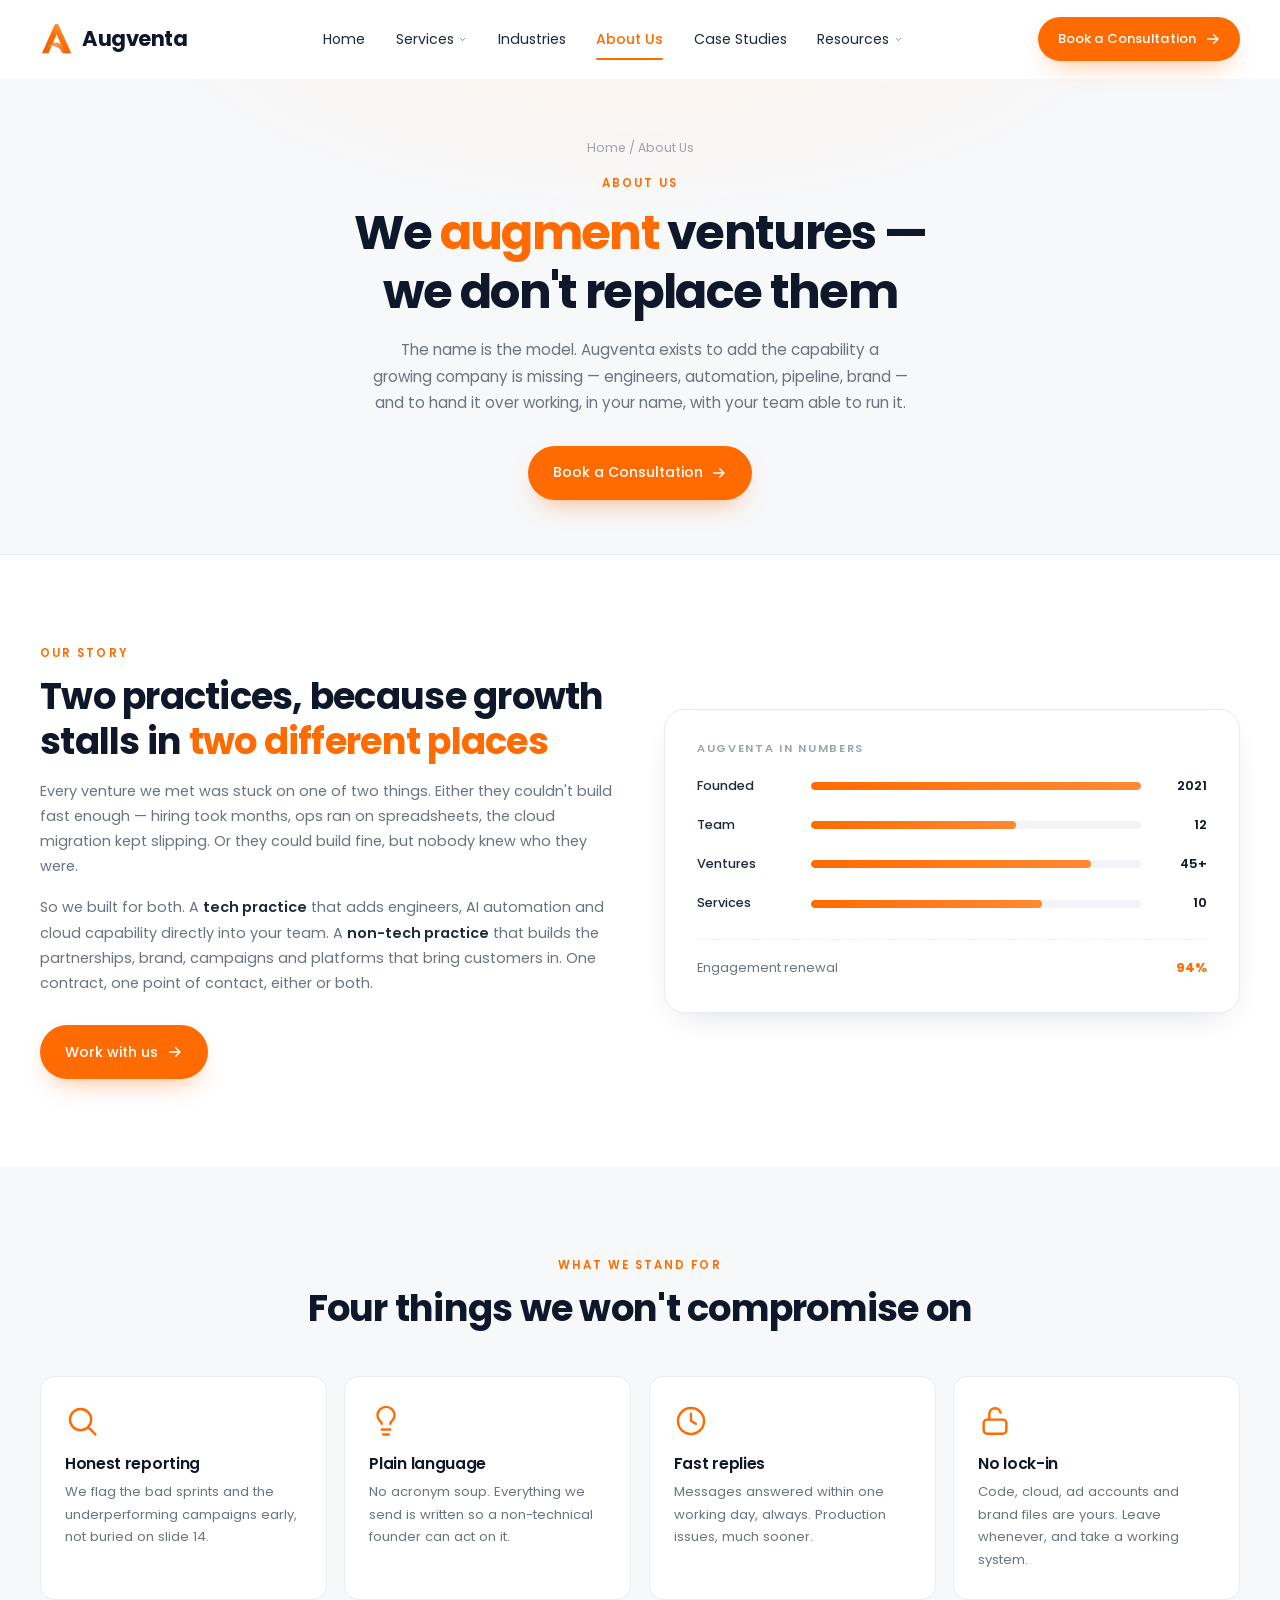
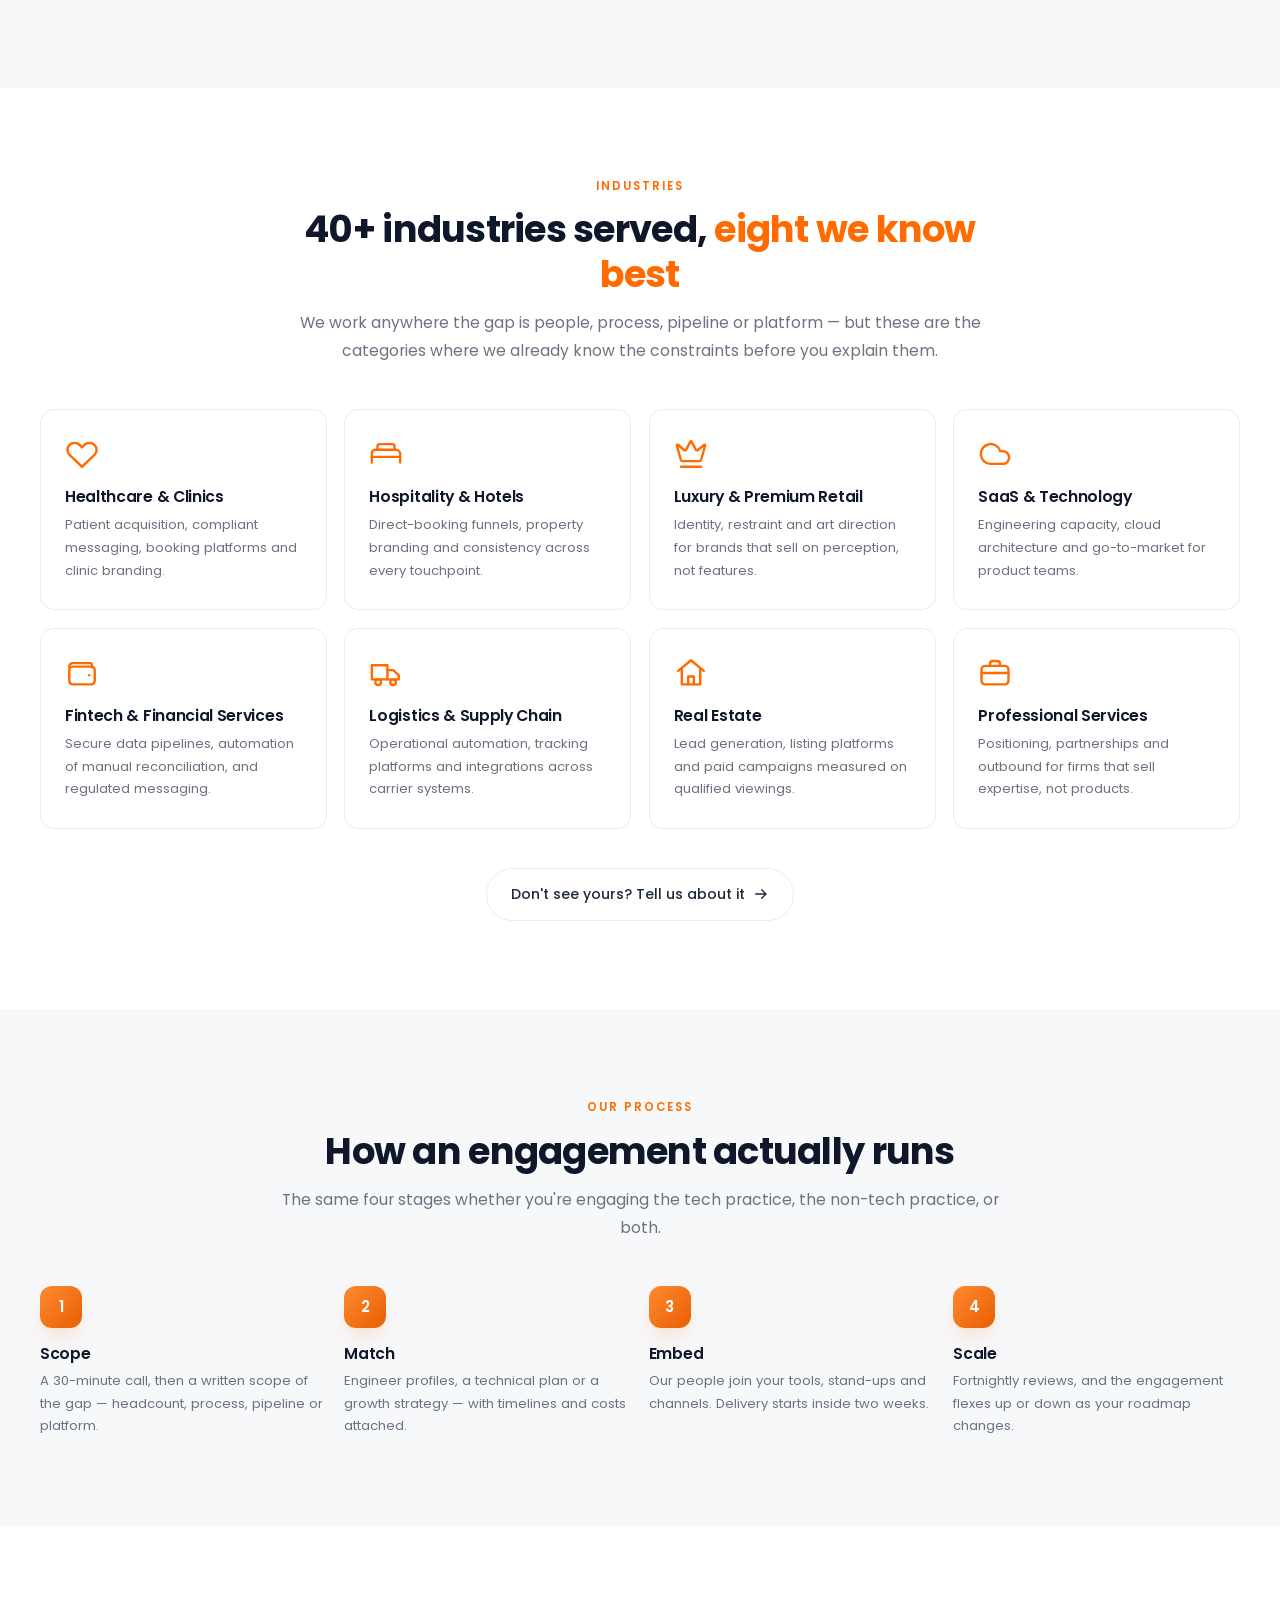
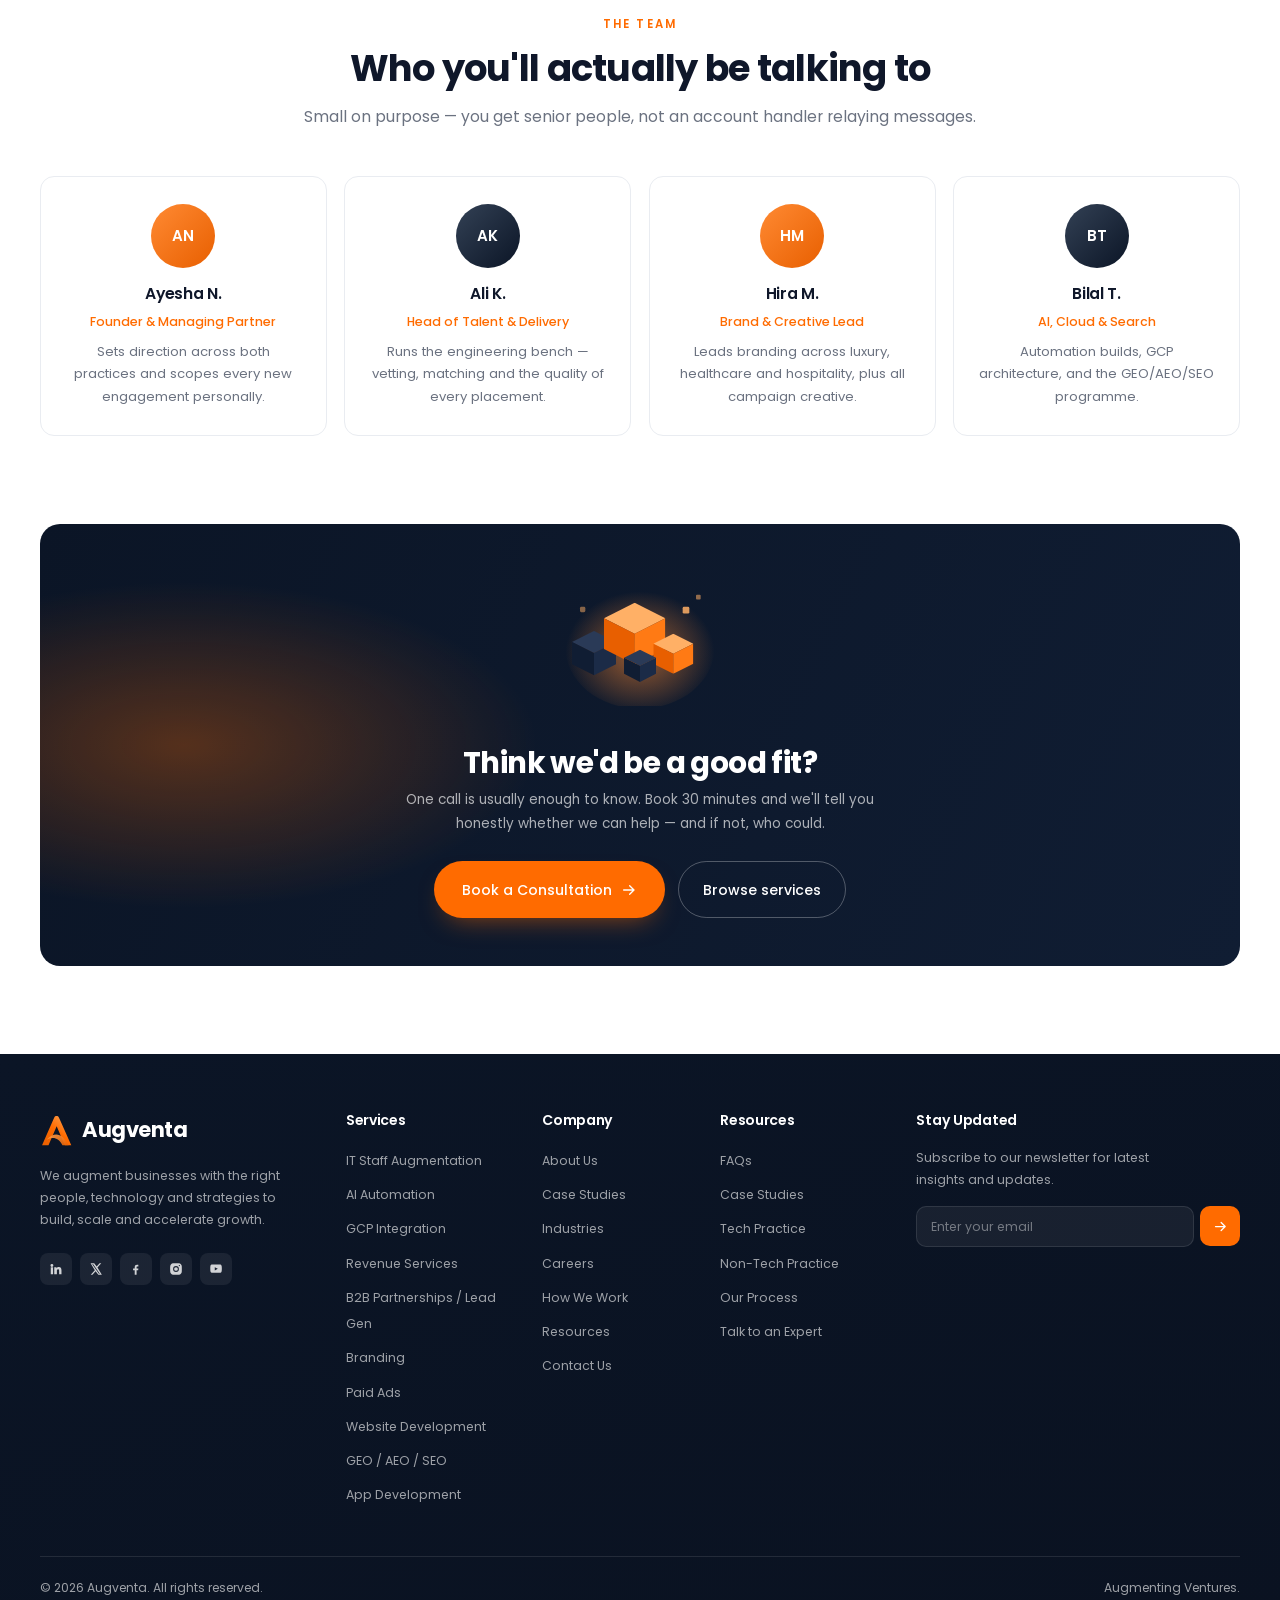
==== about.html @ 27f50be9 "Version the CSS and JS URLs so deploys are not served stale Cloudflare's edge cache kept serving the" ====
<!DOCTYPE html>
<html lang="en">
<head>
<meta charset="UTF-8">
<meta name="viewport" content="width=device-width, initial-scale=1.0">

<title>About Augventa | Augmenting Ventures</title>
<meta name="description" content="Augventa is a technology and growth partner running two practices — talent, AI automation and cloud on one side; brand, pipeline and platforms on the other. Meet the team, the industries we serve and how we work.">
<link rel="canonical" href="https://augventa.com/about.html">
<meta name="robots" content="index, follow, max-image-preview:large">
<meta name="theme-color" content="#ff6b00">

<meta property="og:type" content="website">
<meta property="og:site_name" content="Augventa">
<meta property="og:url" content="https://augventa.com/about.html">
<meta property="og:title" content="About Augventa | Augmenting Ventures">
<meta property="og:description" content="A technology and growth partner running two practices, with one accountable point of contact.">
<meta property="og:image" content="https://augventa.com/assets/og-image.jpg">
<meta name="twitter:card" content="summary_large_image">
<meta name="twitter:title" content="About Augventa | Augmenting Ventures">
<meta name="twitter:description" content="A technology and growth partner running two practices, with one accountable point of contact.">
<meta name="twitter:image" content="https://augventa.com/assets/og-image.jpg">

<link rel="icon" href="assets/favicon.svg" type="image/svg+xml">
<link rel="preconnect" href="https://fonts.googleapis.com">
<link rel="preconnect" href="https://fonts.gstatic.com" crossorigin>
<link href="https://fonts.googleapis.com/css2?family=Poppins:wght@300;400;500;600;700&display=swap" rel="stylesheet">
<link rel="stylesheet" href="assets/style.css?v=20260831">

<script type="application/ld+json">
{
  "@context": "https://schema.org",
  "@graph": [
    {
      "@type": "AboutPage",
      "url": "https://augventa.com/about.html",
      "name": "About Augventa",
      "description": "The story, values, industries, process and team behind Augventa.",
      "mainEntity": { "@id": "https://augventa.com/#organization" }
    },
    {
      "@type": "BreadcrumbList",
      "itemListElement": [
        { "@type": "ListItem", "position": 1, "name": "Home", "item": "https://augventa.com/" },
        { "@type": "ListItem", "position": 2, "name": "About", "item": "https://augventa.com/about.html" }
      ]
    }
  ]
}
</script>
</head>
<body>

<!-- ICON SPRITE — see index.html for notes -->
<svg width="0" height="0" style="position:absolute" aria-hidden="true" focusable="false">
  <defs>
    <g id="i-search" fill="none" stroke="currentColor" stroke-width="1.7" stroke-linecap="round" stroke-linejoin="round">
      <circle cx="11" cy="11" r="7.5"/><path d="m17 17 4.5 4.5"/>
    </g>
    <g id="i-idea" fill="none" stroke="currentColor" stroke-width="1.7" stroke-linecap="round" stroke-linejoin="round">
      <path d="M15 14c.2-1 .7-1.7 1.5-2.5A5.9 5.9 0 0 0 18 8 6 6 0 0 0 6 8c0 1.3.5 2.6 1.5 3.5.8.8 1.3 1.5 1.5 2.5"/>
      <path d="M9 18h6M10 21.5h4"/>
    </g>
    <g id="i-clock" fill="none" stroke="currentColor" stroke-width="1.7" stroke-linecap="round" stroke-linejoin="round">
      <circle cx="12" cy="12" r="9.2"/><path d="M12 6.8V12l3.4 2"/>
    </g>
    <g id="i-unlock" fill="none" stroke="currentColor" stroke-width="1.7" stroke-linecap="round" stroke-linejoin="round">
      <rect x="4" y="11" width="16" height="10" rx="2.5"/><path d="M8 11V7a4 4 0 0 1 7.9-.9"/>
    </g>
    <g id="i-heart" fill="none" stroke="currentColor" stroke-width="1.7" stroke-linecap="round" stroke-linejoin="round">
      <path d="M20.8 5.6a5 5 0 0 0-7.1 0L12 7.3l-1.7-1.7a5 5 0 1 0-7.1 7.1L12 21l8.8-8.3a5 5 0 0 0 0-7.1z"/>
    </g>
    <g id="i-bed" fill="none" stroke="currentColor" stroke-width="1.7" stroke-linecap="round" stroke-linejoin="round">
      <path d="M2 18v-6.5A2.5 2.5 0 0 1 4.5 9H19a3 3 0 0 1 3 3v6"/><path d="M2 14h20M6 9V6.5A1.5 1.5 0 0 1 7.5 5h9A1.5 1.5 0 0 1 18 6.5V9"/>
    </g>
    <g id="i-brand" fill="none" stroke="currentColor" stroke-width="1.7" stroke-linecap="round" stroke-linejoin="round">
      <path d="M11.56 3.27a.5.5 0 0 1 .88 0l2.95 5.6a1 1 0 0 0 1.51.3l4.28-3.67a.5.5 0 0 1 .8.52l-2.84 10.25a1 1 0 0 1-.95.73H5.81a1 1 0 0 1-.96-.73L2.02 6.02a.5.5 0 0 1 .8-.52l4.27 3.66a1 1 0 0 0 1.52-.29z"/>
      <path d="M5 21h14"/>
    </g>
    <g id="i-cloud" fill="none" stroke="currentColor" stroke-width="1.7" stroke-linecap="round" stroke-linejoin="round">
      <path d="M17.5 19H9a7 7 0 1 1 6.71-9h1.79a4.5 4.5 0 1 1 0 9Z"/>
    </g>
    <g id="i-wallet" fill="none" stroke="currentColor" stroke-width="1.7" stroke-linecap="round" stroke-linejoin="round">
      <path d="M3 7.5A2.5 2.5 0 0 1 5.5 5H18a1 1 0 0 1 1 1v2"/><rect x="3" y="7.5" width="18" height="12.5" rx="2.5"/>
      <path d="M17 13.5h.01"/>
    </g>
    <g id="i-truck" fill="none" stroke="currentColor" stroke-width="1.7" stroke-linecap="round" stroke-linejoin="round">
      <path d="M2 6.5h11v10H2z"/><path d="M13 10h4l4 3.5v3h-8"/><circle cx="6.5" cy="18.5" r="2"/><circle cx="17" cy="18.5" r="2"/>
    </g>
    <g id="i-home" fill="none" stroke="currentColor" stroke-width="1.7" stroke-linecap="round" stroke-linejoin="round">
      <path d="M3 10.5 12 3l9 7.5"/><path d="M5.5 9.5V20h13V9.5"/><path d="M10 20v-5.5h4V20"/>
    </g>
    <g id="i-briefcase" fill="none" stroke="currentColor" stroke-width="1.7" stroke-linecap="round" stroke-linejoin="round">
      <rect x="2.5" y="7" width="19" height="13" rx="2.5"/><path d="M8.5 7V5.5A2 2 0 0 1 10.5 3.5h3a2 2 0 0 1 2 2V7"/><path d="M2.5 12h19"/>
    </g>
    <g id="i-tech" fill="none" stroke="currentColor" stroke-width="1.7" stroke-linecap="round" stroke-linejoin="round">
      <rect x="5" y="5" width="14" height="14" rx="3"/><rect x="9" y="9" width="6" height="6" rx="1.5"/>
      <path d="M12 1.5v3M12 19.5v3M1.5 12h3M19.5 12h3M4.2 4.2l2.1 2.1M17.7 17.7l2.1 2.1M19.8 4.2l-2.1 2.1M6.3 17.7l-2.1 2.1"/>
    </g>
    <g id="i-arrow-right" fill="none" stroke="currentColor" stroke-width="2" stroke-linecap="round" stroke-linejoin="round">
      <path d="M4 12h15M13 5.5 19.5 12 13 18.5"/>
    </g>
    <g id="i-chevron-down" fill="none" stroke="currentColor" stroke-width="2.2" stroke-linecap="round" stroke-linejoin="round">
      <path d="m6 9 6 6 6-6"/>
    </g>
    <path id="i-linkedin" fill="currentColor" d="M4.98 3.5a2.5 2.5 0 1 1 0 5 2.5 2.5 0 0 1 0-5zM3 9h4v12H3zM9 9h3.8v1.7h.05c.53-1 1.83-2.05 3.77-2.05 4.03 0 4.78 2.65 4.78 6.1V21h-4v-5.4c0-1.3-.02-2.96-1.8-2.96-1.8 0-2.08 1.4-2.08 2.86V21H9z"/>
    <path id="i-x" fill="currentColor" d="M18.2 2H21l-6.5 7.4L22 22h-6l-4.7-6.1L5.9 22H3l7-8-7.3-12h6.2l4.2 5.6zM17 20h1.6L7.1 4H5.4z"/>
    <path id="i-facebook" fill="currentColor" d="M13 22v-8h2.7l.4-3H13V9.1c0-.9.25-1.5 1.5-1.5H16V4.9c-.3 0-1.2-.1-2.3-.1-2.3 0-3.9 1.4-3.9 4v2.2H7v3h2.8v8z"/>
    <path id="i-instagram" fill="currentColor" d="M12 2c2.7 0 3 0 4.1.06 1.1.05 1.8.22 2.4.47.7.26 1.2.6 1.8 1.15.55.55.9 1.1 1.15 1.8.25.6.42 1.3.47 2.4C22 9 22 9.3 22 12s0 3-.06 4.1c-.05 1.1-.22 1.8-.47 2.4a4.9 4.9 0 0 1-1.15 1.8c-.55.55-1.1.9-1.8 1.15-.6.25-1.3.42-2.4.47-1.1.06-1.4.06-4.1.06s-3 0-4.1-.06c-1.1-.05-1.8-.22-2.4-.47a4.9 4.9 0 0 1-1.8-1.15 4.9 4.9 0 0 1-1.15-1.8c-.25-.6-.42-1.3-.47-2.4C2 15 2 14.7 2 12s0-3 .06-4.1c.05-1.1.22-1.8.47-2.4.26-.7.6-1.2 1.15-1.8A4.9 4.9 0 0 1 5.5 2.53c.6-.25 1.3-.42 2.4-.47C9 2 9.3 2 12 2zm0 5a5 5 0 1 0 0 10 5 5 0 0 0 0-10zm0 8.2a3.2 3.2 0 1 1 0-6.4 3.2 3.2 0 0 1 0 6.4zM17.8 5a1.2 1.2 0 1 0 0 2.4 1.2 1.2 0 0 0 0-2.4z"/>
    <path id="i-youtube" fill="currentColor" d="M21.6 7.2s-.2-1.4-.8-2c-.75-.8-1.6-.8-2-.85C16 4.2 12 4.2 12 4.2s-4 0-6.8.2c-.4.05-1.25.05-2 .85-.6.6-.8 2-.8 2S2.2 8.8 2.2 10.5v1.6c0 1.6.2 3.3.2 3.3s.2 1.4.8 2c.75.8 1.75.77 2.2.86 1.6.15 6.8.2 6.8.2s4 0 6.8-.21c.4-.05 1.25-.05 2-.85.6-.6.8-2 .8-2s.2-1.6.2-3.3v-1.6c0-1.6-.2-3.3-.2-3.3zM9.9 14.6V8.9l5.2 2.86z"/>
  </defs>
</svg>

<!-- ================= HEADER ================= -->
<header class="header" id="siteHeader">
  <div class="wrap nav">
    <a href="index.html" class="logo"><img src="assets/logo.svg" alt="" class="logo-mark" width="34" height="34"> Augventa</a>

    <ul class="nav-links" id="navLinks">
      <li><a href="index.html">Home</a></li>
      <li class="has-drop">
        <a href="tech.html">Services <svg class="caret" viewBox="0 0 24 24"><use href="#i-chevron-down"/></svg></a>
        <div class="drop wide">
          <div>
            <div class="grp">Tech</div>
            <a href="tech.html#staff-augmentation">IT Staff Augmentation</a>
            <a href="tech.html#ai-automation">AI Automation</a>
            <a href="tech.html#gcp">GCP Integration</a>
            <a href="tech.html#revenue">Revenue Services</a>
          </div>
          <div>
            <div class="grp">Non-Tech</div>
            <a href="non-tech.html#partnerships">B2B Partnerships / Lead Gen</a>
            <a href="non-tech.html#branding">Branding</a>
            <a href="non-tech.html#paid-ads">Paid Ads</a>
            <a href="non-tech.html#web">Website Development</a>
            <a href="non-tech.html#geo-seo">GEO / AEO / SEO</a>
            <a href="non-tech.html#app">App Development</a>
          </div>
        </div>
      </li>
      <li><a href="#industries">Industries</a></li>
      <li><a href="about.html" class="on">About Us</a></li>
      <li><a href="index.html#case-studies">Case Studies</a></li>
      <li class="has-drop">
        <a href="index.html#faqs">Resources <svg class="caret" viewBox="0 0 24 24"><use href="#i-chevron-down"/></svg></a>
        <div class="drop">
          <a href="index.html#faqs">FAQs</a>
          <a href="index.html#case-studies">Case Studies</a>
          <a href="#process">How We Work</a>
          <a href="contact.html">Talk to an Expert</a>
        </div>
      </li>
    </ul>

    <div class="nav-right">
      <a href="contact.html" class="btn btn-primary btn-sm">Book a Consultation <svg class="ico" viewBox="0 0 24 24"><use href="#i-arrow-right"/></svg></a>
      <button class="burger" id="burger" aria-label="Toggle menu" aria-expanded="false" aria-controls="navLinks">
        <span></span><span></span><span></span>
      </button>
    </div>
  </div>
</header>

<!-- ================= PAGE HEAD ================= -->
<section class="page-head">
  <div class="wrap">
    <div class="crumb"><a href="index.html">Home</a> / About Us</div>
    <span class="eyebrow">About us</span>
    <h1>We <span class="orange">augment</span> ventures —<br>we don't replace them</h1>
    <p>
      The name is the model. Augventa exists to add the capability a growing company is
      missing — engineers, automation, pipeline, brand — and to hand it over working, in your
      name, with your team able to run it.
    </p>
    <a href="contact.html" class="btn btn-primary">Book a Consultation <svg class="ico" viewBox="0 0 24 24"><use href="#i-arrow-right"/></svg></a>
  </div>
</section>

<!-- ================= STORY ================= -->
<section class="sec">
  <div class="wrap split reveal">
    <div>
      <span class="eyebrow">Our story</span>
      <h2>Two practices, because growth stalls in <span class="orange">two different places</span></h2>
      <p>
        Every venture we met was stuck on one of two things. Either they couldn't build fast
        enough — hiring took months, ops ran on spreadsheets, the cloud migration kept slipping.
        Or they could build fine, but nobody knew who they were.
      </p>
      <p style="margin-top:1rem;">
        So we built for both. A <strong>tech practice</strong> that adds engineers, AI automation
        and cloud capability directly into your team. A <strong>non-tech practice</strong> that
        builds the partnerships, brand, campaigns and platforms that bring customers in. One
        contract, one point of contact, either or both.
      </p>
      <a href="contact.html" class="btn btn-primary">Work with us <svg class="ico" viewBox="0 0 24 24"><use href="#i-arrow-right"/></svg></a>
    </div>
    <div class="split-media">
      <h4 class="media-title">Augventa in numbers</h4>
      <div class="bar-row"><span class="label">Founded</span><div class="bar"><i style="width:100%"></i></div><span class="val">2021</span></div>
      <div class="bar-row"><span class="label">Team</span><div class="bar"><i style="width:62%"></i></div><span class="val">12</span></div>
      <div class="bar-row"><span class="label">Ventures</span><div class="bar"><i style="width:85%"></i></div><span class="val">45+</span></div>
      <div class="bar-row"><span class="label">Services</span><div class="bar"><i style="width:70%"></i></div><span class="val">10</span></div>
      <div class="media-foot"><span>Engagement renewal</span><b>94%</b></div>
    </div>
  </div>
</section>

<!-- ================= VALUES ================= -->
<section class="sec sec-gray">
  <div class="wrap">
    <div class="sec-head reveal">
      <span class="eyebrow">What we stand for</span>
      <h2>Four things we won't compromise on</h2>
    </div>
    <div class="grid-4">
      <div class="card reveal">
        <div class="svc-ico"><svg viewBox="0 0 24 24"><use href="#i-search"/></svg></div>
        <h3>Honest reporting</h3>
        <p>We flag the bad sprints and the underperforming campaigns early, not buried on slide 14.</p>
      </div>
      <div class="card reveal">
        <div class="svc-ico"><svg viewBox="0 0 24 24"><use href="#i-idea"/></svg></div>
        <h3>Plain language</h3>
        <p>No acronym soup. Everything we send is written so a non-technical founder can act on it.</p>
      </div>
      <div class="card reveal">
        <div class="svc-ico"><svg viewBox="0 0 24 24"><use href="#i-clock"/></svg></div>
        <h3>Fast replies</h3>
        <p>Messages answered within one working day, always. Production issues, much sooner.</p>
      </div>
      <div class="card reveal">
        <div class="svc-ico"><svg viewBox="0 0 24 24"><use href="#i-unlock"/></svg></div>
        <h3>No lock-in</h3>
        <p>Code, cloud, ad accounts and brand files are yours. Leave whenever, and take a working system.</p>
      </div>
    </div>
  </div>
</section>

<!-- ================= INDUSTRIES ================= -->
<section class="sec" id="industries">
  <div class="wrap">
    <div class="sec-head reveal">
      <span class="eyebrow">Industries</span>
      <h2>40+ industries served, <span class="orange">eight we know best</span></h2>
      <p>We work anywhere the gap is people, process, pipeline or platform — but these are the categories where we already know the constraints before you explain them.</p>
    </div>

    <div class="grid-4">
      <div class="card reveal">
        <div class="svc-ico"><svg viewBox="0 0 24 24"><use href="#i-heart"/></svg></div>
        <h3>Healthcare &amp; Clinics</h3>
        <p>Patient acquisition, compliant messaging, booking platforms and clinic branding.</p>
      </div>
      <div class="card reveal">
        <div class="svc-ico"><svg viewBox="0 0 24 24"><use href="#i-bed"/></svg></div>
        <h3>Hospitality &amp; Hotels</h3>
        <p>Direct-booking funnels, property branding and consistency across every touchpoint.</p>
      </div>
      <div class="card reveal">
        <div class="svc-ico"><svg viewBox="0 0 24 24"><use href="#i-brand"/></svg></div>
        <h3>Luxury &amp; Premium Retail</h3>
        <p>Identity, restraint and art direction for brands that sell on perception, not features.</p>
      </div>
      <div class="card reveal">
        <div class="svc-ico"><svg viewBox="0 0 24 24"><use href="#i-cloud"/></svg></div>
        <h3>SaaS &amp; Technology</h3>
        <p>Engineering capacity, cloud architecture and go-to-market for product teams.</p>
      </div>
      <div class="card reveal">
        <div class="svc-ico"><svg viewBox="0 0 24 24"><use href="#i-wallet"/></svg></div>
        <h3>Fintech &amp; Financial Services</h3>
        <p>Secure data pipelines, automation of manual reconciliation, and regulated messaging.</p>
      </div>
      <div class="card reveal">
        <div class="svc-ico"><svg viewBox="0 0 24 24"><use href="#i-truck"/></svg></div>
        <h3>Logistics &amp; Supply Chain</h3>
        <p>Operational automation, tracking platforms and integrations across carrier systems.</p>
      </div>
      <div class="card reveal">
        <div class="svc-ico"><svg viewBox="0 0 24 24"><use href="#i-home"/></svg></div>
        <h3>Real Estate</h3>
        <p>Lead generation, listing platforms and paid campaigns measured on qualified viewings.</p>
      </div>
      <div class="card reveal">
        <div class="svc-ico"><svg viewBox="0 0 24 24"><use href="#i-briefcase"/></svg></div>
        <h3>Professional Services</h3>
        <p>Positioning, partnerships and outbound for firms that sell expertise, not products.</p>
      </div>
    </div>

    <div class="svc-more reveal">
      <a href="contact.html" class="btn btn-outline">Don't see yours? Tell us about it <svg class="ico" viewBox="0 0 24 24"><use href="#i-arrow-right"/></svg></a>
    </div>
  </div>
</section>

<!-- ================= PROCESS ================= -->
<section class="sec sec-gray" id="process">
  <div class="wrap">
    <div class="sec-head reveal">
      <span class="eyebrow">Our process</span>
      <h2>How an engagement actually runs</h2>
      <p>The same four stages whether you're engaging the tech practice, the non-tech practice, or both.</p>
    </div>
    <div class="grid-4">
      <div class="step reveal">
        <div class="num">1</div>
        <h3>Scope</h3>
        <p>A 30-minute call, then a written scope of the gap — headcount, process, pipeline or platform.</p>
      </div>
      <div class="step reveal">
        <div class="num">2</div>
        <h3>Match</h3>
        <p>Engineer profiles, a technical plan or a growth strategy — with timelines and costs attached.</p>
      </div>
      <div class="step reveal">
        <div class="num">3</div>
        <h3>Embed</h3>
        <p>Our people join your tools, stand-ups and channels. Delivery starts inside two weeks.</p>
      </div>
      <div class="step reveal">
        <div class="num">4</div>
        <h3>Scale</h3>
        <p>Fortnightly reviews, and the engagement flexes up or down as your roadmap changes.</p>
      </div>
    </div>
  </div>
</section>

<!-- ================= TEAM =================
     ⚠️ Placeholder people — replace with your real team before launch. -->
<section class="sec">
  <div class="wrap">
    <div class="sec-head reveal">
      <span class="eyebrow">The team</span>
      <h2>Who you'll actually be talking to</h2>
      <p>Small on purpose — you get senior people, not an account handler relaying messages.</p>
    </div>
    <div class="grid-4">
      <div class="card center reveal">
        <span class="av" style="width:64px;height:64px;border-radius:50%;display:grid;place-items:center;margin:0 auto 1rem;color:#fff;font-weight:600;background:linear-gradient(135deg,var(--brand-light),var(--brand-dark));">AN</span>
        <h3>Ayesha N.</h3>
        <p style="color:var(--brand);font-weight:500;font-size:.78rem;margin-bottom:.5rem;">Founder &amp; Managing Partner</p>
        <p>Sets direction across both practices and scopes every new engagement personally.</p>
      </div>
      <div class="card center reveal">
        <span class="av" style="width:64px;height:64px;border-radius:50%;display:grid;place-items:center;margin:0 auto 1rem;color:#fff;font-weight:600;background:linear-gradient(135deg,#334155,#0b1526);">AK</span>
        <h3>Ali K.</h3>
        <p style="color:var(--brand);font-weight:500;font-size:.78rem;margin-bottom:.5rem;">Head of Talent &amp; Delivery</p>
        <p>Runs the engineering bench — vetting, matching and the quality of every placement.</p>
      </div>
      <div class="card center reveal">
        <span class="av" style="width:64px;height:64px;border-radius:50%;display:grid;place-items:center;margin:0 auto 1rem;color:#fff;font-weight:600;background:linear-gradient(135deg,var(--brand-light),var(--brand-dark));">HM</span>
        <h3>Hira M.</h3>
        <p style="color:var(--brand);font-weight:500;font-size:.78rem;margin-bottom:.5rem;">Brand &amp; Creative Lead</p>
        <p>Leads branding across luxury, healthcare and hospitality, plus all campaign creative.</p>
      </div>
      <div class="card center reveal">
        <span class="av" style="width:64px;height:64px;border-radius:50%;display:grid;place-items:center;margin:0 auto 1rem;color:#fff;font-weight:600;background:linear-gradient(135deg,#334155,#0b1526);">BT</span>
        <h3>Bilal T.</h3>
        <p style="color:var(--brand);font-weight:500;font-size:.78rem;margin-bottom:.5rem;">AI, Cloud &amp; Search</p>
        <p>Automation builds, GCP architecture, and the GEO/AEO/SEO programme.</p>
      </div>
    </div>
  </div>
</section>

<!-- ================= CTA ================= -->
<section class="sec" style="padding-top:0">
  <div class="wrap">
    <div class="cta-band stack reveal">
      <img src="assets/cta-art.svg" alt="" class="cta-art">
      <div class="cta-copy">
        <h2>Think we'd be a good fit?</h2>
        <p>One call is usually enough to know. Book 30 minutes and we'll tell you honestly whether we can help — and if not, who could.</p>
        <div class="cta-actions">
          <a href="contact.html" class="btn btn-primary">Book a Consultation <svg class="ico" viewBox="0 0 24 24"><use href="#i-arrow-right"/></svg></a>
          <a href="index.html#services" class="btn btn-ghost-dark">Browse services</a>
        </div>
      </div>
    </div>
  </div>
</section>

<!-- ================= FOOTER ================= -->
<footer class="footer">
  <div class="wrap">
    <div class="foot-grid">
      <div>
        <a href="index.html" class="logo"><img src="assets/logo.svg" alt="" class="logo-mark" width="34" height="34"> Augventa</a>
        <p>We augment businesses with the right people, technology and strategies to build, scale and accelerate growth.</p>
        <div class="socials">
          <a href="#" aria-label="LinkedIn"><svg viewBox="0 0 24 24"><use href="#i-linkedin"/></svg></a>
          <a href="#" aria-label="X"><svg viewBox="0 0 24 24"><use href="#i-x"/></svg></a>
          <a href="#" aria-label="Facebook"><svg viewBox="0 0 24 24"><use href="#i-facebook"/></svg></a>
          <a href="#" aria-label="Instagram"><svg viewBox="0 0 24 24"><use href="#i-instagram"/></svg></a>
          <a href="#" aria-label="YouTube"><svg viewBox="0 0 24 24"><use href="#i-youtube"/></svg></a>
        </div>
      </div>

      <div>
        <h4>Services</h4>
        <ul>
          <li><a href="tech.html#staff-augmentation">IT Staff Augmentation</a></li>
          <li><a href="tech.html#ai-automation">AI Automation</a></li>
          <li><a href="tech.html#gcp">GCP Integration</a></li>
          <li><a href="tech.html#revenue">Revenue Services</a></li>
          <li><a href="non-tech.html#partnerships">B2B Partnerships / Lead Gen</a></li>
          <li><a href="non-tech.html#branding">Branding</a></li>
          <li><a href="non-tech.html#paid-ads">Paid Ads</a></li>
          <li><a href="non-tech.html#web">Website Development</a></li>
          <li><a href="non-tech.html#geo-seo">GEO / AEO / SEO</a></li>
          <li><a href="non-tech.html#app">App Development</a></li>
        </ul>
      </div>

      <div>
        <h4>Company</h4>
        <ul>
          <li><a href="about.html">About Us</a></li>
          <li><a href="index.html#case-studies">Case Studies</a></li>
          <li><a href="about.html#industries">Industries</a></li>
          <li><a href="contact.html">Careers</a></li>
          <li><a href="about.html#process">How We Work</a></li>
          <li><a href="index.html#faqs">Resources</a></li>
          <li><a href="contact.html">Contact Us</a></li>
        </ul>
      </div>

      <div>
        <h4>Resources</h4>
        <ul>
          <li><a href="index.html#faqs">FAQs</a></li>
          <li><a href="index.html#case-studies">Case Studies</a></li>
          <li><a href="tech.html">Tech Practice</a></li>
          <li><a href="non-tech.html">Non-Tech Practice</a></li>
          <li><a href="about.html#process">Our Process</a></li>
          <li><a href="contact.html">Talk to an Expert</a></li>
        </ul>
      </div>

      <div class="news">
        <h4>Stay Updated</h4>
        <p>Subscribe to our newsletter for latest insights and updates.</p>
        <form class="news-form" id="newsForm" novalidate>
          <label for="newsEmail" style="position:absolute;width:1px;height:1px;overflow:hidden;clip:rect(0 0 0 0)">Email address</label>
          <input type="email" id="newsEmail" name="email" placeholder="Enter your email" autocomplete="email">
          <button type="submit" aria-label="Subscribe"><svg viewBox="0 0 24 24"><use href="#i-arrow-right"/></svg></button>
        </form>
        <p class="news-msg" id="newsMsg" role="status"></p>
      </div>
    </div>

    <div class="foot-bottom">
      <span>&copy; <span class="year">2026</span> Augventa. All rights reserved.</span>
      <span>Augmenting Ventures.</span>
    </div>
  </div>
</footer>

<script src="assets/script.js?v=20260831"></script>
</body>
</html>
---- assets/style.css ----
/* ============================================================
   AUGVENTA — Global Stylesheet
   "Augmenting Ventures"
   Rebuilt to match the approved 2026 design direction.
   Change the tokens in :root to re-brand the entire site.
   ============================================================ */

/* ------------------------------------------------------------
   1. DESIGN TOKENS
   ------------------------------------------------------------ */
:root {
  /* --- Brand orange (the single accent colour of the whole site) --- */
  --brand:        #ff6b00;
  --brand-dark:   #e85f00;
  --brand-deep:   #c94f00;   /* text-on-white use, passes AA */
  --brand-light:  #ff8a33;
  --brand-tint:   #fff3ea;   /* pale wash behind icons / eyebrows */
  --brand-tint-2: #ffe6d3;

  /* --- Ink & neutrals --- */
  --ink:      #0f172a;   /* headings */
  --ink-2:    #1e293b;   /* nav links, strong body */
  --body:     #6b7280;   /* paragraph text */
  --muted:    #9ca3af;
  --line:     #e9ecf1;
  --line-2:   #f1f3f6;

  /* --- Surfaces --- */
  --bg:       #ffffff;
  --bg-soft:  #f7f8fa;   /* the light grey band */
  --bg-soft-2:#f2f4f7;

  /* --- Dark surfaces (stats bar, CTA band, footer) --- */
  --dark:     #0b1526;
  --dark-2:   #101d33;
  --dark-line:rgba(255,255,255,.10);

  /* --- Shape & depth --- */
  --r-sm:  10px;
  --r:     14px;
  --r-lg:  20px;
  --r-xl:  28px;
  --pill:  100px;
  --sh-sm: 0 4px 16px -6px rgba(15,23,42,.10);
  --sh:    0 12px 34px -18px rgba(15,23,42,.22);
  --sh-lg: 0 30px 70px -32px rgba(15,23,42,.30);
  --sh-brand: 0 12px 26px -12px rgba(255,107,0,.55);

  --wrap: 1200px;
  --font: 'Poppins', 'Segoe UI', system-ui, -apple-system, 'Helvetica Neue', Arial, sans-serif;
}

/* ------------------------------------------------------------
   2. RESET / BASE
   ------------------------------------------------------------ */
*, *::before, *::after { margin: 0; padding: 0; box-sizing: border-box; }
html { scroll-behavior: smooth; scroll-padding-top: 90px; }
body {
  font-family: var(--font);
  font-size: 15px;
  line-height: 1.75;
  color: var(--body);
  background: var(--bg);
  -webkit-font-smoothing: antialiased;
  overflow-x: hidden;
}
img, svg { max-width: 100%; display: block; }
a { color: inherit; text-decoration: none; }
ul { list-style: none; }
button, input, select, textarea { font-family: inherit; font-size: inherit; }

h1, h2, h3, h4, h5 { color: var(--ink); line-height: 1.22; font-weight: 700; letter-spacing: -.02em; }
h1 { font-size: clamp(2.6rem, 5.4vw, 4.1rem); font-weight: 700; letter-spacing: -.035em; }
h2 { font-size: clamp(1.65rem, 3.1vw, 2.3rem); }
h3 { font-size: 1.02rem; }
h4 { font-size: .95rem; }
strong { color: var(--ink-2); font-weight: 600; }

.wrap { width: min(100% - 2.5rem, var(--wrap)); margin-inline: auto; }
.sec { padding: 5.5rem 0; }
.sec-gray { background: var(--bg-soft); }
.center { text-align: center; }
.orange { color: var(--brand); }

/* ------------------------------------------------------------
   3. SHARED PIECES — eyebrow, section head, buttons, dots
   ------------------------------------------------------------ */
.eyebrow {
  display: block;
  font-size: .72rem;
  font-weight: 600;
  letter-spacing: .18em;
  text-transform: uppercase;
  color: var(--brand);
  margin-bottom: .7rem;
}

.sec-head { max-width: 720px; margin: 0 auto 2.8rem; text-align: center; }
.sec-head h2 { margin-bottom: .2rem; }
.sec-head p { margin-top: .8rem; font-size: .98rem; }

/* --- Buttons --- */
.btn {
  display: inline-flex;
  align-items: center;
  justify-content: center;
  gap: .55rem;
  padding: .85rem 1.5rem;
  border-radius: var(--pill);
  font-size: .88rem;
  font-weight: 500;
  border: 1px solid transparent;
  cursor: pointer;
  white-space: nowrap;
  transition: background .2s ease, color .2s ease, border-color .2s ease,
              transform .2s ease, box-shadow .2s ease;
}
.btn .ico { width: 16px; height: 16px; flex-shrink: 0; transition: transform .2s ease; }
.btn:hover .ico { transform: translateX(3px); }

.btn-primary { background: var(--brand); color: #fff; box-shadow: var(--sh-brand); }
.btn-primary:hover { background: var(--brand-dark); transform: translateY(-2px); }

.btn-white { background: #fff; color: var(--ink); border-color: var(--line); box-shadow: var(--sh-sm); }
.btn-white:hover { border-color: var(--brand); color: var(--brand); transform: translateY(-2px); }
.btn-white:hover .ico { transform: translateX(2px); }

.btn-outline { border-color: var(--line); color: var(--ink-2); background: #fff; }
.btn-outline:hover { border-color: var(--brand); color: var(--brand); }

.btn-ghost-dark { border-color: rgba(255,255,255,.28); color: #fff; }
.btn-ghost-dark:hover { background: rgba(255,255,255,.12); }

.btn-sm { padding: .62rem 1.15rem; font-size: .82rem; }

/* --- Round arrow controls (carousels) --- */
.arw {
  width: 42px; height: 42px; flex-shrink: 0;
  border-radius: 50%;
  display: grid; place-items: center;
  border: 1px solid var(--line);
  background: #fff; color: var(--ink-2);
  cursor: pointer;
  box-shadow: var(--sh-sm);
  transition: background .2s, color .2s, border-color .2s, transform .2s;
}
.arw svg { width: 15px; height: 15px; }
.arw:hover { background: var(--brand); border-color: var(--brand); color: #fff; transform: scale(1.06); }
.arw.solid { background: var(--brand); border-color: var(--brand); color: #fff; }
.arw.solid:hover { background: var(--brand-dark); }

/* --- Carousel dots --- */
.dots { display: flex; justify-content: center; gap: .45rem; margin-top: 1.8rem; }
.dot {
  width: 7px; height: 7px; border-radius: 50%;
  background: #d7dbe2; border: 0; cursor: pointer; padding: 0;
  transition: background .2s, width .2s;
}
.dot.on { background: var(--brand); width: 20px; border-radius: var(--pill); }

/* ------------------------------------------------------------
   4. HEADER
   ------------------------------------------------------------ */
.header {
  position: sticky; top: 0; z-index: 100;
  background: rgba(255,255,255,.92);
  backdrop-filter: blur(14px);
  border-bottom: 1px solid transparent;
  transition: border-color .25s, box-shadow .25s;
}
.header.stuck { border-color: var(--line); box-shadow: 0 6px 22px -18px rgba(15,23,42,.5); }

.nav { display: flex; align-items: center; justify-content: space-between; height: 78px; gap: 1.5rem; }

.logo { display: flex; align-items: center; gap: .5rem; font-weight: 700; font-size: 1.32rem; color: var(--ink); letter-spacing: -.02em; }
.logo-mark { width: 34px; height: 34px; flex-shrink: 0; }

.nav-links { display: flex; align-items: center; gap: 1.9rem; }
.nav-links > li { position: relative; }
.nav-links > li > a {
  display: inline-flex; align-items: center; gap: .3rem;
  font-size: .88rem; font-weight: 400; color: var(--ink-2);
  padding: .4rem 0; position: relative;
  transition: color .18s;
}
.nav-links > li > a:hover { color: var(--brand); }
.nav-links > li > a .caret { width: 9px; height: 9px; opacity: .65; transition: transform .2s; }
.nav-links > li > a.on {
  color: var(--brand);
  font-weight: 500;
}
.nav-links > li > a.on::after {
  content: ''; position: absolute; left: 0; right: 0; bottom: -2px;
  height: 2px; background: var(--brand); border-radius: 2px;
}

/* Dropdowns */
.has-drop:hover > a .caret { transform: rotate(180deg); }
.drop {
  position: absolute; top: calc(100% + 14px); left: 50%;
  transform: translateX(-50%) translateY(8px);
  min-width: 240px;
  background: #fff;
  border: 1px solid var(--line);
  border-radius: var(--r);
  box-shadow: var(--sh-lg);
  padding: .55rem;
  opacity: 0; visibility: hidden; pointer-events: none;
  transition: opacity .2s ease, transform .2s ease, visibility .2s;
}
.drop::before { content: ''; position: absolute; top: -14px; left: 0; right: 0; height: 14px; }
.has-drop:hover .drop, .has-drop:focus-within .drop {
  opacity: 1; visibility: visible; pointer-events: auto;
  transform: translateX(-50%) translateY(0);
}
.drop .grp {
  font-size: .66rem; letter-spacing: .16em; text-transform: uppercase;
  color: var(--muted); font-weight: 600; padding: .6rem .8rem .25rem;
}
.drop a {
  display: block; padding: .5rem .8rem; border-radius: var(--r-sm);
  font-size: .85rem; color: var(--ink-2);
  transition: background .16s, color .16s;
}
.drop a:hover { background: var(--brand-tint); color: var(--brand); }
.drop.wide { min-width: 460px; display: grid; grid-template-columns: 1fr 1fr; gap: 0 .4rem; }

.nav-right { display: flex; align-items: center; gap: .8rem; }

.burger { display: none; background: none; border: 0; cursor: pointer; padding: .45rem; }
.burger span { display: block; width: 22px; height: 2px; background: var(--ink); margin: 5px 0; border-radius: 2px; transition: .25s; }
.burger.open span:nth-child(1) { transform: translateY(7px) rotate(45deg); }
.burger.open span:nth-child(2) { opacity: 0; }
.burger.open span:nth-child(3) { transform: translateY(-7px) rotate(-45deg); }

/* ------------------------------------------------------------
   5. HERO
   ------------------------------------------------------------ */
.hero {
  position: relative; overflow: hidden;
  padding: 3.4rem 0 4.5rem;
  background:
    radial-gradient(1000px 520px at 78% 18%, #fff4ec 0%, rgba(255,255,255,0) 62%),
    radial-gradient(700px 420px at 8% 92%, #fdf6f0 0%, rgba(255,255,255,0) 60%),
    #ffffff;
}
.hero-grid { display: grid; grid-template-columns: 1fr 1.12fr; gap: 2rem; align-items: center; }

.hero h1 { margin-bottom: 1.4rem; }
.hero h1 .orange { display: block; }
.hero-sub { font-size: 1.02rem; line-height: 1.85; max-width: 30ch; margin-bottom: 2rem; color: var(--body); }
.hero-actions { display: flex; flex-wrap: wrap; gap: .85rem; }
.hero-actions .btn { padding: .95rem 1.7rem; font-size: .9rem; }

.hero-trust { display: flex; align-items: center; gap: .9rem; margin-top: 2.8rem; }
.avatar-stack { display: flex; }
.avatar-stack span {
  width: 38px; height: 38px; border-radius: 50%;
  border: 2px solid #fff; margin-left: -11px;
  display: grid; place-items: center;
  font-size: .68rem; font-weight: 600; color: #fff;
  box-shadow: var(--sh-sm);
}
.avatar-stack span:first-child { margin-left: 0; }
.avatar-stack span:nth-child(1) { background: linear-gradient(135deg,#334155,#0f172a); }
.avatar-stack span:nth-child(2) { background: linear-gradient(135deg,#ff8a33,#e85f00); }
.avatar-stack span:nth-child(3) { background: linear-gradient(135deg,#475569,#1e293b); }
.avatar-stack span:nth-child(4) { background: linear-gradient(135deg,#fbbf24,#f97316); }
.hero-trust p { font-size: .82rem; line-height: 1.45; color: var(--body); }
.hero-trust p b { display: block; color: var(--ink); font-weight: 600; }

.hero-art { position: relative; }
.hero-art img { width: 100%; }

/* ------------------------------------------------------------
   6. WHAT WE DO — service cards + tech / non-tech toggle
   ------------------------------------------------------------ */
.toggle {
  display: inline-flex; align-items: center; gap: 0;
  background: #fff; border: 1px solid var(--line);
  border-radius: var(--pill); padding: 4px;
  margin: 1.4rem auto 2.6rem;
  box-shadow: var(--sh-sm);
}
.toggle button {
  border: 0; background: transparent; cursor: pointer;
  padding: .5rem 1.9rem; border-radius: var(--pill);
  font-size: .83rem; font-weight: 500; color: var(--body);
  transition: background .22s, color .22s;
}
.toggle button.on { background: var(--brand); color: #fff; box-shadow: var(--sh-brand); }

.svc-grid { display: grid; gap: 1.1rem; }
.svc-grid.g4 { grid-template-columns: repeat(4, 1fr); }
.svc-grid.g6 { grid-template-columns: repeat(6, 1fr); margin-top: 1.1rem; }

.svc-card {
  background: #fff;
  border: 1px solid var(--line);
  border-radius: var(--r);
  padding: 1.5rem 1.35rem 1.6rem;
  display: flex; flex-direction: column;
  transition: transform .22s ease, box-shadow .22s ease, border-color .22s ease;
}
.svc-card:hover { transform: translateY(-6px); box-shadow: var(--sh); border-color: #fff; }
.svc-card .svc-ico { width: 34px; height: 34px; color: var(--brand); margin-bottom: 1.1rem; }
.svc-card .svc-ico svg { width: 100%; height: 100%; }
.svc-card h3 { font-size: .95rem; font-weight: 600; margin-bottom: .5rem; }
.svc-card p { font-size: .8rem; line-height: 1.7; color: var(--body); }
.svc-grid.g6 .svc-card { padding: 1.35rem 1.1rem 1.4rem; }
.svc-grid.g6 .svc-card h3 { font-size: .85rem; }
.svc-grid.g6 .svc-card p { font-size: .74rem; }
.svc-grid.g6 .svc-card .svc-ico { width: 30px; height: 30px; margin-bottom: .9rem; }

.svc-more { display: flex; justify-content: center; margin-top: 2.4rem; }

/* Hidden by the tech / non-tech toggle */
.svc-grid.hide { display: none; }

/* ------------------------------------------------------------
   7. WHY CHOOSE — five column strip with dividers
   ------------------------------------------------------------ */
.why-row {
  display: grid; grid-template-columns: repeat(5, 1fr);
  margin-top: 2.6rem;
}
.why-item { text-align: center; padding: 0 1.4rem; position: relative; }
.why-item + .why-item::before {
  content: ''; position: absolute; left: 0; top: 12%; bottom: 12%;
  width: 1px; background: var(--line);
}
.why-ico {
  width: 62px; height: 62px; margin: 0 auto 1rem;
  border-radius: 50%; background: #fff;
  display: grid; place-items: center;
  color: var(--brand);
  box-shadow: 0 8px 22px -12px rgba(15,23,42,.28);
}
.why-ico svg { width: 27px; height: 27px; }
.why-item h3 { font-size: .93rem; font-weight: 600; margin-bottom: .4rem; }
.why-item p { font-size: .78rem; line-height: 1.65; }

/* ------------------------------------------------------------
   8. STATS BAR (dark, with carousel arrows)
   ------------------------------------------------------------ */
.stats-bar {
  position: relative;
  margin-top: 3.4rem;
  background:
    radial-gradient(600px 220px at 85% 0%, rgba(255,107,0,.18), transparent 70%),
    linear-gradient(120deg, var(--dark) 0%, var(--dark-2) 100%);
  border-radius: var(--r-lg);
  padding: 1.9rem 4.6rem;
  overflow: hidden;
}
.stats-bar::after {
  content: ''; position: absolute; inset: 0;
  background: radial-gradient(420px 160px at 12% 110%, rgba(255,107,0,.14), transparent 70%);
  pointer-events: none;
}
.stats-track {
  display: grid; grid-template-columns: repeat(5, 1fr);
  gap: 1rem; position: relative; z-index: 1;
}
.stat { display: flex; align-items: center; gap: .85rem; justify-content: center; min-width: 0; }
.stat > div { min-width: 0; }
.stat .s-ico { width: 30px; height: 30px; color: var(--brand); flex-shrink: 0; }
.stat .s-ico svg { width: 100%; height: 100%; }
.stat b { display: block; color: #fff; font-size: 1.55rem; font-weight: 600; line-height: 1.1; letter-spacing: -.02em; }
.stat span { font-size: .74rem; color: rgba(255,255,255,.62); }

.stats-bar .arw {
  position: absolute; top: 50%; transform: translateY(-50%);
  background: var(--brand); border-color: var(--brand); color: #fff; z-index: 2;
  width: 38px; height: 38px;
}
.stats-bar .arw:hover { background: var(--brand-dark); transform: translateY(-50%) scale(1.06); }
.stats-bar .arw.prev { left: 1.1rem; }
.stats-bar .arw.next { right: 1.1rem; }

/* ------------------------------------------------------------
   9. SUCCESS STORIES
   ------------------------------------------------------------ */
.cases-panel {
  background: #fff;
  border-radius: var(--r-lg);
  padding: 2.4rem 2.2rem 2.2rem;
  margin-top: 1.6rem;
  box-shadow: 0 20px 50px -35px rgba(15,23,42,.35);
}
.cases-head { display: flex; align-items: flex-end; justify-content: space-between; gap: 1.5rem; margin-bottom: 1.8rem; }
.cases-head h2 { font-size: clamp(1.4rem, 2.4vw, 1.75rem); }
.cases-grid { display: grid; grid-template-columns: repeat(3, 1fr); gap: 1.1rem; }

.case-card {
  position: relative; overflow: hidden;
  border: 1px solid var(--line);
  border-radius: var(--r);
  min-height: 210px;
  padding: 1.4rem 1.3rem;
  display: flex; flex-direction: column; justify-content: space-between;
  background: #fff;
  transition: transform .22s ease, box-shadow .22s ease;
}
.case-card:hover { transform: translateY(-5px); box-shadow: var(--sh); }
/* The photo sits on the right and fades into the card.
   ▶ To use a real photo: set --photo on the card, e.g.
     style="--photo:url('assets/case-healthnova.jpg')"                */
.case-card::before {
  content: ''; position: absolute; inset: 0 0 0 38%;
  background-image: var(--photo, none), var(--wash, linear-gradient(135deg,#e2e8f0,#cbd5e1));
  background-size: cover; background-position: center;
  -webkit-mask-image: linear-gradient(90deg, transparent 0%, #000 42%);
          mask-image: linear-gradient(90deg, transparent 0%, #000 42%);
}
.case-card > * { position: relative; z-index: 1; }
.case-brand { display: flex; align-items: center; gap: .6rem; }
.case-logo {
  width: 30px; height: 30px; border-radius: 8px;
  display: grid; place-items: center; flex-shrink: 0;
  background: #fff; box-shadow: var(--sh-sm); color: var(--brand);
}
.case-logo svg { width: 17px; height: 17px; }
.case-brand b { display: block; color: var(--ink); font-size: .95rem; font-weight: 600; line-height: 1.3; }
.case-brand small { font-size: .7rem; color: var(--body); }
.case-card p.case-txt { font-size: .78rem; line-height: 1.6; max-width: 22ch; margin: .9rem 0 auto; }
.case-metric { margin-top: 1rem; }
.case-metric b {
  display: flex; align-items: center; gap: .3rem;
  color: #16a34a; font-size: 1.35rem; font-weight: 600; letter-spacing: -.02em;
}
.case-metric b svg { width: 14px; height: 14px; }
.case-metric span { font-size: .72rem; color: var(--body); }

/* ------------------------------------------------------------
   10. TESTIMONIALS
   ------------------------------------------------------------ */
.tst { position: relative; overflow: hidden; }
.tst-grid { display: grid; grid-template-columns: .78fr 2.2fr; gap: 1.6rem; align-items: center; }
.tst-left { position: relative; }
.tst-left h2 { font-size: clamp(1.5rem, 2.6vw, 1.95rem); margin-bottom: .9rem; }
.tst-left .rule { width: 54px; height: 3px; background: var(--brand); border-radius: 3px; }
.tst-left .arw { margin-top: 2.4rem; }
.tst-cubes { position: absolute; left: -34px; bottom: -70px; width: 175px; opacity: .95; pointer-events: none; }

.tst-cards { display: grid; grid-template-columns: repeat(3, 1fr); gap: 1rem; align-items: stretch; }
.tst-card {
  background: #fff; border: 1px solid var(--line); border-radius: var(--r);
  padding: 1.5rem 1.35rem; display: flex; flex-direction: column;
  box-shadow: var(--sh-sm);
  transition: transform .22s ease, box-shadow .22s ease;
}
.tst-card:hover { transform: translateY(-5px); box-shadow: var(--sh); }
.tst-card .qmark { font-size: 2.6rem; line-height: .8; color: var(--brand); font-family: Georgia, serif; margin-bottom: .7rem; }
.tst-card p { font-size: .8rem; line-height: 1.75; color: var(--body); margin-bottom: 1.4rem; }
.tst-who { display: flex; align-items: center; gap: .7rem; margin-top: auto; }
.tst-who > div { min-width: 0; }
.tst-who .av {
  width: 38px; height: 38px; border-radius: 50%; flex-shrink: 0;
  display: grid; place-items: center; color: #fff; font-size: .72rem; font-weight: 600;
  background: linear-gradient(135deg, var(--brand-light), var(--brand-dark));
}
.tst-who b { display: block; color: var(--ink); font-size: .82rem; font-weight: 600; line-height: 1.3; }
.tst-who small { font-size: .68rem; color: var(--body); }
.stars { display: flex; gap: 1px; margin-left: auto; }
.stars svg { width: 11px; height: 11px; color: var(--brand); }

.tst-next { position: absolute; right: 0; top: 50%; transform: translateY(-50%); }

/* ------------------------------------------------------------
   11. FAQ
   ------------------------------------------------------------ */
.faq-grid { display: grid; grid-template-columns: .82fr 1.6fr; gap: 3rem; align-items: center; }
.faq-left { position: relative; }
.faq-art { width: 240px; margin: 0 0 1.4rem -34px; pointer-events: none; }
.faq-left h2 { font-size: clamp(1.5rem, 2.6vw, 1.95rem); margin-bottom: .8rem; }
.faq-left p { font-size: .85rem; }

.faq-list {
  background: #fff; border: 1px solid var(--line); border-radius: var(--r);
  padding: .4rem 1.6rem; box-shadow: var(--sh-sm);
}
.faq-list.narrow { max-width: 840px; margin-inline: auto; }
.faq-item + .faq-item { border-top: 1px solid var(--line-2); }
.faq-q {
  width: 100%; text-align: left; background: none; border: 0; cursor: pointer;
  padding: 1.15rem 2.5rem 1.15rem 0;
  font-size: .88rem; font-weight: 500; color: var(--ink-2);
  position: relative; line-height: 1.5;
}
.faq-q::after {
  content: '+'; position: absolute; right: .1rem; top: 50%; transform: translateY(-50%);
  font-size: 1.25rem; font-weight: 300; color: var(--body); transition: color .2s, transform .2s;
}
.faq-item.open .faq-q { color: var(--brand); }
.faq-item.open .faq-q::after { content: '−'; color: var(--brand); }
.faq-a { max-height: 0; overflow: hidden; transition: max-height .3s ease; }
.faq-a p { padding: 0 1.5rem 1.2rem 0; font-size: .82rem; line-height: 1.75; }

/* ------------------------------------------------------------
   12. CTA BAND (dark)
   ------------------------------------------------------------ */
.cta-band {
  position: relative; overflow: hidden;
  background:
    radial-gradient(520px 240px at 12% 50%, rgba(255,107,0,.30), transparent 68%),
    linear-gradient(115deg, var(--dark) 0%, var(--dark-2) 100%);
  border-radius: var(--r-lg);
  padding: 2.4rem 3rem;
  display: flex; align-items: center; gap: 2rem;
}
.cta-art { width: 190px; flex-shrink: 0; margin: -1.6rem 0; }
.cta-copy { flex: 1; }
.cta-band h2 { color: #fff; font-size: clamp(1.35rem, 2.4vw, 1.85rem); line-height: 1.25; }
.cta-band p { color: rgba(255,255,255,.66); font-size: .85rem; margin-top: .45rem; }
.cta-band .btn-primary { flex-shrink: 0; padding: .95rem 1.7rem; }

/* Stacked variant used on the inner pages */
.cta-band.stack { flex-direction: column; text-align: center; padding: 3rem 2.4rem; }
.cta-band.stack .cta-art { width: 160px; margin: 0 0 .4rem; }
.cta-band.stack p { max-width: 56ch; margin-inline: auto; }
.cta-actions { display: flex; gap: .8rem; justify-content: center; flex-wrap: wrap; margin-top: 1.6rem; }

/* ------------------------------------------------------------
   13. FOOTER
   ------------------------------------------------------------ */
.footer {
  background: linear-gradient(160deg, var(--dark) 0%, #0a1221 100%);
  color: rgba(255,255,255,.60);
  padding: 3.6rem 0 0;
}
.footer .logo { color: #fff; margin-bottom: 1rem; }
.foot-grid { display: grid; grid-template-columns: 1.5fr .9fr .8fr .9fr 1.25fr; gap: 2rem; }
.footer h4 { color: #fff; font-size: .88rem; font-weight: 600; margin-bottom: 1.1rem; }
.footer p { font-size: .78rem; line-height: 1.75; max-width: 30ch; }
.footer ul { display: grid; gap: .5rem; }
.footer ul a { font-size: .78rem; transition: color .18s, padding-left .18s; }
.footer ul a:hover { color: var(--brand); padding-left: 3px; }

.socials { display: flex; gap: .5rem; margin-top: 1.4rem; }
.socials a {
  width: 32px; height: 32px; border-radius: 8px; display: grid; place-items: center;
  background: rgba(255,255,255,.07); color: rgba(255,255,255,.8);
  transition: background .2s, color .2s, transform .2s;
}
.socials a svg { width: 14px; height: 14px; }
.socials a:hover { background: var(--brand); color: #fff; transform: translateY(-2px); }

.news p { font-size: .78rem; margin-bottom: 1rem; }
.news-form { display: flex; gap: .4rem; }
.news-form input {
  flex: 1; min-width: 0;
  background: rgba(255,255,255,.06);
  border: 1px solid var(--dark-line);
  border-radius: var(--r-sm);
  padding: .65rem .85rem; color: #fff; font-size: .78rem;
  transition: border-color .18s;
}
.news-form input::placeholder { color: rgba(255,255,255,.4); }
.news-form input:focus { outline: none; border-color: var(--brand); }
.news-form button {
  width: 40px; height: 40px; flex-shrink: 0;
  border: 0; border-radius: var(--r-sm); cursor: pointer;
  background: var(--brand); color: #fff;
  display: grid; place-items: center;
  transition: background .2s, transform .2s;
}
.news-form button svg { width: 15px; height: 15px; }
.news-form button:hover { background: var(--brand-dark); transform: translateY(-2px); }
.news-msg { font-size: .72rem; color: var(--brand-light); margin-top: .6rem; min-height: 1rem; }

.foot-bottom {
  margin-top: 3rem; padding: 1.3rem 0;
  border-top: 1px solid var(--dark-line);
  display: flex; justify-content: space-between; flex-wrap: wrap; gap: .6rem;
  font-size: .76rem;
}
.foot-bottom a:hover { color: var(--brand); }

/* ------------------------------------------------------------
   14. INNER PAGES — page head, feature rows, pricing, contact
   ------------------------------------------------------------ */
.page-head {
  position: relative; overflow: hidden;
  padding: 3.6rem 0 3.4rem;
  text-align: center;
  background:
    radial-gradient(760px 340px at 50% -20%, #fff2e7 0%, rgba(255,255,255,0) 68%),
    var(--bg-soft);
  border-bottom: 1px solid var(--line);
}
.page-head h1 { font-size: clamp(2rem, 4.2vw, 3rem); }
.page-head p { max-width: 60ch; margin: 1rem auto 0; font-size: .95rem; }
.crumb { font-size: .78rem; color: var(--muted); margin-bottom: .9rem; }
.crumb a:hover { color: var(--brand); }
.page-head .btn { margin-top: 1.8rem; }

.grid-2 { display: grid; grid-template-columns: repeat(2, 1fr); gap: 1.1rem; }
.grid-3 { display: grid; grid-template-columns: repeat(3, 1fr); gap: 1.1rem; }
.grid-4 { display: grid; grid-template-columns: repeat(4, 1fr); gap: 1.1rem; }

/* Generic card (re-used everywhere on inner pages) */
.card {
  background: #fff; border: 1px solid var(--line); border-radius: var(--r);
  padding: 1.7rem 1.5rem;
  transition: transform .22s ease, box-shadow .22s ease, border-color .22s ease;
}
.card:hover { transform: translateY(-5px); box-shadow: var(--sh); border-color: #fff; }
.card h3 { font-size: .98rem; font-weight: 600; margin-bottom: .5rem; }
.card p { font-size: .82rem; line-height: 1.72; }
.card .svc-ico { width: 34px; height: 34px; color: var(--brand); margin-bottom: 1rem; }
.sec-gray .card:hover { border-color: var(--line); }

.card ul.ticks { margin-top: 1rem; display: grid; gap: .45rem; }
.card ul.ticks li, ul.ticks li { position: relative; padding-left: 1.5rem; font-size: .8rem; line-height: 1.6; }
ul.ticks li::before {
  content: ''; position: absolute; left: 0; top: .45rem;
  width: 15px; height: 15px; border-radius: 50%;
  background: var(--brand-tint) url("data:image/svg+xml,%3Csvg xmlns='http://www.w3.org/2000/svg' viewBox='0 0 24 24' fill='none' stroke='%23ff6b00' stroke-width='3.5' stroke-linecap='round' stroke-linejoin='round'%3E%3Cpolyline points='20 6 9 17 4 12'/%3E%3C/svg%3E") center / 9px no-repeat;
}

/* Numbered step */
.step { text-align: left; }
.step .num {
  width: 42px; height: 42px; border-radius: 12px;
  display: grid; place-items: center; margin-bottom: 1rem;
  font-weight: 600; color: #fff; font-size: .95rem;
  background: linear-gradient(135deg, var(--brand-light), var(--brand-dark));
  box-shadow: var(--sh-brand);
}
.step h3 { font-size: .98rem; font-weight: 600; margin-bottom: .4rem; }
.step p { font-size: .82rem; }

/* Split feature row */
.split { display: grid; grid-template-columns: 1fr 1fr; gap: 3rem; align-items: center; }
.split + .split { margin-top: 4.5rem; }
.split.reverse .split-media { order: -1; }
.split h2 { margin-bottom: .9rem; }
.split p { font-size: .9rem; }
.split ul.ticks { margin-top: 1.3rem; display: grid; gap: .55rem; }
.split .btn { margin-top: 1.8rem; }
.split-media {
  border-radius: var(--r-lg); padding: 2rem;
  border: 1px solid var(--line); background: #fff; box-shadow: var(--sh);
}

.media-title {
  font-size: .7rem; letter-spacing: .15em; text-transform: uppercase;
  color: var(--muted); font-weight: 600; margin-bottom: 1.2rem;
}

/* Small stat/meter rows used inside split media */
.bar-row { display: flex; align-items: center; gap: .9rem; }
.bar-row + .bar-row { margin-top: 1.05rem; }
.bar-row .label { width: 100px; font-size: .8rem; color: var(--ink-2); font-weight: 500; }
.bar { flex: 1; height: 8px; border-radius: var(--pill); background: var(--bg-soft-2); overflow: hidden; }
.bar i { display: block; height: 100%; border-radius: var(--pill); background: linear-gradient(90deg, var(--brand), var(--brand-light)); }
.bar-row .val { width: 52px; text-align: right; font-size: .8rem; font-weight: 600; color: var(--ink); }
.media-foot {
  margin-top: 1.5rem; padding-top: 1.1rem; border-top: 1px dashed var(--line);
  display: flex; justify-content: space-between; font-size: .8rem;
}
.media-foot b { color: var(--brand); }

/* Chips */
.chip-cloud { display: flex; flex-wrap: wrap; gap: .5rem; }
.chip {
  font-size: .76rem; font-weight: 500; padding: .4rem .85rem; border-radius: var(--pill);
  background: var(--bg-soft); color: var(--ink-2); border: 1px solid var(--line);
}
.chip.on { background: var(--brand); color: #fff; border-color: var(--brand); }

/* Pricing */
.price-card { display: flex; flex-direction: column; position: relative; }
.price-card.popular { border-color: var(--brand); box-shadow: var(--sh); }
.badge-pop {
  position: absolute; top: -11px; left: 50%; transform: translateX(-50%);
  background: var(--brand); color: #fff; font-size: .64rem; font-weight: 600;
  letter-spacing: .1em; text-transform: uppercase; padding: .25rem .8rem; border-radius: var(--pill);
}
.price { font-size: 2rem; font-weight: 700; color: var(--ink); margin: .5rem 0 .1rem; letter-spacing: -.03em; }
.price small { font-size: .8rem; font-weight: 400; color: var(--body); }
.price-card ul { margin: 1.2rem 0 1.6rem; display: grid; gap: .5rem; }
.price-card .btn { margin-top: auto; }

/* Service card with its own CTA (tech / non-tech pages) */
.svc-detail { display: flex; flex-direction: column; }
.svc-detail .svc-foot { margin-top: auto; padding-top: 1.4rem; }
.btn-svc {
  display: inline-flex; align-items: center; gap: .4rem;
  padding: .55rem 1.1rem; border-radius: var(--pill);
  font-size: .8rem; font-weight: 500;
  color: var(--brand); background: transparent;
  border: 1px solid var(--line); cursor: pointer;
  transition: background .18s, color .18s, border-color .18s, transform .18s;
}
.btn-svc::after { content: '→'; transition: transform .18s; }
.btn-svc:hover { background: var(--brand); color: #fff; border-color: var(--brand); transform: translateY(-2px); }
.btn-svc:hover::after { transform: translateX(3px); }
.btn-svc:focus-visible { outline: 2px solid var(--brand); outline-offset: 2px; }

/* ------------------------------------------------------------
   15. FORMS (contact page + modal)
   ------------------------------------------------------------ */
.contact-grid { display: grid; grid-template-columns: 1.08fr .92fr; gap: 2.4rem; align-items: start; }
.form-card { background: #fff; border: 1px solid var(--line); border-radius: var(--r-lg); padding: 2.2rem; box-shadow: var(--sh); }
.field { margin-bottom: 1rem; }
.field label { display: block; font-size: .8rem; font-weight: 500; color: var(--ink-2); margin-bottom: .35rem; }
.field input, .field select, .field textarea {
  width: 100%; padding: .78rem 1rem;
  border: 1px solid var(--line); border-radius: var(--r-sm);
  font-size: .85rem; color: var(--ink); background: #fff;
  transition: border-color .18s, box-shadow .18s;
}
.field input::placeholder, .field textarea::placeholder { color: #b6bdc8; }
.field input:focus, .field select:focus, .field textarea:focus {
  outline: none; border-color: var(--brand); box-shadow: 0 0 0 3px var(--brand-tint);
}
.field textarea { resize: vertical; min-height: 128px; }
.field .err { color: #dc2626; font-size: .74rem; margin-top: .25rem; display: none; }
.field.invalid input, .field.invalid select, .field.invalid textarea { border-color: #dc2626; }
.field.invalid .err { display: block; }
.form-note { font-size: .76rem; margin-top: .9rem; }
.form-ok {
  display: none; background: var(--brand-tint); border: 1px solid var(--brand-tint-2);
  color: var(--brand-deep); padding: .9rem 1.1rem; border-radius: var(--r-sm);
  font-size: .84rem; margin-bottom: 1.2rem;
}
.form-ok.show { display: block; }
.form-ok.error { background: #fef2f2; border-color: #fecaca; color: #991b1b; }

.info-list { display: grid; gap: .8rem; }
.info-item {
  display: flex; gap: .95rem; align-items: flex-start;
  background: #fff; border: 1px solid var(--line); border-radius: var(--r);
  padding: 1.1rem 1.2rem;
  transition: border-color .2s, transform .2s;
}
.info-item:hover { border-color: var(--brand-tint-2); transform: translateY(-2px); }
.info-item .i-ico {
  width: 38px; height: 38px; border-radius: 10px; flex-shrink: 0;
  background: var(--brand-tint); color: var(--brand);
  display: grid; place-items: center;
}
.info-item .i-ico svg { width: 17px; height: 17px; }
.info-item b { color: var(--ink); font-size: .85rem; font-weight: 600; display: block; }
.info-item span, .info-item a { font-size: .82rem; }
.info-item a:hover { color: var(--brand); }

/* ------------------------------------------------------------
   16. ENQUIRY MODAL
   ------------------------------------------------------------ */
.modal { position: fixed; inset: 0; z-index: 300; display: none; }
.modal.open { display: block; }
.modal-backdrop { position: absolute; inset: 0; background: rgba(11,21,38,.6); backdrop-filter: blur(3px); animation: fadeIn .18s ease; }
.modal-box {
  position: relative; z-index: 1;
  width: min(100% - 2rem, 540px);
  margin: 6vh auto; max-height: 88vh; overflow-y: auto;
  background: #fff; border-radius: var(--r-lg); padding: 2rem;
  box-shadow: 0 30px 80px -30px rgba(11,21,38,.6);
  animation: popIn .22s cubic-bezier(.2,.8,.3,1);
}
.modal-close {
  position: absolute; top: .9rem; right: 1rem;
  width: 32px; height: 32px; border-radius: 50%;
  border: 0; background: var(--bg-soft); color: var(--ink);
  font-size: 1.25rem; line-height: 1; cursor: pointer;
  transition: background .18s, color .18s;
}
.modal-close:hover { background: var(--brand); color: #fff; }
.modal-box h2 { font-size: 1.3rem; }
.modal-box .form-note a { color: var(--brand); font-weight: 500; }
body.modal-open { overflow: hidden; }

@keyframes fadeIn { from { opacity: 0 } to { opacity: 1 } }
@keyframes popIn  { from { opacity: 0; transform: translateY(14px) scale(.98) } to { opacity: 1; transform: none } }
@keyframes floaty { 0%,100% { transform: translateY(0) } 50% { transform: translateY(-14px) } }

.float { animation: floaty 6s ease-in-out infinite; }

/* ------------------------------------------------------------
   17. REVEAL ON SCROLL
   ------------------------------------------------------------ */
.reveal { opacity: 0; transform: translateY(20px); transition: opacity .6s ease, transform .6s ease; }
.reveal.visible { opacity: 1; transform: none; }

@media (prefers-reduced-motion: reduce) {
  * { animation: none !important; transition-duration: .01ms !important; }
  .reveal { opacity: 1; transform: none; }
  html { scroll-behavior: auto; }
}

/* ------------------------------------------------------------
   18. RESPONSIVE
   ------------------------------------------------------------ */
@media (max-width: 1100px) {
  .svc-grid.g6 { grid-template-columns: repeat(3, 1fr); }
  .foot-grid { grid-template-columns: 1.4fr 1fr 1fr; row-gap: 2.4rem; }
  .tst-grid { grid-template-columns: 1fr; }
  .tst-left .arw { display: none; }
  .tst-cubes { display: none; }
  .tst-next { display: none; }
}

@media (max-width: 980px) {
  .burger { display: block; }
  .nav-links {
    position: absolute; top: 78px; left: 0; right: 0;
    background: #fff; border-bottom: 1px solid var(--line);
    flex-direction: column; align-items: stretch; gap: 0;
    padding: .5rem 1.25rem 1.4rem;
    max-height: calc(100vh - 78px); overflow-y: auto;
    box-shadow: var(--sh);
    display: none;
  }
  .nav-links.open { display: flex; }
  .nav-links > li > a { padding: .85rem 0; border-bottom: 1px solid var(--line-2); justify-content: space-between; }
  .nav-links > li > a.on::after { display: none; }
  .drop {
    position: static; transform: none; opacity: 1; visibility: visible; pointer-events: auto;
    box-shadow: none; border: 0; border-bottom: 1px solid var(--line-2);
    border-radius: 0; padding: .2rem 0 .8rem .8rem; min-width: 0;
    display: none;
  }
  .drop, .drop.wide { min-width: 0; }
  .drop.wide { grid-template-columns: 1fr; }
  .has-drop.open .drop { display: block; }
  .has-drop.open .drop.wide { display: grid; }
  .nav-right .btn { display: none; }

  .hero { padding: 2.4rem 0 3.5rem; }
  .hero-grid { grid-template-columns: 1fr; gap: 2.4rem; }
  .hero-art { max-width: 520px; margin-inline: auto; }
  .hero-sub { max-width: 46ch; }

  .svc-grid.g4 { grid-template-columns: repeat(2, 1fr); }
  .why-row { grid-template-columns: repeat(3, 1fr); row-gap: 2.4rem; }
  .why-item + .why-item::before { display: none; }
  .stats-bar { padding: 1.8rem 1.4rem; }
  .stats-track { grid-template-columns: repeat(3, 1fr); row-gap: 1.6rem; }
  .stats-bar .arw { display: none; }
  .cases-grid { grid-template-columns: 1fr; }
  .case-card::before { inset: 0 0 0 46%; }
  .tst-cards { grid-template-columns: 1fr; }
  .faq-grid { grid-template-columns: 1fr; gap: 2rem; }
  .faq-art { width: 180px; margin: 0 0 1rem; }
  .cta-band { flex-direction: column; text-align: center; padding: 2.4rem 1.8rem; }
  .cta-art { margin: 0; width: 150px; }

  .split, .contact-grid { grid-template-columns: 1fr; gap: 2.2rem; }
  .split.reverse .split-media { order: 0; }
  .grid-4 { grid-template-columns: repeat(2, 1fr); }
}

@media (max-width: 640px) {
  .sec { padding: 3.6rem 0; }
  h1 { font-size: clamp(2.1rem, 9vw, 2.7rem); }
  .hero-actions { flex-direction: column; align-items: stretch; }
  .hero-actions .btn { width: 100%; }
  .cta-actions { flex-direction: column; align-items: stretch; }
  .svc-grid.g4, .svc-grid.g6 { grid-template-columns: 1fr; }
  .why-row { grid-template-columns: repeat(2, 1fr); }
  .stats-track { grid-template-columns: repeat(2, 1fr); }
  .stat { justify-content: flex-start; }
  .cases-panel { padding: 1.6rem 1.2rem; }
  .cases-head { flex-direction: column; align-items: flex-start; }
  .grid-2, .grid-3, .grid-4 { grid-template-columns: 1fr; }
  .foot-grid { grid-template-columns: 1fr; }
  .footer p { max-width: none; }
  .foot-bottom { flex-direction: column; text-align: center; }
  .form-card { padding: 1.5rem; }
  .case-card::before { inset: 0 0 0 55%; }
}
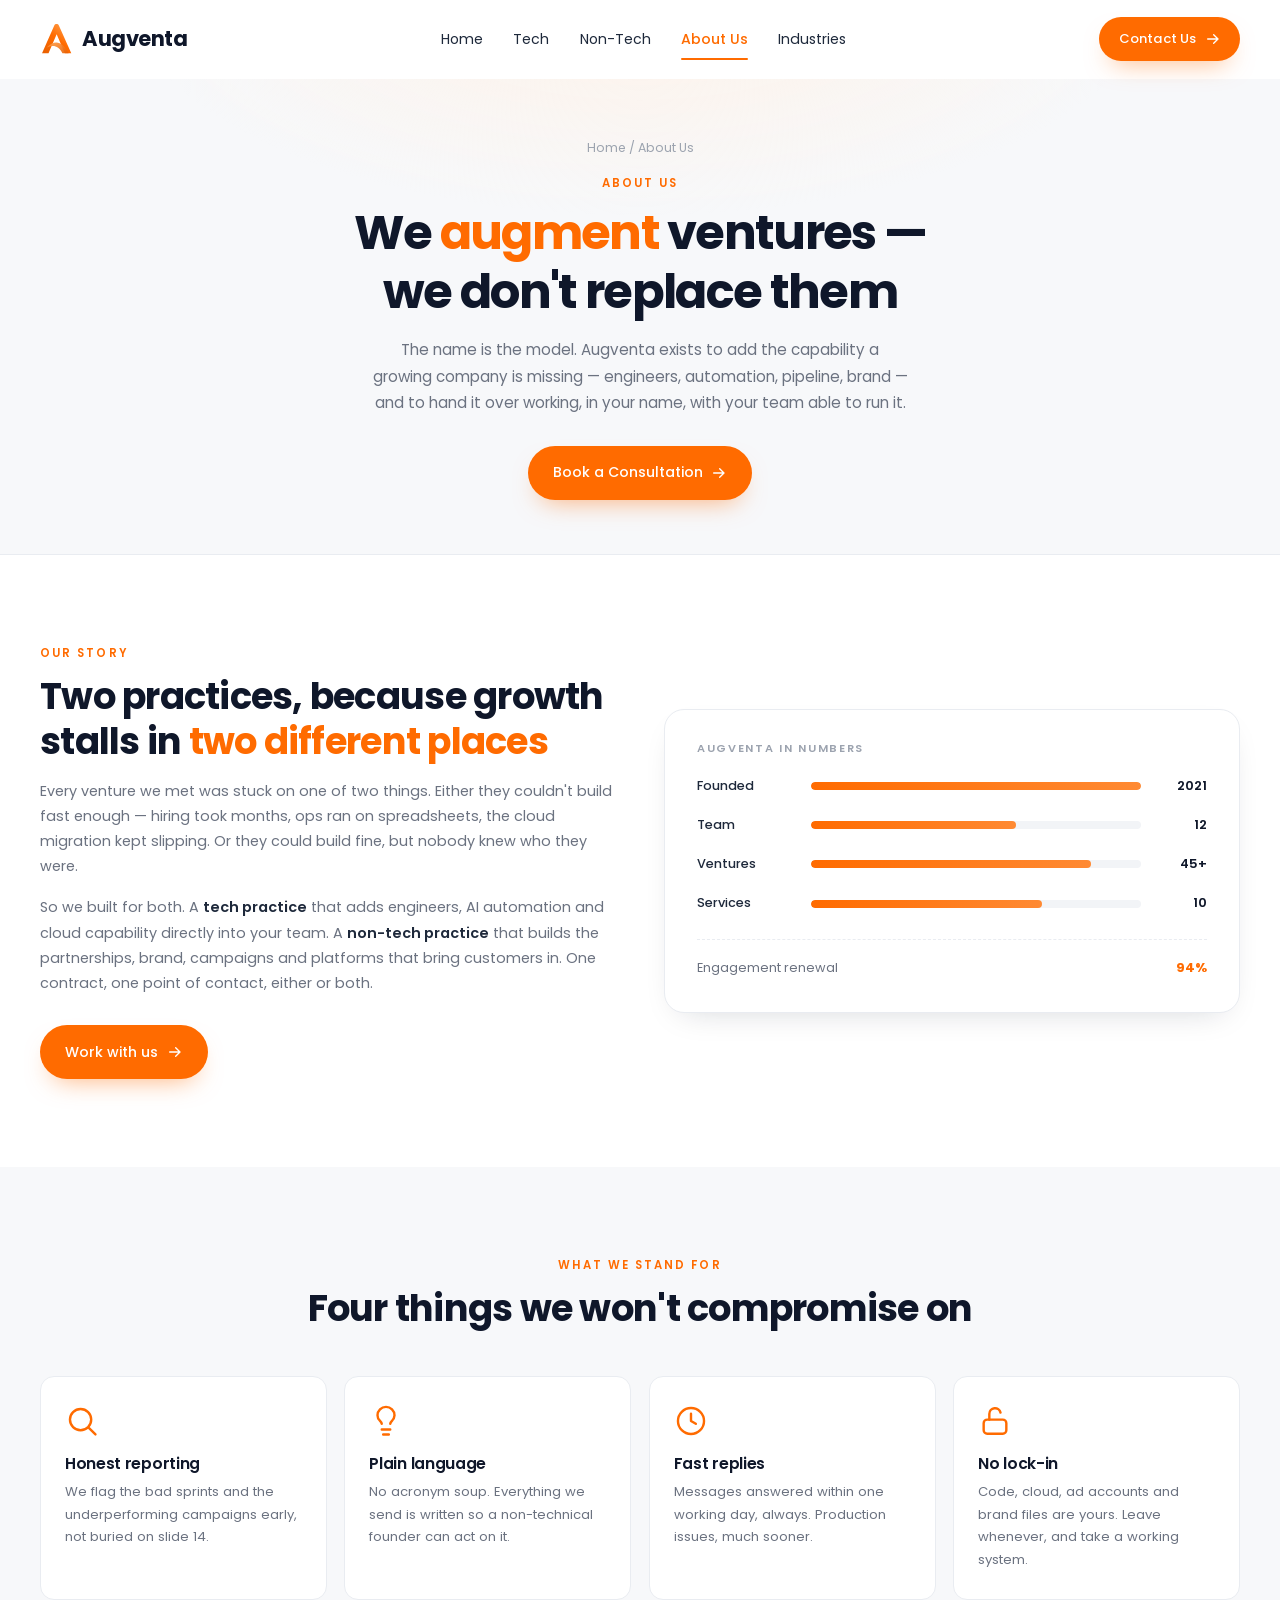
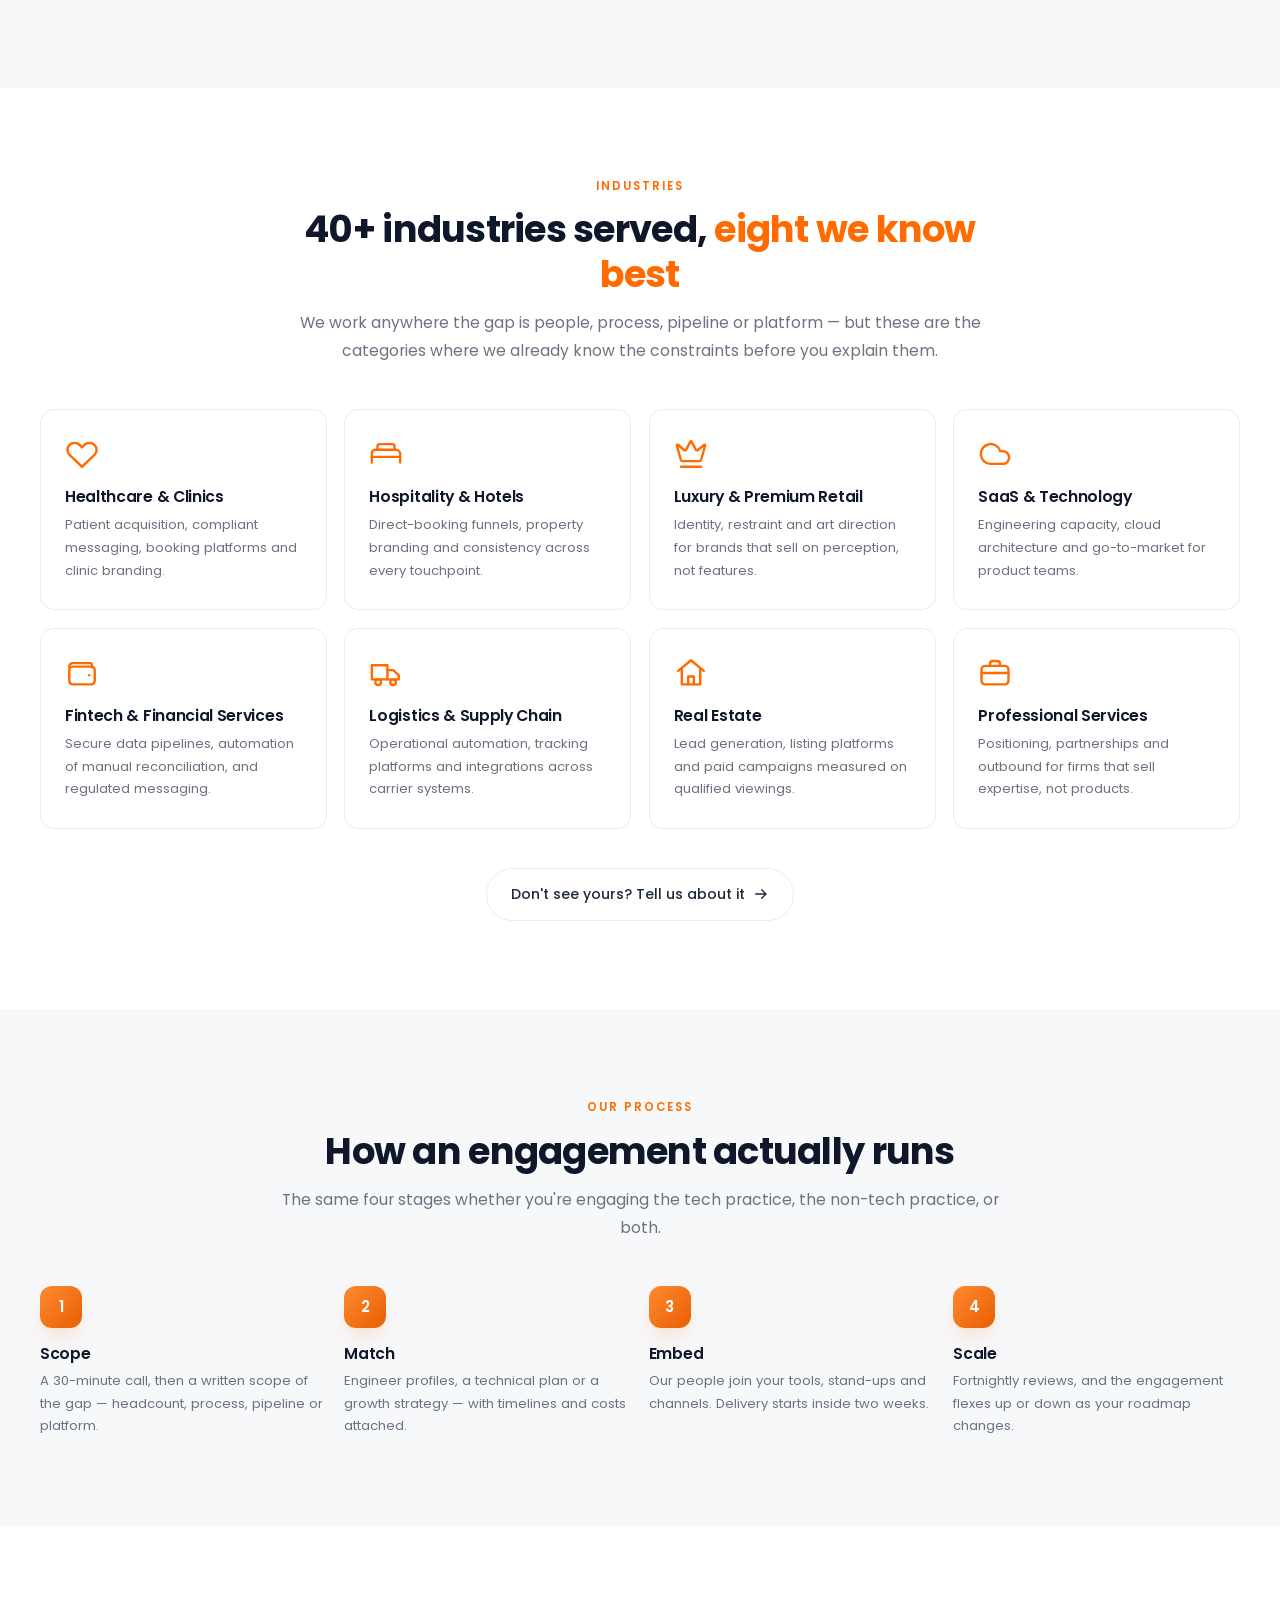
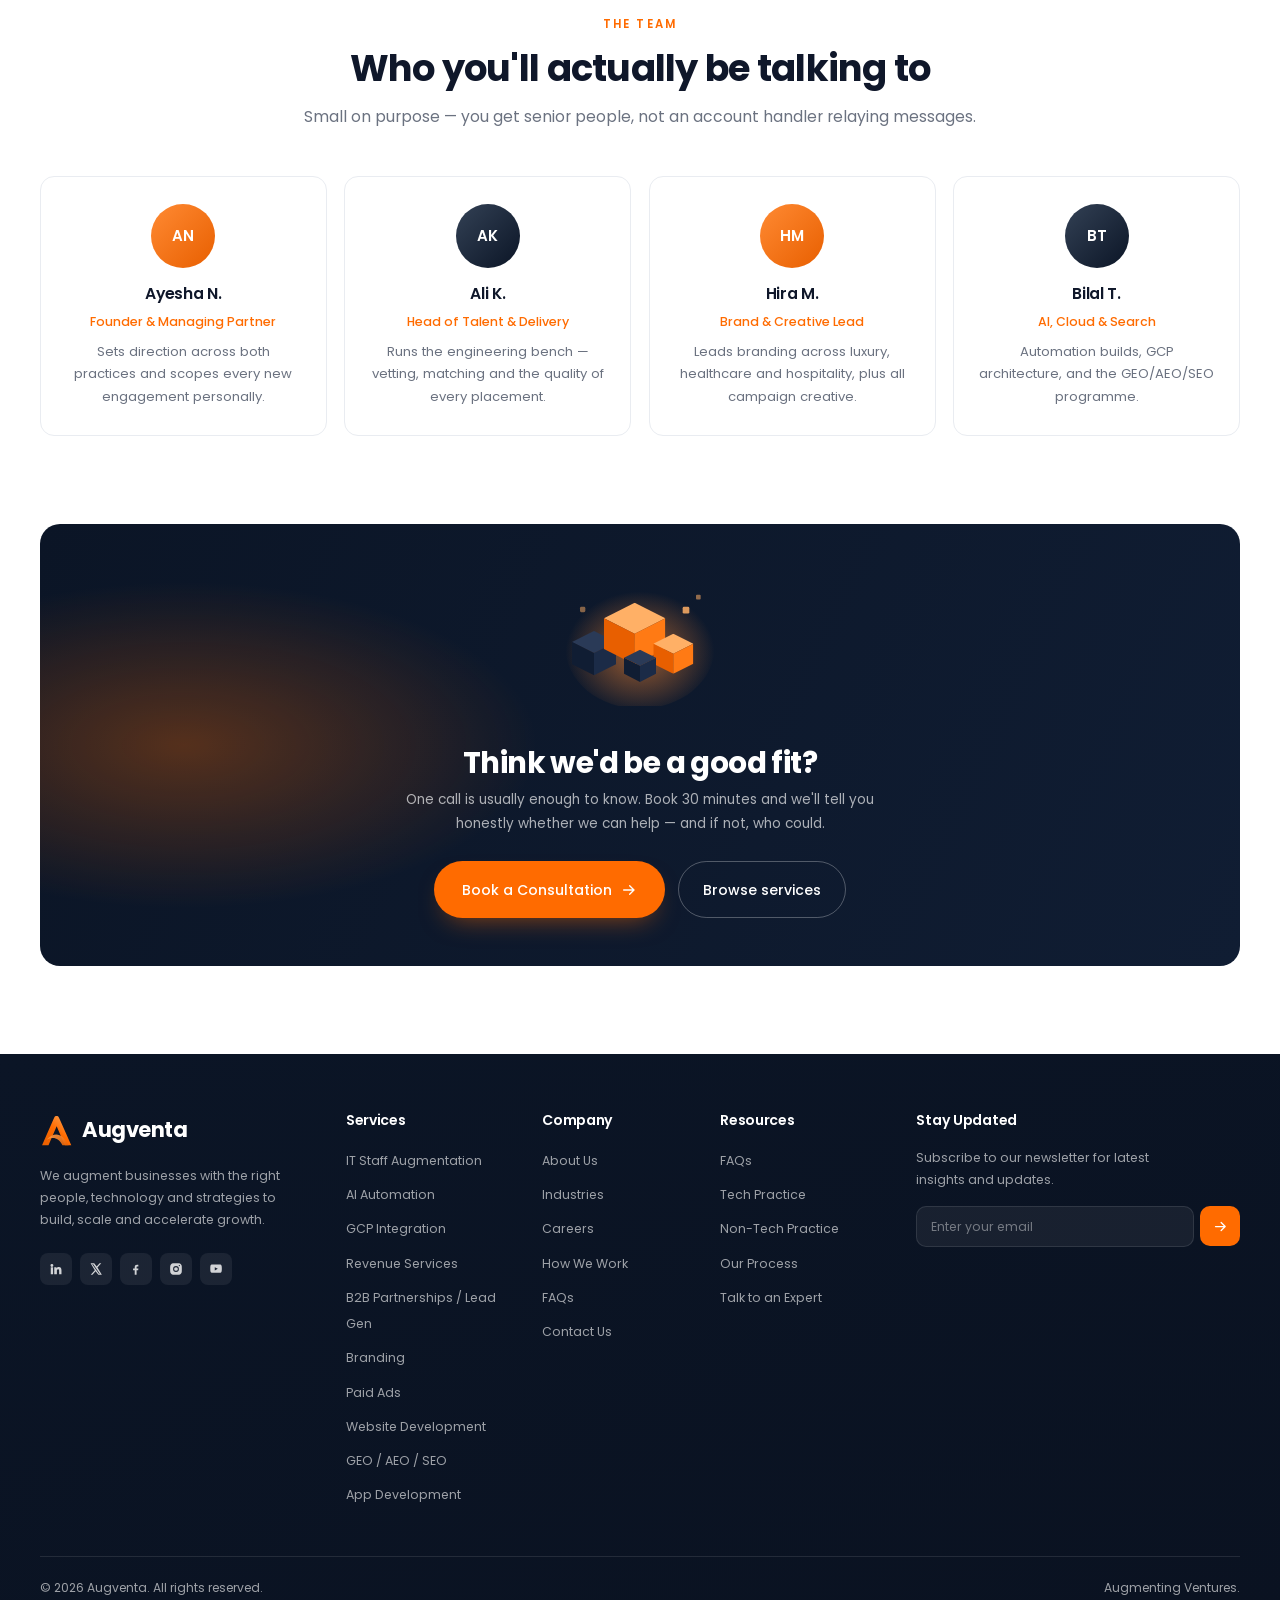
==== commit bbd8acdc: "Simplify the header nav and drop the Case Studies links The menu is now Home / Tech / Non-Tech / Abo" ====
--- a/about.html
+++ b/about.html
@@ -21,11 +21,11 @@
 <meta name="twitter:description" content="A technology and growth partner running two practices, with one accountable point of contact.">
 <meta name="twitter:image" content="https://augventa.com/assets/og-image.jpg">
 
-<link rel="icon" href="assets/favicon.svg" type="image/svg+xml">
+<link rel="icon" href="assets/favicon.svg?v=20260831b" type="image/svg+xml">
 <link rel="preconnect" href="https://fonts.googleapis.com">
 <link rel="preconnect" href="https://fonts.gstatic.com" crossorigin>
 <link href="https://fonts.googleapis.com/css2?family=Poppins:wght@300;400;500;600;700&display=swap" rel="stylesheet">
-<link rel="stylesheet" href="assets/style.css?v=20260831">
+<link rel="stylesheet" href="assets/style.css?v=20260831b">
 
 <script type="application/ld+json">
 {
@@ -100,9 +100,6 @@
     <g id="i-arrow-right" fill="none" stroke="currentColor" stroke-width="2" stroke-linecap="round" stroke-linejoin="round">
       <path d="M4 12h15M13 5.5 19.5 12 13 18.5"/>
     </g>
-    <g id="i-chevron-down" fill="none" stroke="currentColor" stroke-width="2.2" stroke-linecap="round" stroke-linejoin="round">
-      <path d="m6 9 6 6 6-6"/>
-    </g>
     <path id="i-linkedin" fill="currentColor" d="M4.98 3.5a2.5 2.5 0 1 1 0 5 2.5 2.5 0 0 1 0-5zM3 9h4v12H3zM9 9h3.8v1.7h.05c.53-1 1.83-2.05 3.77-2.05 4.03 0 4.78 2.65 4.78 6.1V21h-4v-5.4c0-1.3-.02-2.96-1.8-2.96-1.8 0-2.08 1.4-2.08 2.86V21H9z"/>
     <path id="i-x" fill="currentColor" d="M18.2 2H21l-6.5 7.4L22 22h-6l-4.7-6.1L5.9 22H3l7-8-7.3-12h6.2l4.2 5.6zM17 20h1.6L7.1 4H5.4z"/>
     <path id="i-facebook" fill="currentColor" d="M13 22v-8h2.7l.4-3H13V9.1c0-.9.25-1.5 1.5-1.5H16V4.9c-.3 0-1.2-.1-2.3-.1-2.3 0-3.9 1.4-3.9 4v2.2H7v3h2.8v8z"/>
@@ -114,47 +111,18 @@
 <!-- ================= HEADER ================= -->
 <header class="header" id="siteHeader">
   <div class="wrap nav">
-    <a href="index.html" class="logo"><img src="assets/logo.svg" alt="" class="logo-mark" width="34" height="34"> Augventa</a>
+    <a href="index.html" class="logo"><img src="assets/logo.svg?v=20260831b" alt="" class="logo-mark" width="34" height="34"> Augventa</a>
 
     <ul class="nav-links" id="navLinks">
       <li><a href="index.html">Home</a></li>
-      <li class="has-drop">
-        <a href="tech.html">Services <svg class="caret" viewBox="0 0 24 24"><use href="#i-chevron-down"/></svg></a>
-        <div class="drop wide">
-          <div>
-            <div class="grp">Tech</div>
-            <a href="tech.html#staff-augmentation">IT Staff Augmentation</a>
-            <a href="tech.html#ai-automation">AI Automation</a>
-            <a href="tech.html#gcp">GCP Integration</a>
-            <a href="tech.html#revenue">Revenue Services</a>
-          </div>
-          <div>
-            <div class="grp">Non-Tech</div>
-            <a href="non-tech.html#partnerships">B2B Partnerships / Lead Gen</a>
-            <a href="non-tech.html#branding">Branding</a>
-            <a href="non-tech.html#paid-ads">Paid Ads</a>
-            <a href="non-tech.html#web">Website Development</a>
-            <a href="non-tech.html#geo-seo">GEO / AEO / SEO</a>
-            <a href="non-tech.html#app">App Development</a>
-          </div>
-        </div>
-      </li>
+      <li><a href="tech.html">Tech</a></li>
+      <li><a href="non-tech.html">Non-Tech</a></li>
+      <li><a href="about.html" class="on">About Us</a></li>
       <li><a href="#industries">Industries</a></li>
-      <li><a href="about.html" class="on">About Us</a></li>
-      <li><a href="index.html#case-studies">Case Studies</a></li>
-      <li class="has-drop">
-        <a href="index.html#faqs">Resources <svg class="caret" viewBox="0 0 24 24"><use href="#i-chevron-down"/></svg></a>
-        <div class="drop">
-          <a href="index.html#faqs">FAQs</a>
-          <a href="index.html#case-studies">Case Studies</a>
-          <a href="#process">How We Work</a>
-          <a href="contact.html">Talk to an Expert</a>
-        </div>
-      </li>
     </ul>
 
     <div class="nav-right">
-      <a href="contact.html" class="btn btn-primary btn-sm">Book a Consultation <svg class="ico" viewBox="0 0 24 24"><use href="#i-arrow-right"/></svg></a>
+      <a href="contact.html" class="btn btn-primary btn-sm">Contact Us <svg class="ico" viewBox="0 0 24 24"><use href="#i-arrow-right"/></svg></a>
       <button class="burger" id="burger" aria-label="Toggle menu" aria-expanded="false" aria-controls="navLinks">
         <span></span><span></span><span></span>
       </button>
@@ -372,7 +340,7 @@
 <section class="sec" style="padding-top:0">
   <div class="wrap">
     <div class="cta-band stack reveal">
-      <img src="assets/cta-art.svg" alt="" class="cta-art">
+      <img src="assets/cta-art.svg?v=20260831b" alt="" class="cta-art">
       <div class="cta-copy">
         <h2>Think we'd be a good fit?</h2>
         <p>One call is usually enough to know. Book 30 minutes and we'll tell you honestly whether we can help — and if not, who could.</p>
@@ -390,7 +358,7 @@
   <div class="wrap">
     <div class="foot-grid">
       <div>
-        <a href="index.html" class="logo"><img src="assets/logo.svg" alt="" class="logo-mark" width="34" height="34"> Augventa</a>
+        <a href="index.html" class="logo"><img src="assets/logo.svg?v=20260831b" alt="" class="logo-mark" width="34" height="34"> Augventa</a>
         <p>We augment businesses with the right people, technology and strategies to build, scale and accelerate growth.</p>
         <div class="socials">
           <a href="#" aria-label="LinkedIn"><svg viewBox="0 0 24 24"><use href="#i-linkedin"/></svg></a>
@@ -421,11 +389,10 @@
         <h4>Company</h4>
         <ul>
           <li><a href="about.html">About Us</a></li>
-          <li><a href="index.html#case-studies">Case Studies</a></li>
           <li><a href="about.html#industries">Industries</a></li>
           <li><a href="contact.html">Careers</a></li>
           <li><a href="about.html#process">How We Work</a></li>
-          <li><a href="index.html#faqs">Resources</a></li>
+          <li><a href="index.html#faqs">FAQs</a></li>
           <li><a href="contact.html">Contact Us</a></li>
         </ul>
       </div>
@@ -434,7 +401,6 @@
         <h4>Resources</h4>
         <ul>
           <li><a href="index.html#faqs">FAQs</a></li>
-          <li><a href="index.html#case-studies">Case Studies</a></li>
           <li><a href="tech.html">Tech Practice</a></li>
           <li><a href="non-tech.html">Non-Tech Practice</a></li>
           <li><a href="about.html#process">Our Process</a></li>
@@ -461,6 +427,6 @@
   </div>
 </footer>
 
-<script src="assets/script.js?v=20260831"></script>
+<script src="assets/script.js?v=20260831b"></script>
 </body>
 </html>
--- a/assets/style.css
+++ b/assets/style.css
@@ -184,7 +184,6 @@
   transition: color .18s;
 }
 .nav-links > li > a:hover { color: var(--brand); }
-.nav-links > li > a .caret { width: 9px; height: 9px; opacity: .65; transition: transform .2s; }
 .nav-links > li > a.on {
   color: var(--brand);
   font-weight: 500;
@@ -193,37 +192,6 @@
   content: ''; position: absolute; left: 0; right: 0; bottom: -2px;
   height: 2px; background: var(--brand); border-radius: 2px;
 }
-
-/* Dropdowns */
-.has-drop:hover > a .caret { transform: rotate(180deg); }
-.drop {
-  position: absolute; top: calc(100% + 14px); left: 50%;
-  transform: translateX(-50%) translateY(8px);
-  min-width: 240px;
-  background: #fff;
-  border: 1px solid var(--line);
-  border-radius: var(--r);
-  box-shadow: var(--sh-lg);
-  padding: .55rem;
-  opacity: 0; visibility: hidden; pointer-events: none;
-  transition: opacity .2s ease, transform .2s ease, visibility .2s;
-}
-.drop::before { content: ''; position: absolute; top: -14px; left: 0; right: 0; height: 14px; }
-.has-drop:hover .drop, .has-drop:focus-within .drop {
-  opacity: 1; visibility: visible; pointer-events: auto;
-  transform: translateX(-50%) translateY(0);
-}
-.drop .grp {
-  font-size: .66rem; letter-spacing: .16em; text-transform: uppercase;
-  color: var(--muted); font-weight: 600; padding: .6rem .8rem .25rem;
-}
-.drop a {
-  display: block; padding: .5rem .8rem; border-radius: var(--r-sm);
-  font-size: .85rem; color: var(--ink-2);
-  transition: background .16s, color .16s;
-}
-.drop a:hover { background: var(--brand-tint); color: var(--brand); }
-.drop.wide { min-width: 460px; display: grid; grid-template-columns: 1fr 1fr; gap: 0 .4rem; }
 
 .nav-right { display: flex; align-items: center; gap: .8rem; }
 
@@ -817,16 +785,6 @@
   .nav-links.open { display: flex; }
   .nav-links > li > a { padding: .85rem 0; border-bottom: 1px solid var(--line-2); justify-content: space-between; }
   .nav-links > li > a.on::after { display: none; }
-  .drop {
-    position: static; transform: none; opacity: 1; visibility: visible; pointer-events: auto;
-    box-shadow: none; border: 0; border-bottom: 1px solid var(--line-2);
-    border-radius: 0; padding: .2rem 0 .8rem .8rem; min-width: 0;
-    display: none;
-  }
-  .drop, .drop.wide { min-width: 0; }
-  .drop.wide { grid-template-columns: 1fr; }
-  .has-drop.open .drop { display: block; }
-  .has-drop.open .drop.wide { display: grid; }
   .nav-right .btn { display: none; }
 
   .hero { padding: 2.4rem 0 3.5rem; }
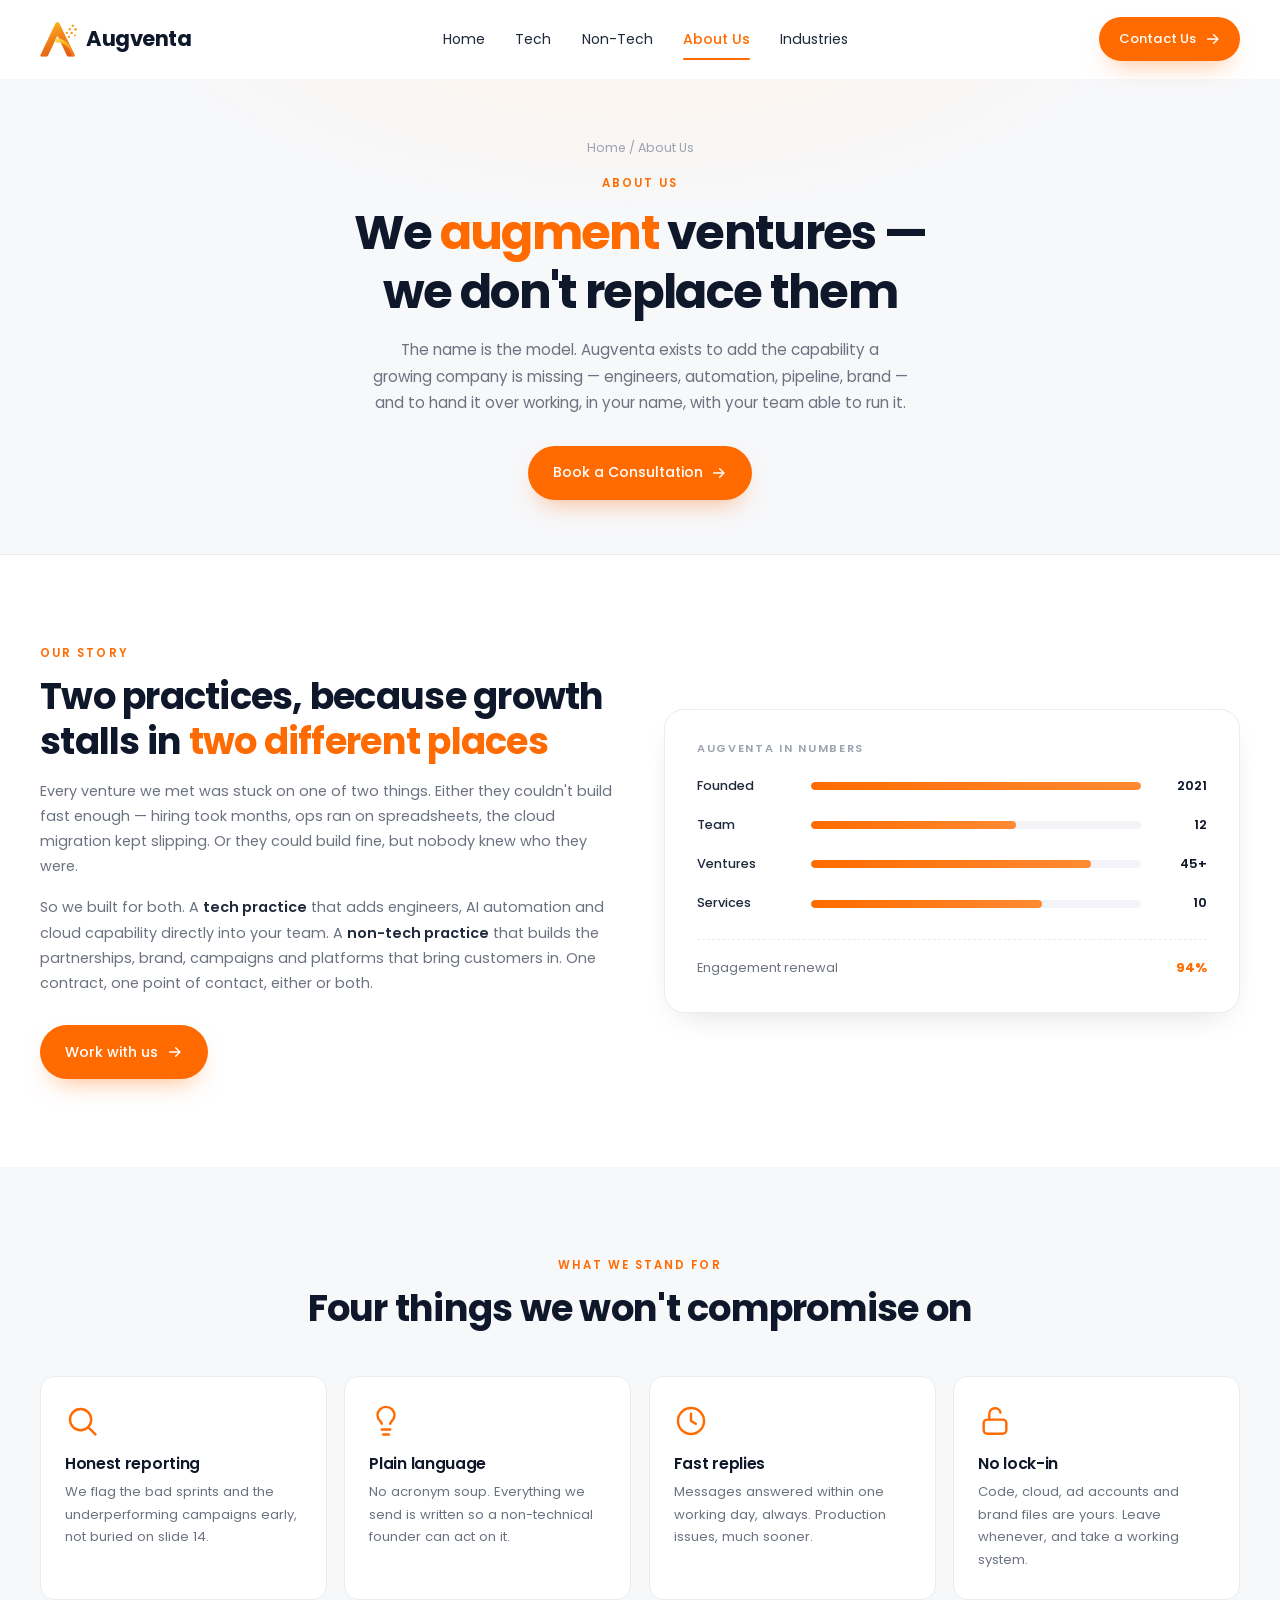
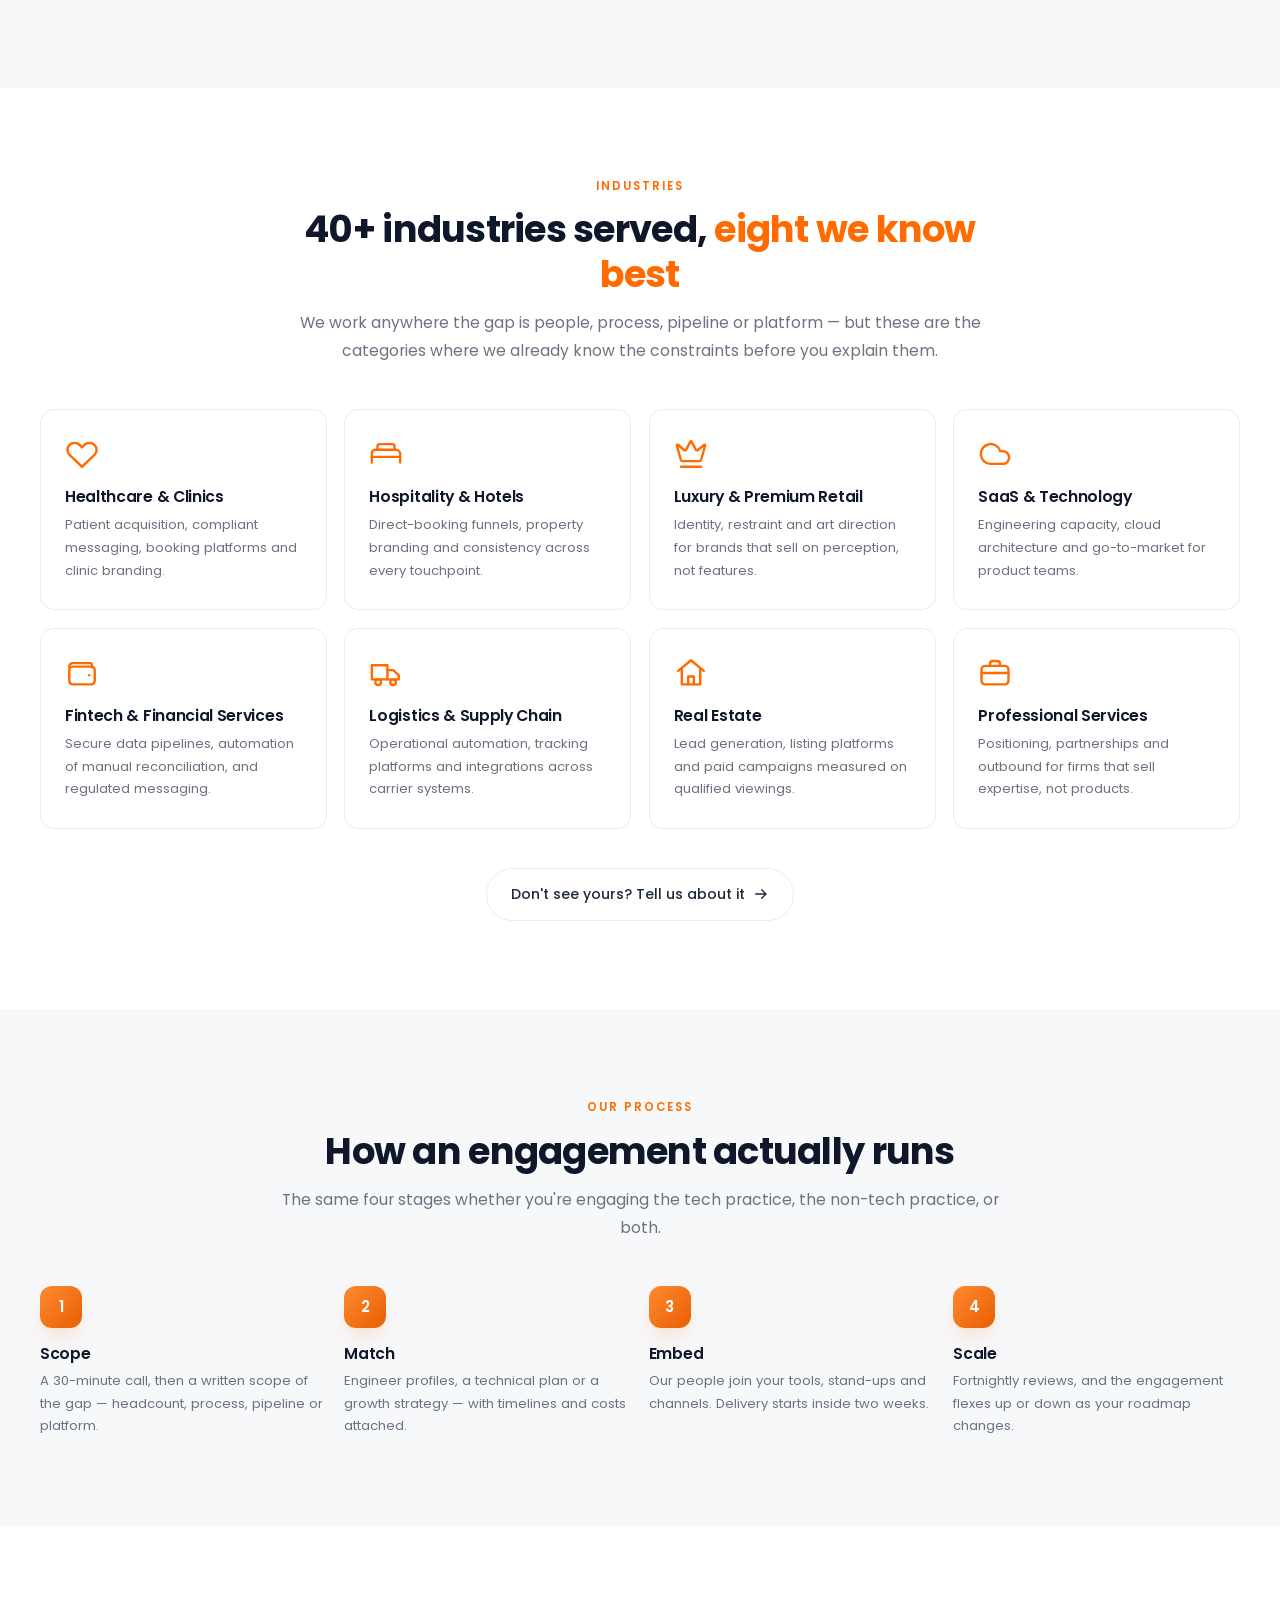
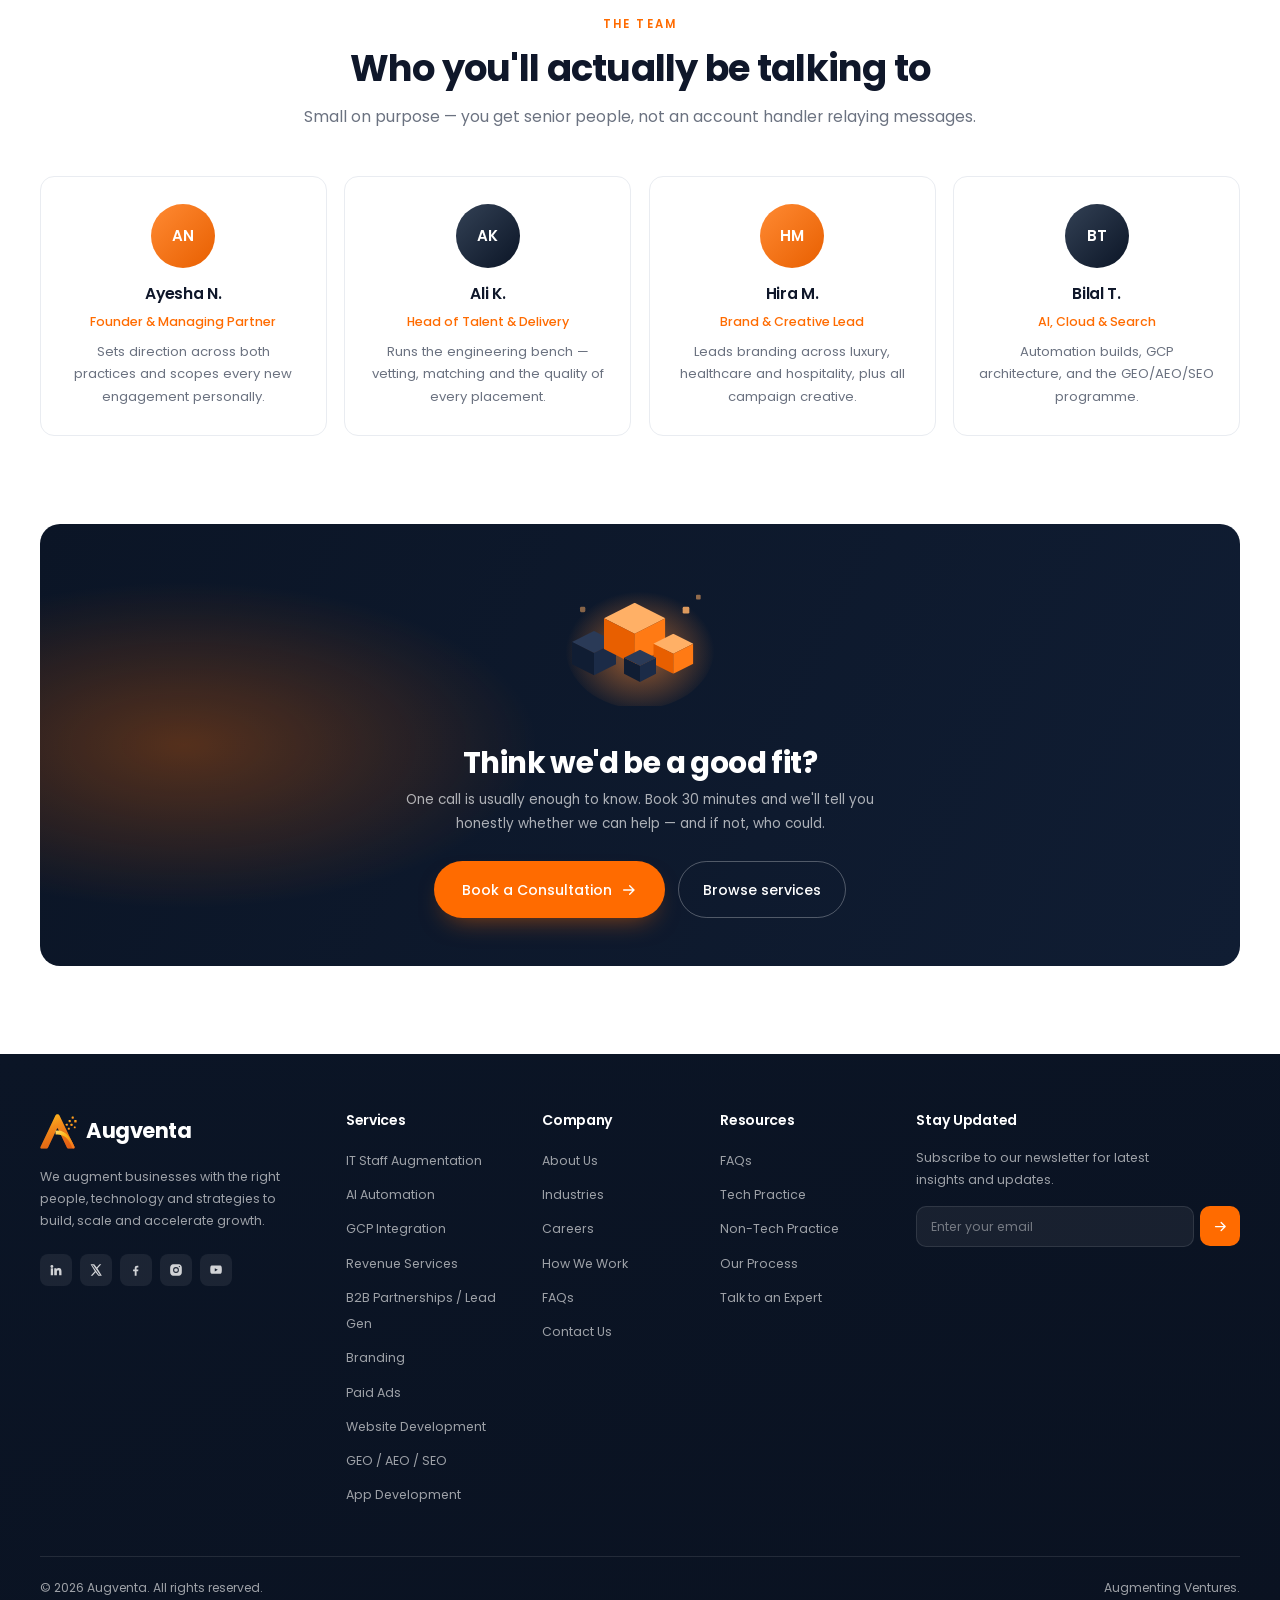
==== commit d4e4d3f6: "Redraw the logo mark to match the supplied brand artwork The mark is now the real Augventa "A" — the" ====
--- a/about.html
+++ b/about.html
@@ -21,11 +21,11 @@
 <meta name="twitter:description" content="A technology and growth partner running two practices, with one accountable point of contact.">
 <meta name="twitter:image" content="https://augventa.com/assets/og-image.jpg">
 
-<link rel="icon" href="assets/favicon.svg?v=20260831b" type="image/svg+xml">
+<link rel="icon" href="assets/favicon.svg?v=20260831c" type="image/svg+xml">
 <link rel="preconnect" href="https://fonts.googleapis.com">
 <link rel="preconnect" href="https://fonts.gstatic.com" crossorigin>
 <link href="https://fonts.googleapis.com/css2?family=Poppins:wght@300;400;500;600;700&display=swap" rel="stylesheet">
-<link rel="stylesheet" href="assets/style.css?v=20260831b">
+<link rel="stylesheet" href="assets/style.css?v=20260831c">
 
 <script type="application/ld+json">
 {
@@ -111,7 +111,7 @@
 <!-- ================= HEADER ================= -->
 <header class="header" id="siteHeader">
   <div class="wrap nav">
-    <a href="index.html" class="logo"><img src="assets/logo.svg?v=20260831b" alt="" class="logo-mark" width="34" height="34"> Augventa</a>
+    <a href="index.html" class="logo"><img src="assets/logo.svg?v=20260831c" alt="" class="logo-mark" width="38" height="38"> Augventa</a>
 
     <ul class="nav-links" id="navLinks">
       <li><a href="index.html">Home</a></li>
@@ -340,7 +340,7 @@
 <section class="sec" style="padding-top:0">
   <div class="wrap">
     <div class="cta-band stack reveal">
-      <img src="assets/cta-art.svg?v=20260831b" alt="" class="cta-art">
+      <img src="assets/cta-art.svg?v=20260831c" alt="" class="cta-art">
       <div class="cta-copy">
         <h2>Think we'd be a good fit?</h2>
         <p>One call is usually enough to know. Book 30 minutes and we'll tell you honestly whether we can help — and if not, who could.</p>
@@ -358,7 +358,7 @@
   <div class="wrap">
     <div class="foot-grid">
       <div>
-        <a href="index.html" class="logo"><img src="assets/logo.svg?v=20260831b" alt="" class="logo-mark" width="34" height="34"> Augventa</a>
+        <a href="index.html" class="logo"><img src="assets/logo.svg?v=20260831c" alt="" class="logo-mark" width="38" height="38"> Augventa</a>
         <p>We augment businesses with the right people, technology and strategies to build, scale and accelerate growth.</p>
         <div class="socials">
           <a href="#" aria-label="LinkedIn"><svg viewBox="0 0 24 24"><use href="#i-linkedin"/></svg></a>
@@ -427,6 +427,6 @@
   </div>
 </footer>
 
-<script src="assets/script.js?v=20260831b"></script>
+<script src="assets/script.js?v=20260831c"></script>
 </body>
 </html>
--- a/assets/style.css
+++ b/assets/style.css
@@ -173,7 +173,7 @@
 .nav { display: flex; align-items: center; justify-content: space-between; height: 78px; gap: 1.5rem; }
 
 .logo { display: flex; align-items: center; gap: .5rem; font-weight: 700; font-size: 1.32rem; color: var(--ink); letter-spacing: -.02em; }
-.logo-mark { width: 34px; height: 34px; flex-shrink: 0; }
+.logo-mark { width: 38px; height: 38px; flex-shrink: 0; }
 
 .nav-links { display: flex; align-items: center; gap: 1.9rem; }
 .nav-links > li { position: relative; }
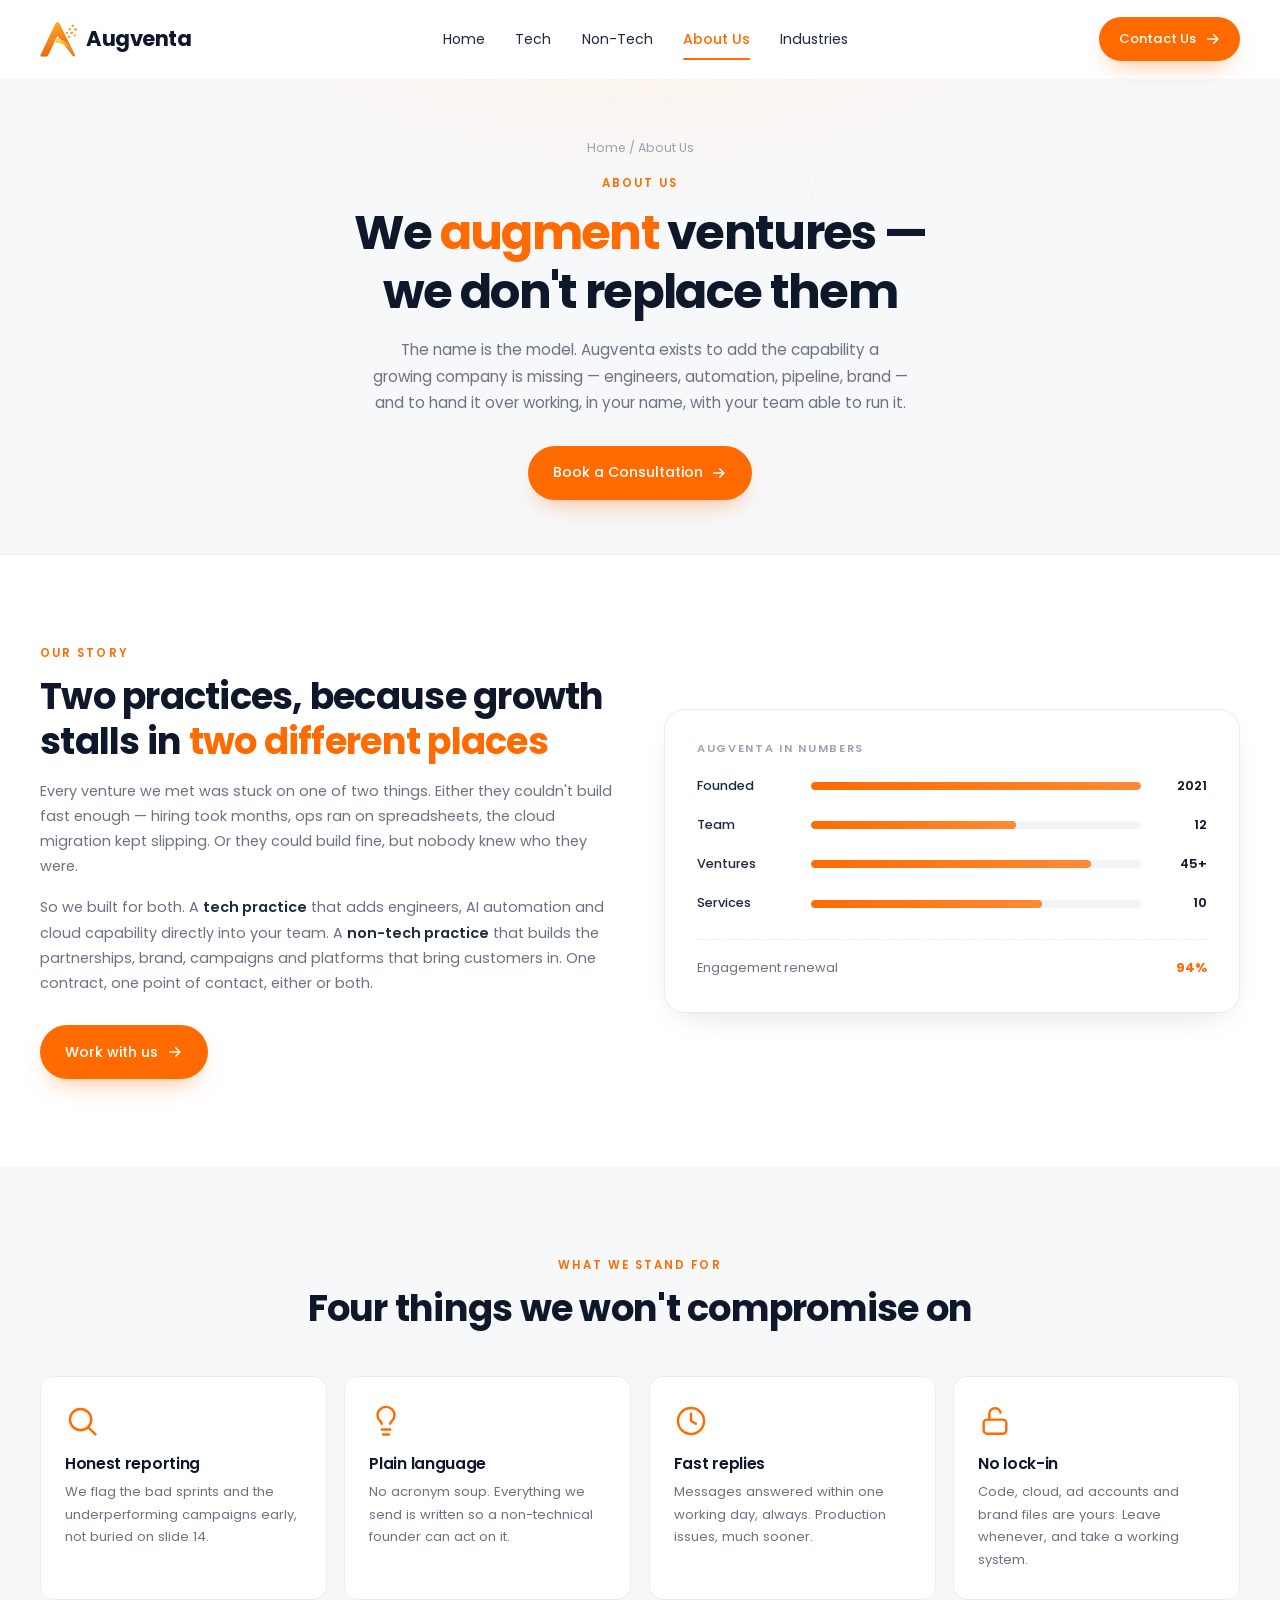
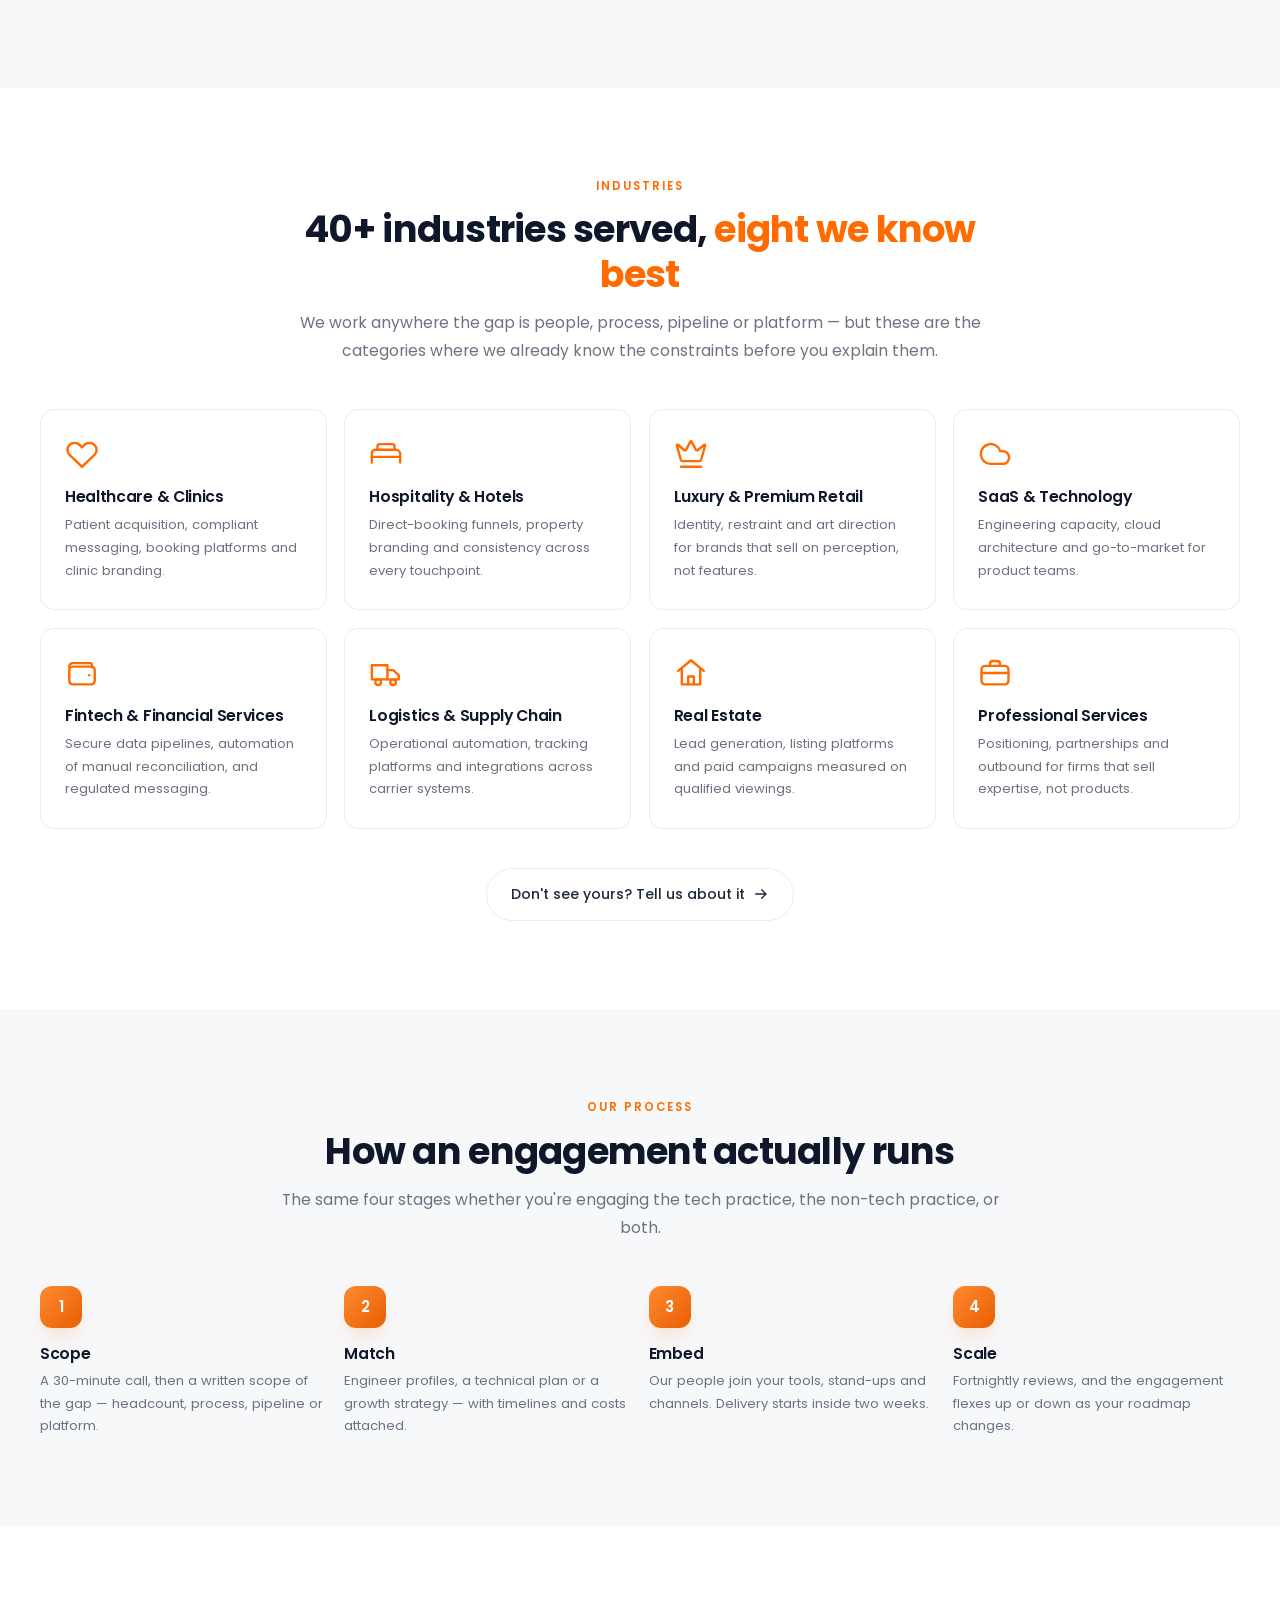
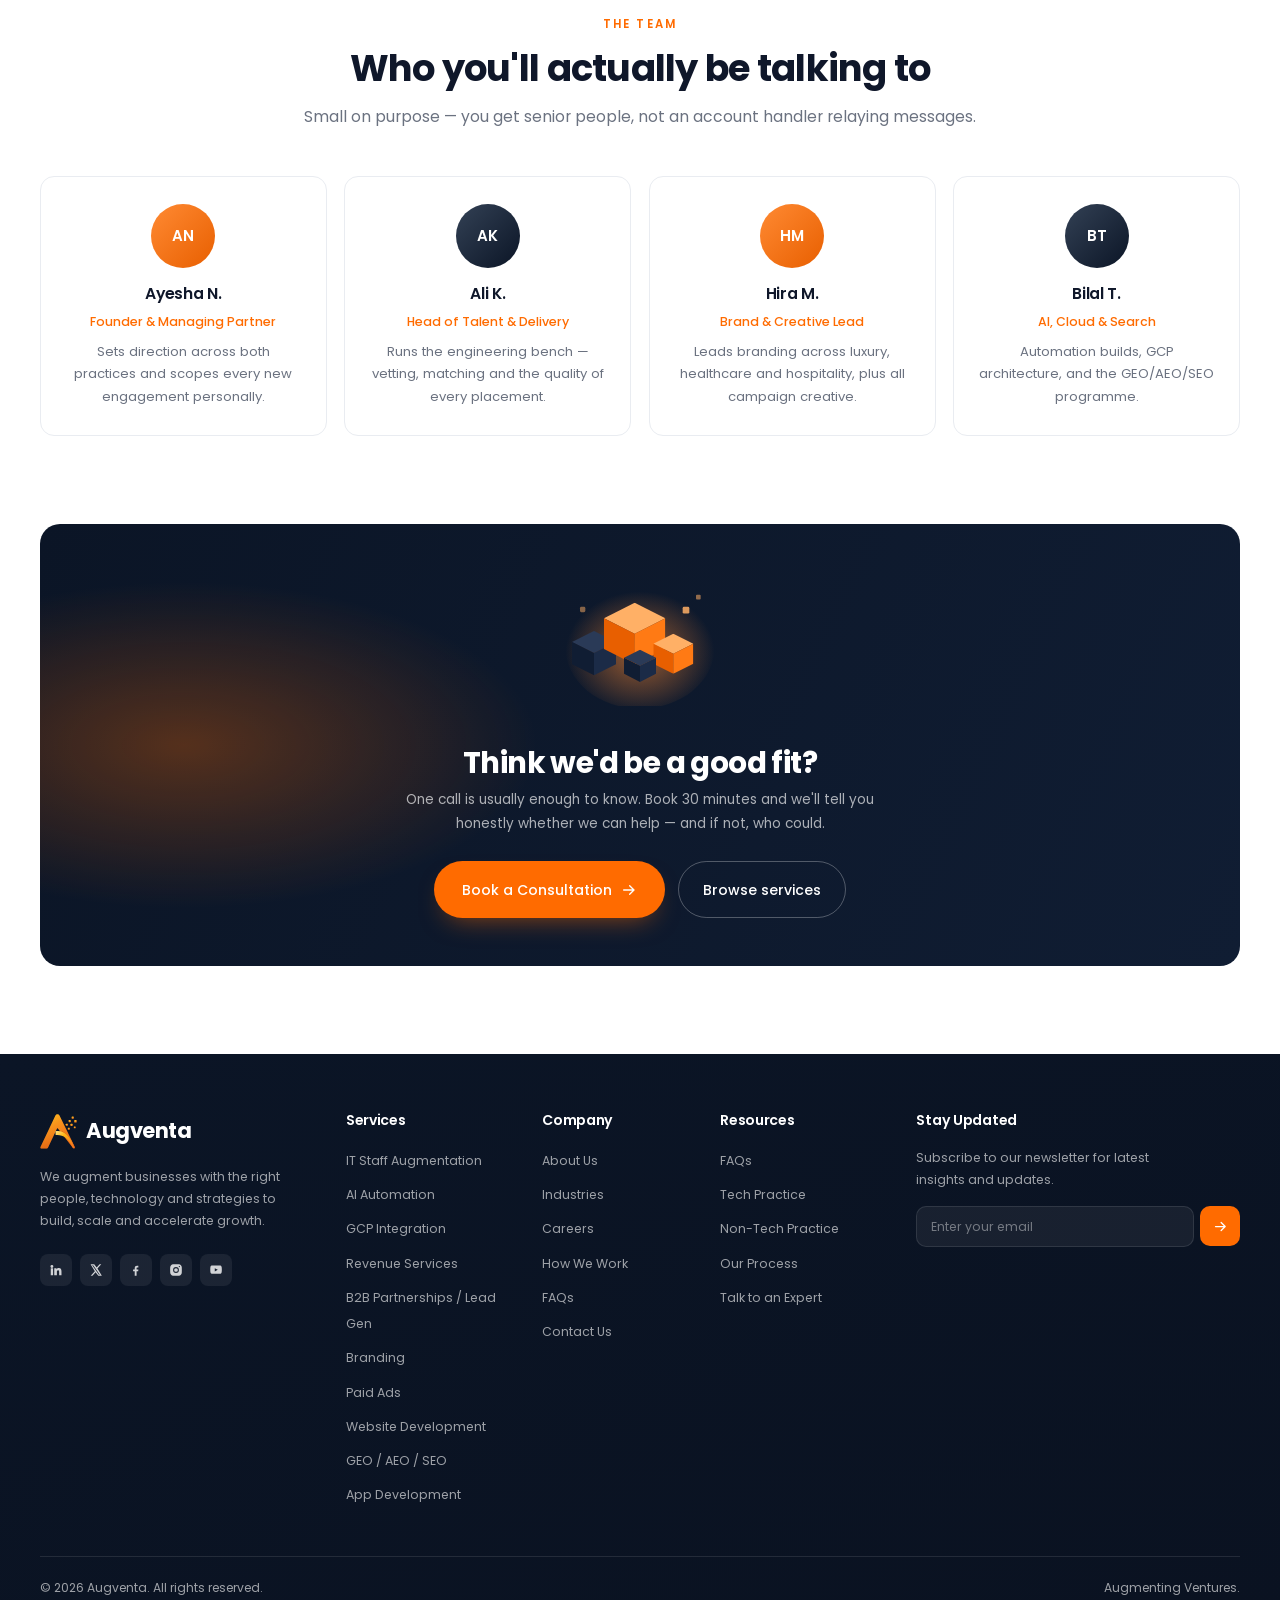
==== commit 06685c6f: "Refine the logo mark against the supplied artwork Taper the right leg to a point instead of ending i" ====
--- a/about.html
+++ b/about.html
@@ -21,11 +21,11 @@
 <meta name="twitter:description" content="A technology and growth partner running two practices, with one accountable point of contact.">
 <meta name="twitter:image" content="https://augventa.com/assets/og-image.jpg">
 
-<link rel="icon" href="assets/favicon.svg?v=20260831c" type="image/svg+xml">
+<link rel="icon" href="assets/favicon.svg?v=20260831d" type="image/svg+xml">
 <link rel="preconnect" href="https://fonts.googleapis.com">
 <link rel="preconnect" href="https://fonts.gstatic.com" crossorigin>
 <link href="https://fonts.googleapis.com/css2?family=Poppins:wght@300;400;500;600;700&display=swap" rel="stylesheet">
-<link rel="stylesheet" href="assets/style.css?v=20260831c">
+<link rel="stylesheet" href="assets/style.css?v=20260831d">
 
 <script type="application/ld+json">
 {
@@ -111,7 +111,7 @@
 <!-- ================= HEADER ================= -->
 <header class="header" id="siteHeader">
   <div class="wrap nav">
-    <a href="index.html" class="logo"><img src="assets/logo.svg?v=20260831c" alt="" class="logo-mark" width="38" height="38"> Augventa</a>
+    <a href="index.html" class="logo"><img src="assets/logo.svg?v=20260831d" alt="" class="logo-mark" width="38" height="38"> Augventa</a>
 
     <ul class="nav-links" id="navLinks">
       <li><a href="index.html">Home</a></li>
@@ -340,7 +340,7 @@
 <section class="sec" style="padding-top:0">
   <div class="wrap">
     <div class="cta-band stack reveal">
-      <img src="assets/cta-art.svg?v=20260831c" alt="" class="cta-art">
+      <img src="assets/cta-art.svg?v=20260831d" alt="" class="cta-art">
       <div class="cta-copy">
         <h2>Think we'd be a good fit?</h2>
         <p>One call is usually enough to know. Book 30 minutes and we'll tell you honestly whether we can help — and if not, who could.</p>
@@ -358,7 +358,7 @@
   <div class="wrap">
     <div class="foot-grid">
       <div>
-        <a href="index.html" class="logo"><img src="assets/logo.svg?v=20260831c" alt="" class="logo-mark" width="38" height="38"> Augventa</a>
+        <a href="index.html" class="logo"><img src="assets/logo.svg?v=20260831d" alt="" class="logo-mark" width="38" height="38"> Augventa</a>
         <p>We augment businesses with the right people, technology and strategies to build, scale and accelerate growth.</p>
         <div class="socials">
           <a href="#" aria-label="LinkedIn"><svg viewBox="0 0 24 24"><use href="#i-linkedin"/></svg></a>
@@ -427,6 +427,6 @@
   </div>
 </footer>
 
-<script src="assets/script.js?v=20260831c"></script>
+<script src="assets/script.js?v=20260831d"></script>
 </body>
 </html>
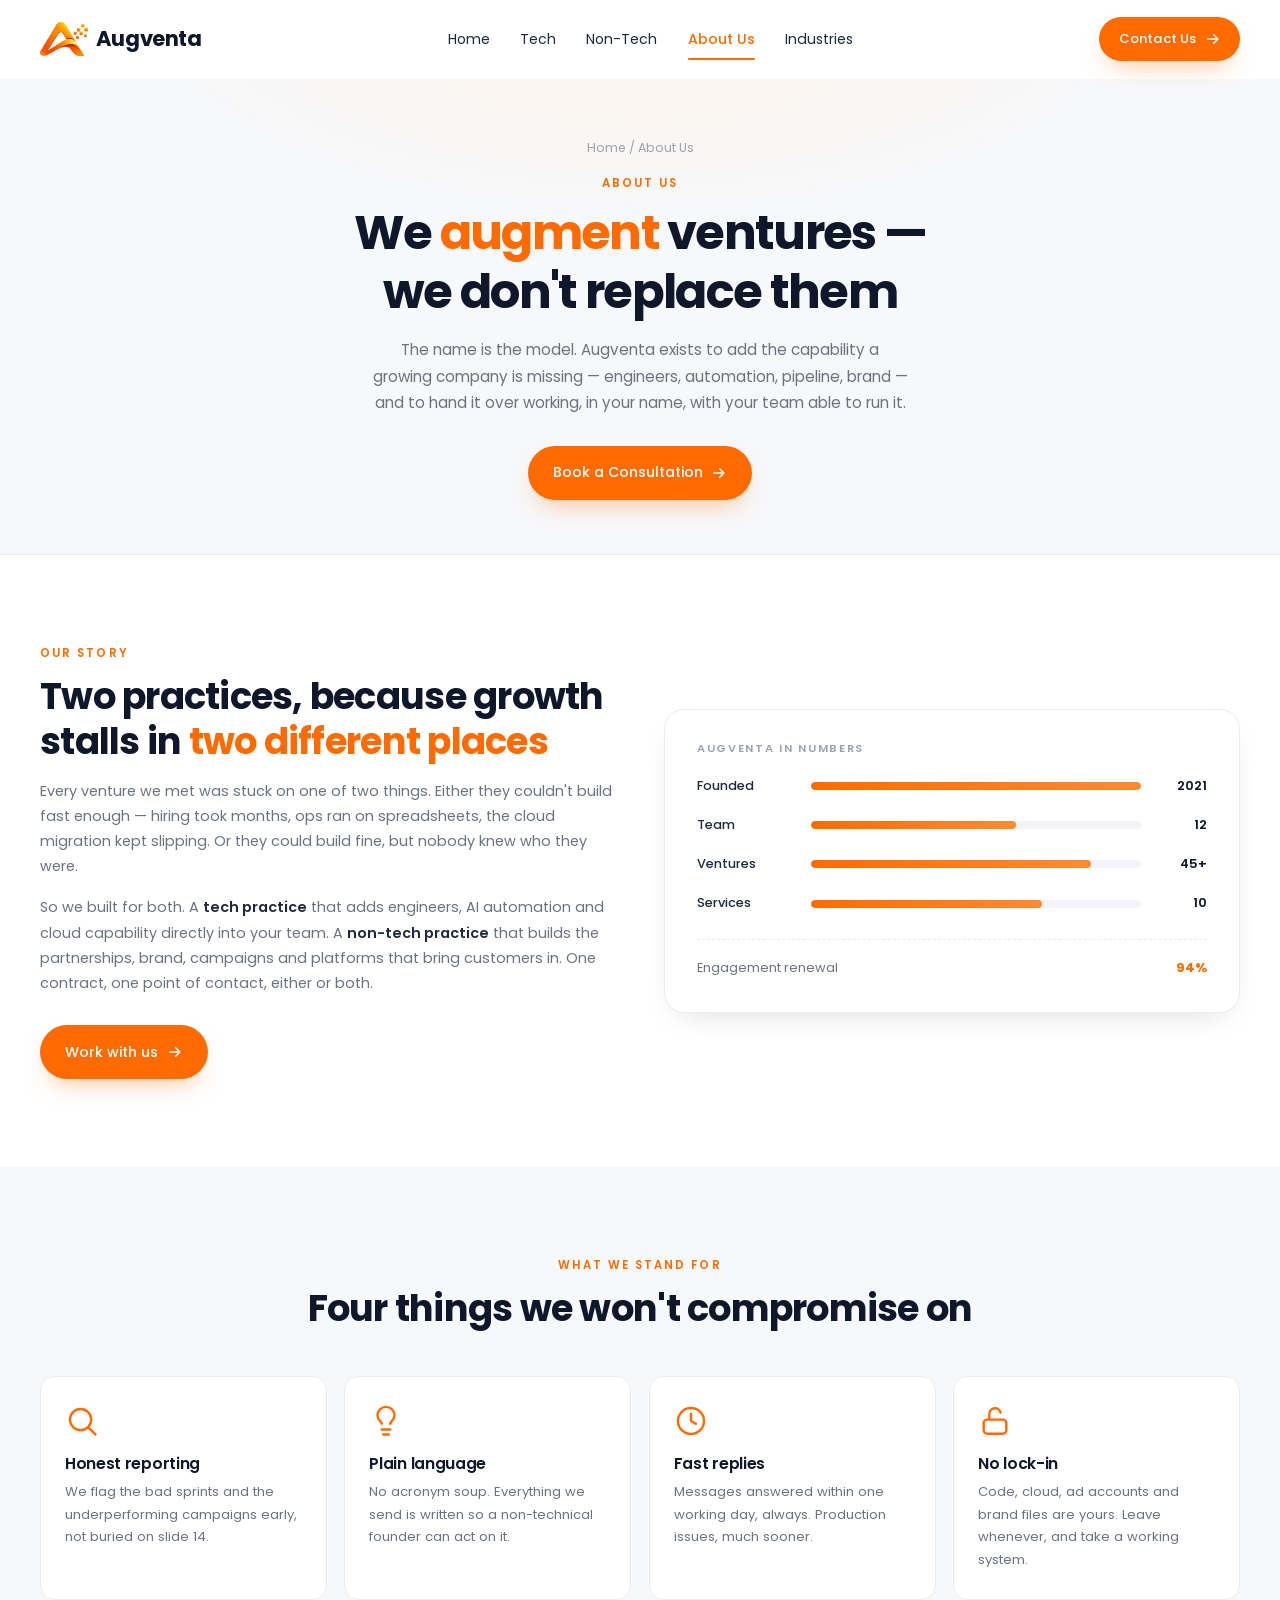
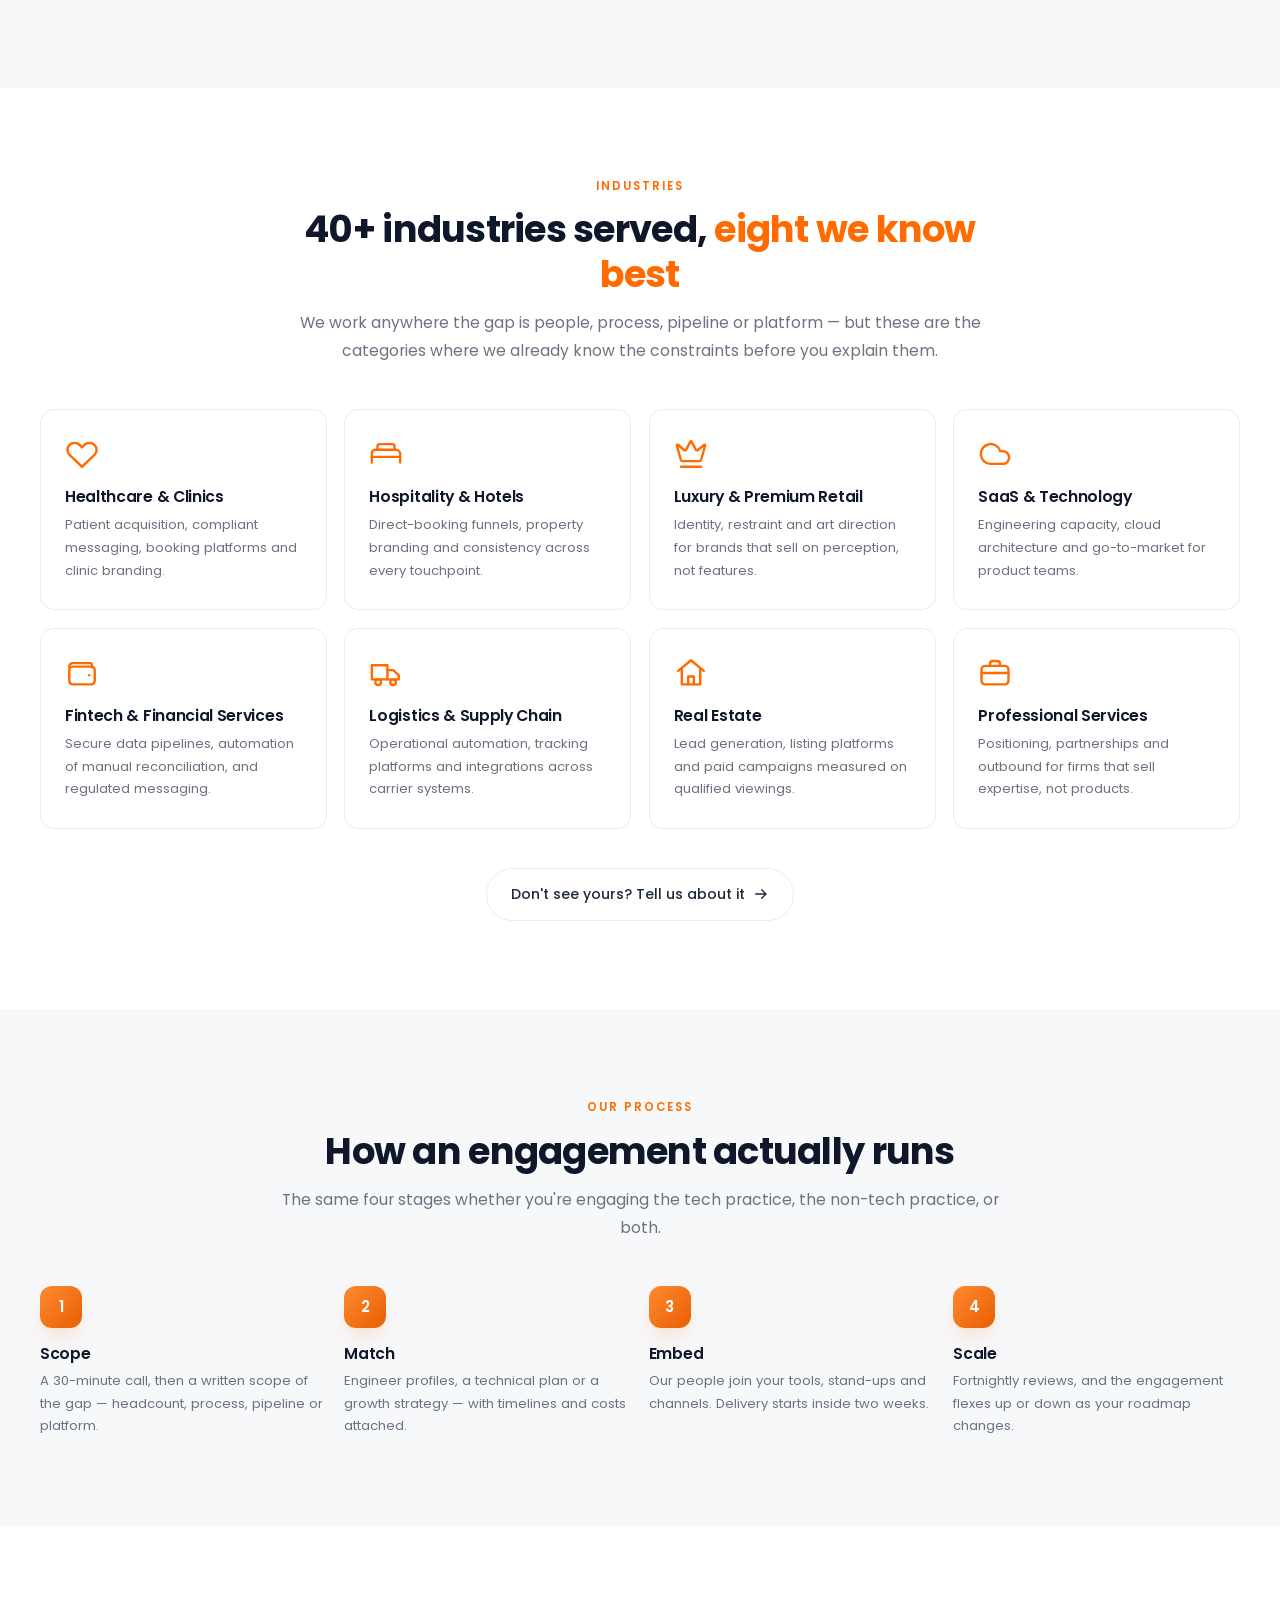
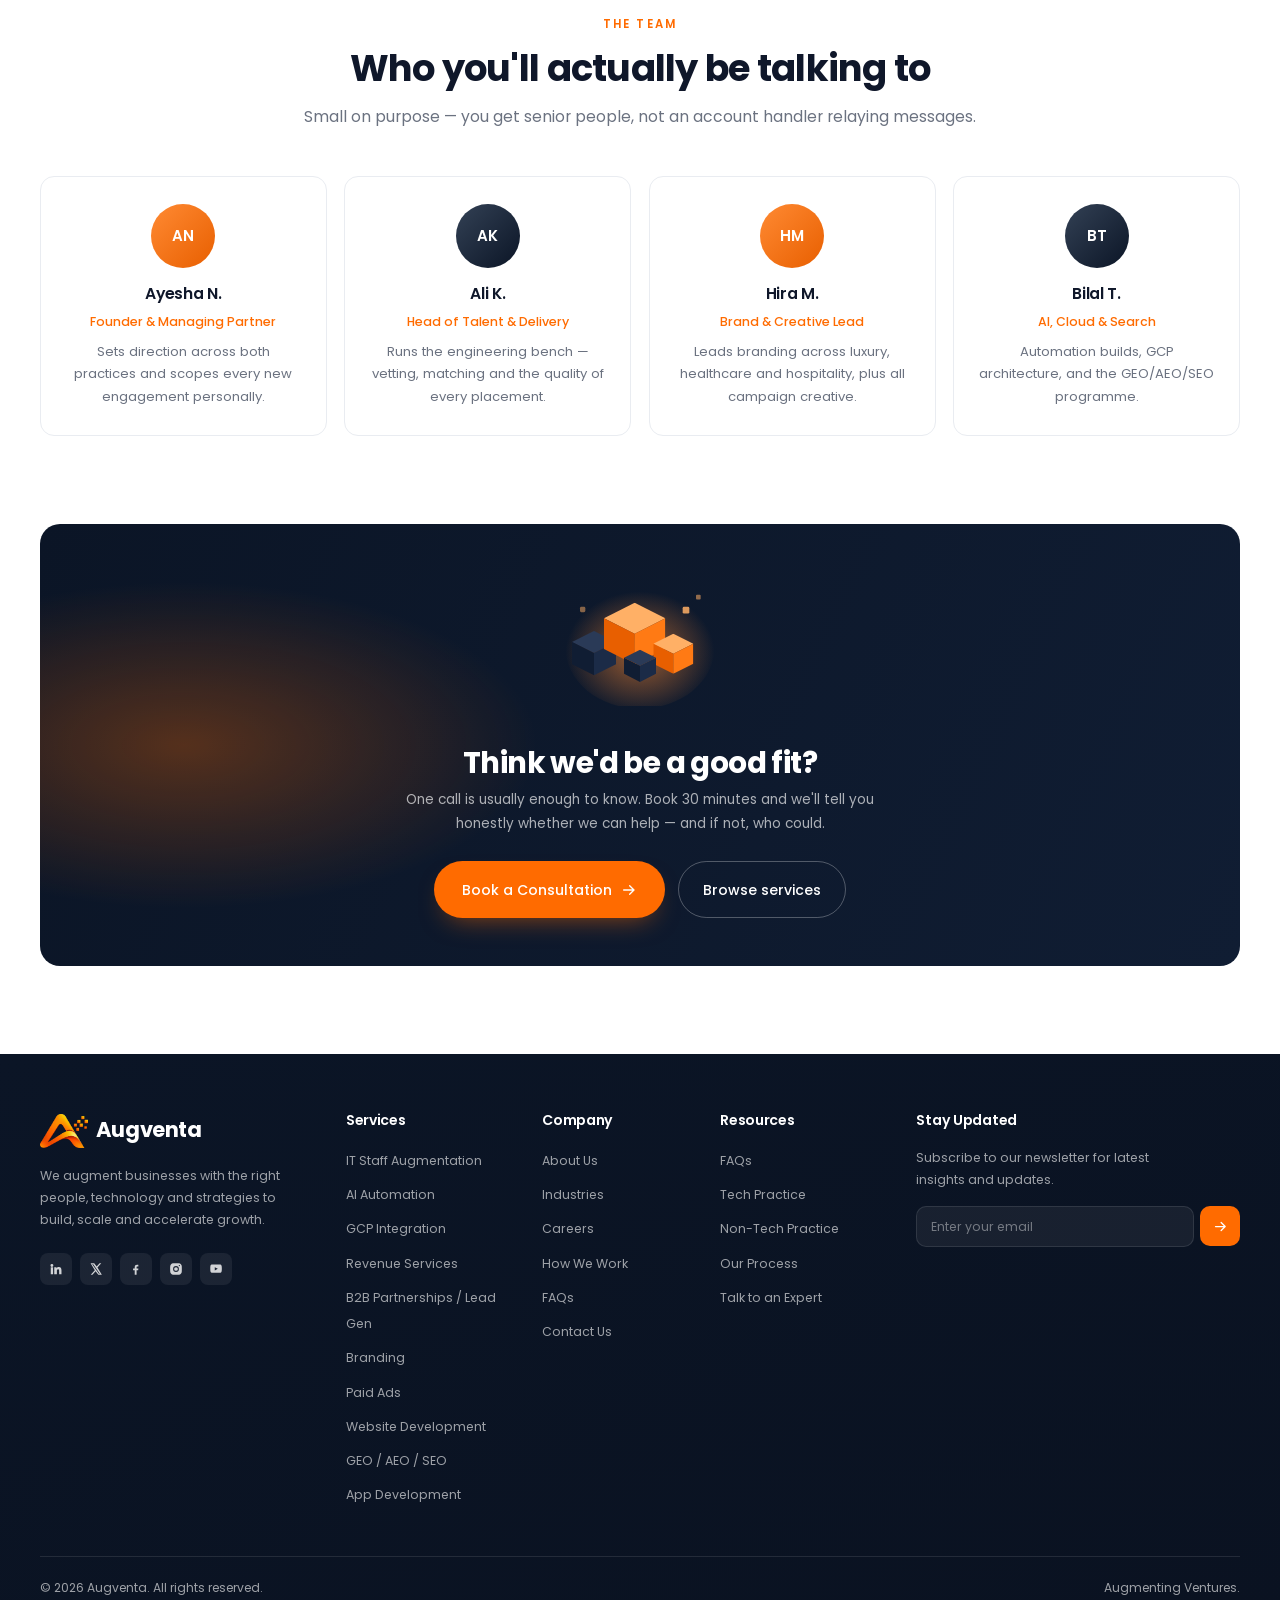
==== commit 3b0fc19e: "Use the real Augventa artwork for the logo mark Sidrah supplied the original lockup, so the hand-dra" ====
--- a/about.html
+++ b/about.html
@@ -21,11 +21,11 @@
 <meta name="twitter:description" content="A technology and growth partner running two practices, with one accountable point of contact.">
 <meta name="twitter:image" content="https://augventa.com/assets/og-image.jpg">
 
-<link rel="icon" href="assets/favicon.svg?v=20260831d" type="image/svg+xml">
+<link rel="icon" href="assets/favicon.svg?v=20260831e" type="image/svg+xml">
 <link rel="preconnect" href="https://fonts.googleapis.com">
 <link rel="preconnect" href="https://fonts.gstatic.com" crossorigin>
 <link href="https://fonts.googleapis.com/css2?family=Poppins:wght@300;400;500;600;700&display=swap" rel="stylesheet">
-<link rel="stylesheet" href="assets/style.css?v=20260831d">
+<link rel="stylesheet" href="assets/style.css?v=20260831e">
 
 <script type="application/ld+json">
 {
@@ -111,7 +111,7 @@
 <!-- ================= HEADER ================= -->
 <header class="header" id="siteHeader">
   <div class="wrap nav">
-    <a href="index.html" class="logo"><img src="assets/logo.svg?v=20260831d" alt="" class="logo-mark" width="38" height="38"> Augventa</a>
+    <a href="index.html" class="logo"><img src="assets/logo.png?v=20260831e" alt="" class="logo-mark" width="320" height="227"> Augventa</a>
 
     <ul class="nav-links" id="navLinks">
       <li><a href="index.html">Home</a></li>
@@ -340,7 +340,7 @@
 <section class="sec" style="padding-top:0">
   <div class="wrap">
     <div class="cta-band stack reveal">
-      <img src="assets/cta-art.svg?v=20260831d" alt="" class="cta-art">
+      <img src="assets/cta-art.svg?v=20260831e" alt="" class="cta-art">
       <div class="cta-copy">
         <h2>Think we'd be a good fit?</h2>
         <p>One call is usually enough to know. Book 30 minutes and we'll tell you honestly whether we can help — and if not, who could.</p>
@@ -358,7 +358,7 @@
   <div class="wrap">
     <div class="foot-grid">
       <div>
-        <a href="index.html" class="logo"><img src="assets/logo.svg?v=20260831d" alt="" class="logo-mark" width="38" height="38"> Augventa</a>
+        <a href="index.html" class="logo"><img src="assets/logo.png?v=20260831e" alt="" class="logo-mark" width="320" height="227"> Augventa</a>
         <p>We augment businesses with the right people, technology and strategies to build, scale and accelerate growth.</p>
         <div class="socials">
           <a href="#" aria-label="LinkedIn"><svg viewBox="0 0 24 24"><use href="#i-linkedin"/></svg></a>
@@ -427,6 +427,6 @@
   </div>
 </footer>
 
-<script src="assets/script.js?v=20260831d"></script>
+<script src="assets/script.js?v=20260831e"></script>
 </body>
 </html>
--- a/assets/style.css
+++ b/assets/style.css
@@ -173,7 +173,8 @@
 .nav { display: flex; align-items: center; justify-content: space-between; height: 78px; gap: 1.5rem; }
 
 .logo { display: flex; align-items: center; gap: .5rem; font-weight: 700; font-size: 1.32rem; color: var(--ink); letter-spacing: -.02em; }
-.logo-mark { width: 38px; height: 38px; flex-shrink: 0; }
+/* The mark is the wide "A" lockup (320x227), so drive it off height. */
+.logo-mark { height: 34px; width: auto; flex-shrink: 0; }
 
 .nav-links { display: flex; align-items: center; gap: 1.9rem; }
 .nav-links > li { position: relative; }
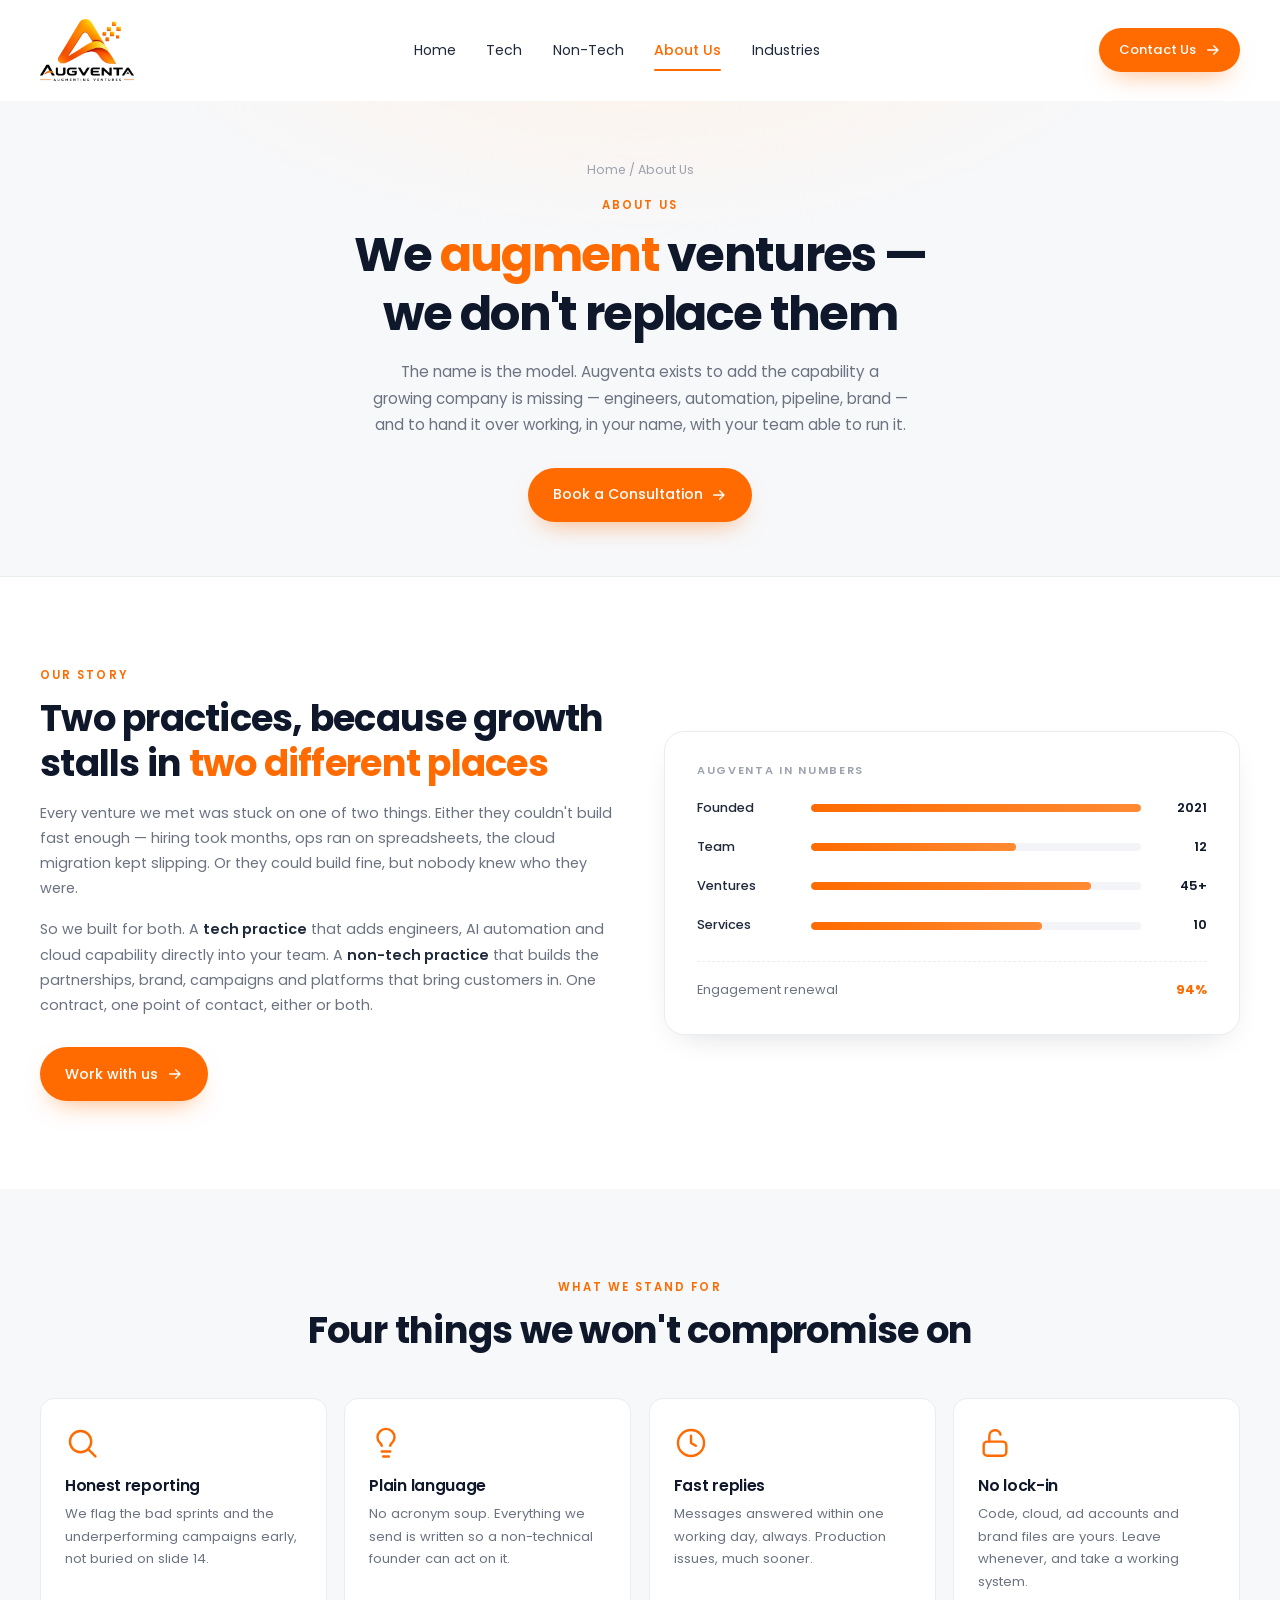
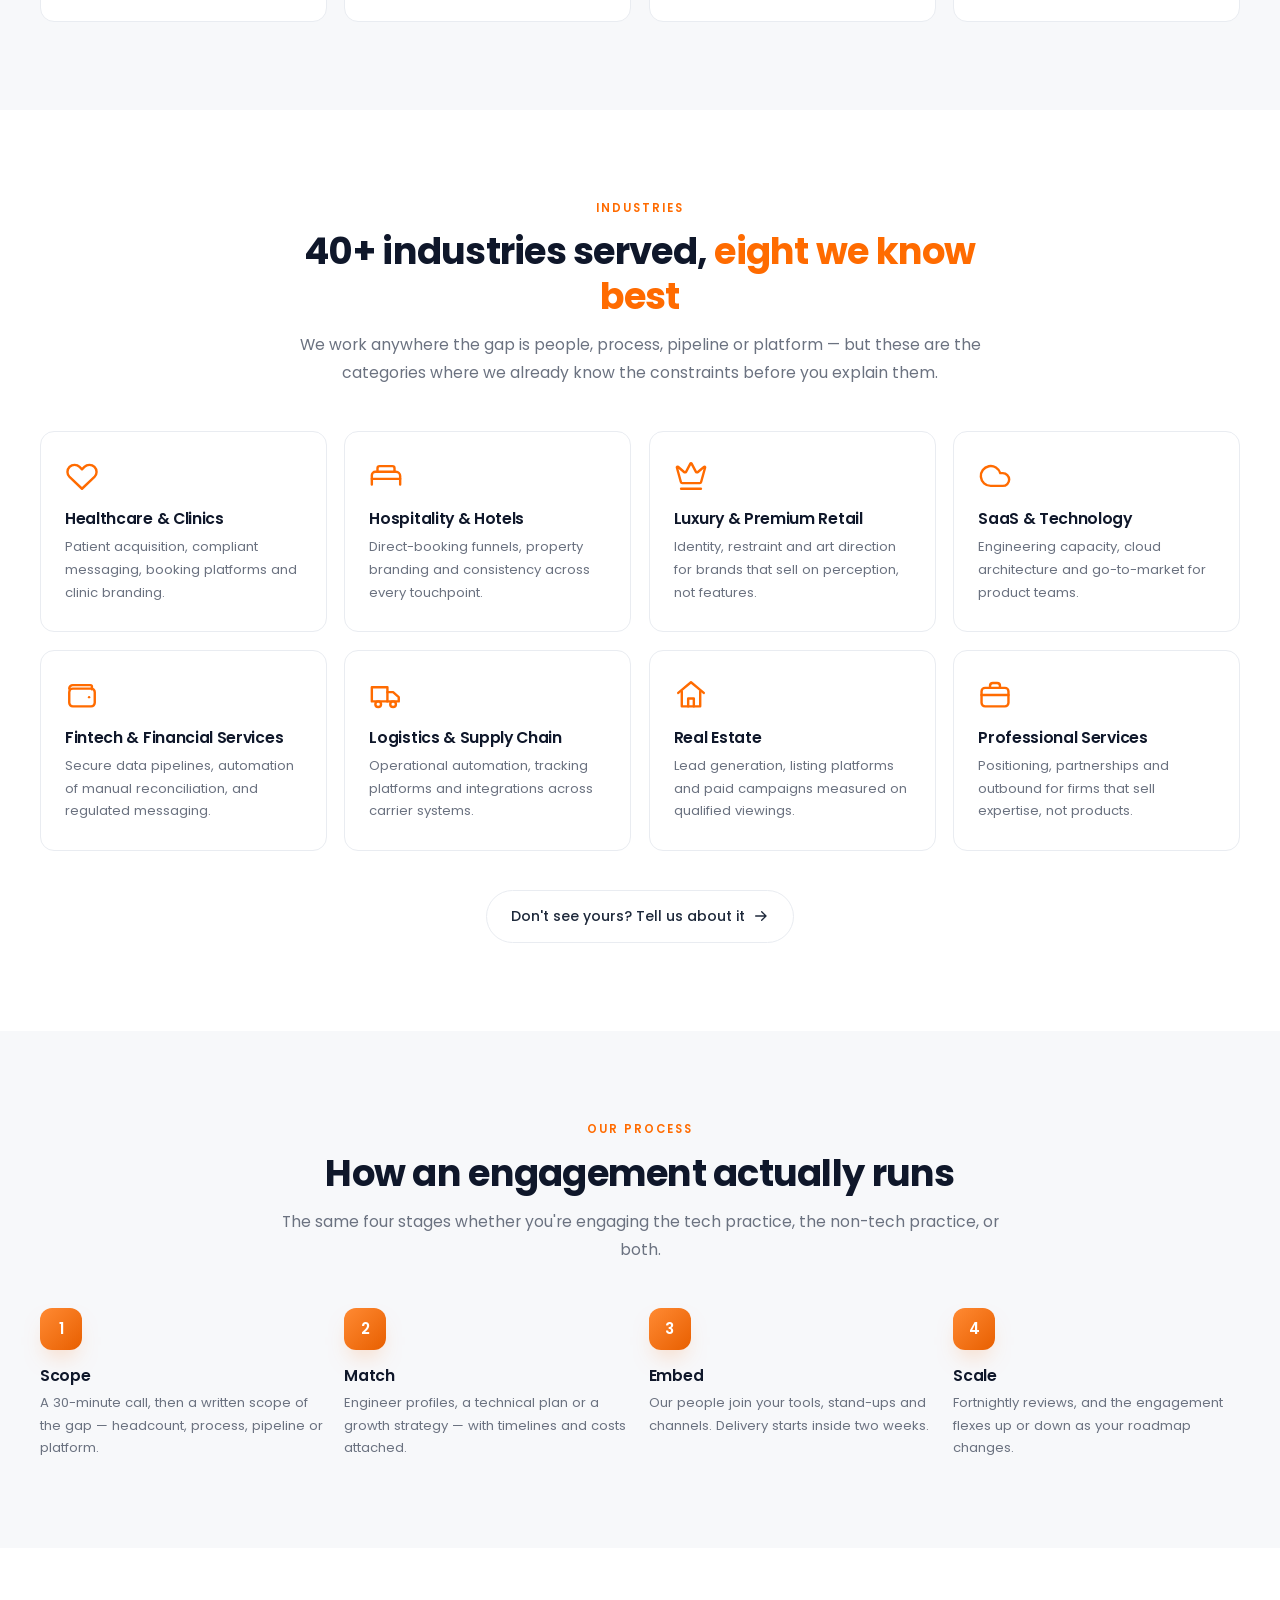
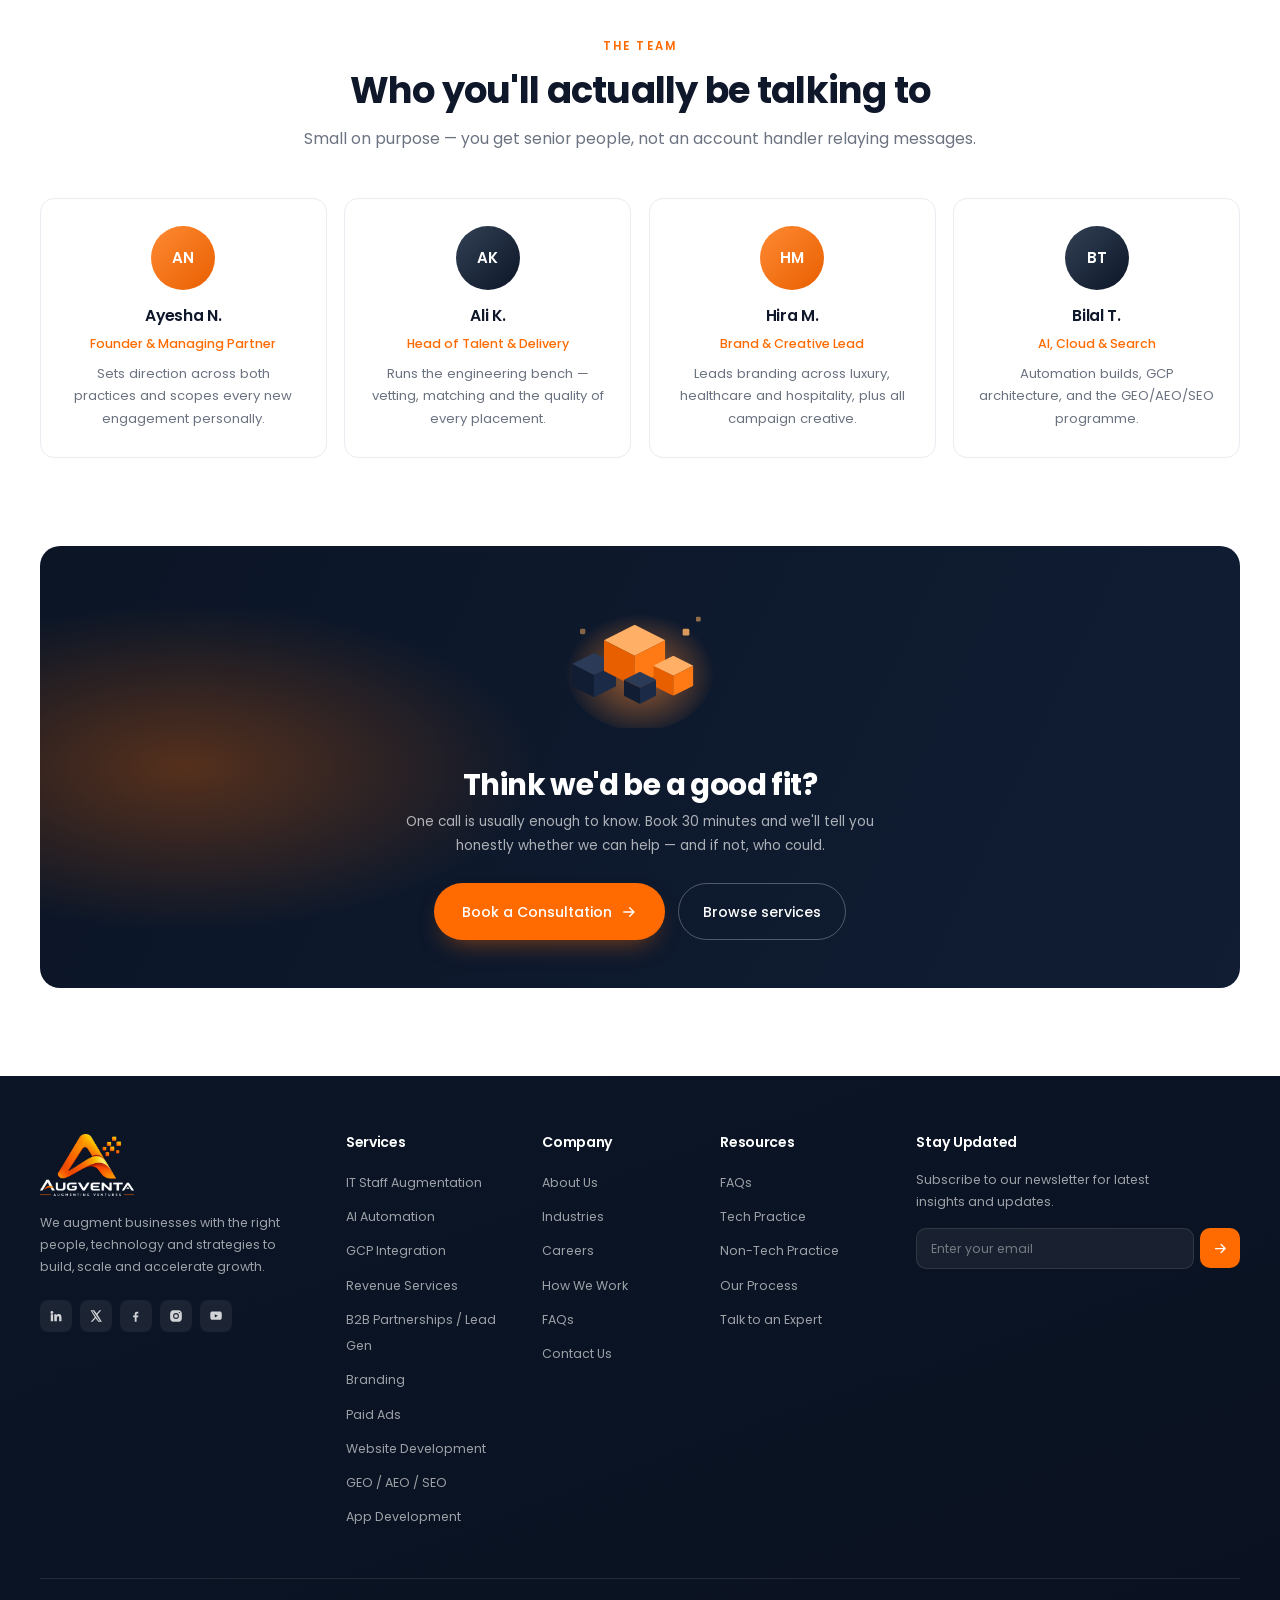
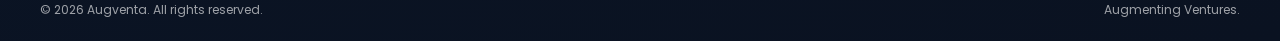
==== commit 70e5b00c: "Use the full Augventa lockup as the site logo Sidrah swapped the header logo for the complete lockup" ====
--- a/about.html
+++ b/about.html
@@ -21,11 +21,11 @@
 <meta name="twitter:description" content="A technology and growth partner running two practices, with one accountable point of contact.">
 <meta name="twitter:image" content="https://augventa.com/assets/og-image.jpg">
 
-<link rel="icon" href="assets/favicon.svg?v=20260831e" type="image/svg+xml">
+<link rel="icon" href="assets/favicon.svg?v=20260901a" type="image/svg+xml">
 <link rel="preconnect" href="https://fonts.googleapis.com">
 <link rel="preconnect" href="https://fonts.gstatic.com" crossorigin>
 <link href="https://fonts.googleapis.com/css2?family=Poppins:wght@300;400;500;600;700&display=swap" rel="stylesheet">
-<link rel="stylesheet" href="assets/style.css?v=20260831e">
+<link rel="stylesheet" href="assets/style.css?v=20260901a">
 
 <script type="application/ld+json">
 {
@@ -111,7 +111,7 @@
 <!-- ================= HEADER ================= -->
 <header class="header" id="siteHeader">
   <div class="wrap nav">
-    <a href="index.html" class="logo"><img src="assets/logo.png?v=20260831e" alt="" class="logo-mark" width="320" height="227"> Augventa</a>
+    <a href="index.html" class="logo" aria-label="Augventa — Augmenting Ventures"><img src="assets/logo-full.png?v=20260901a" alt="Augventa" class="logo-mark" width="620" height="408"></a>
 
     <ul class="nav-links" id="navLinks">
       <li><a href="index.html">Home</a></li>
@@ -340,7 +340,7 @@
 <section class="sec" style="padding-top:0">
   <div class="wrap">
     <div class="cta-band stack reveal">
-      <img src="assets/cta-art.svg?v=20260831e" alt="" class="cta-art">
+      <img src="assets/cta-art.svg?v=20260901a" alt="" class="cta-art">
       <div class="cta-copy">
         <h2>Think we'd be a good fit?</h2>
         <p>One call is usually enough to know. Book 30 minutes and we'll tell you honestly whether we can help — and if not, who could.</p>
@@ -358,7 +358,7 @@
   <div class="wrap">
     <div class="foot-grid">
       <div>
-        <a href="index.html" class="logo"><img src="assets/logo.png?v=20260831e" alt="" class="logo-mark" width="320" height="227"> Augventa</a>
+        <a href="index.html" class="logo" aria-label="Augventa — Augmenting Ventures"><img src="assets/logo-full-light.png?v=20260901a" alt="Augventa" class="logo-mark" width="620" height="408"></a>
         <p>We augment businesses with the right people, technology and strategies to build, scale and accelerate growth.</p>
         <div class="socials">
           <a href="#" aria-label="LinkedIn"><svg viewBox="0 0 24 24"><use href="#i-linkedin"/></svg></a>
@@ -427,6 +427,6 @@
   </div>
 </footer>
 
-<script src="assets/script.js?v=20260831e"></script>
+<script src="assets/script.js?v=20260901a"></script>
 </body>
 </html>
--- a/assets/style.css
+++ b/assets/style.css
@@ -54,7 +54,7 @@
    2. RESET / BASE
    ------------------------------------------------------------ */
 *, *::before, *::after { margin: 0; padding: 0; box-sizing: border-box; }
-html { scroll-behavior: smooth; scroll-padding-top: 90px; }
+html { scroll-behavior: smooth; scroll-padding-top: 112px; }
 body {
   font-family: var(--font);
   font-size: 15px;
@@ -170,11 +170,12 @@
 }
 .header.stuck { border-color: var(--line); box-shadow: 0 6px 22px -18px rgba(15,23,42,.5); }
 
-.nav { display: flex; align-items: center; justify-content: space-between; height: 78px; gap: 1.5rem; }
+/* Tall enough to give the stacked lockup room to be legible. */
+.nav { display: flex; align-items: center; justify-content: space-between; height: 100px; gap: 1.5rem; }
 
 .logo { display: flex; align-items: center; gap: .5rem; font-weight: 700; font-size: 1.32rem; color: var(--ink); letter-spacing: -.02em; }
-/* The mark is the wide "A" lockup (320x227), so drive it off height. */
-.logo-mark { height: 34px; width: auto; flex-shrink: 0; }
+/* The full lockup is landscape (620x408), so drive it off height. */
+.logo-mark { height: 62px; width: auto; flex-shrink: 0; }
 
 .nav-links { display: flex; align-items: center; gap: 1.9rem; }
 .nav-links > li { position: relative; }
@@ -773,13 +774,15 @@
 }
 
 @media (max-width: 980px) {
+  .nav { height: 88px; }
+  .logo-mark { height: 52px; }
   .burger { display: block; }
   .nav-links {
-    position: absolute; top: 78px; left: 0; right: 0;
+    position: absolute; top: 88px; left: 0; right: 0;
     background: #fff; border-bottom: 1px solid var(--line);
     flex-direction: column; align-items: stretch; gap: 0;
     padding: .5rem 1.25rem 1.4rem;
-    max-height: calc(100vh - 78px); overflow-y: auto;
+    max-height: calc(100vh - 88px); overflow-y: auto;
     box-shadow: var(--sh);
     display: none;
   }
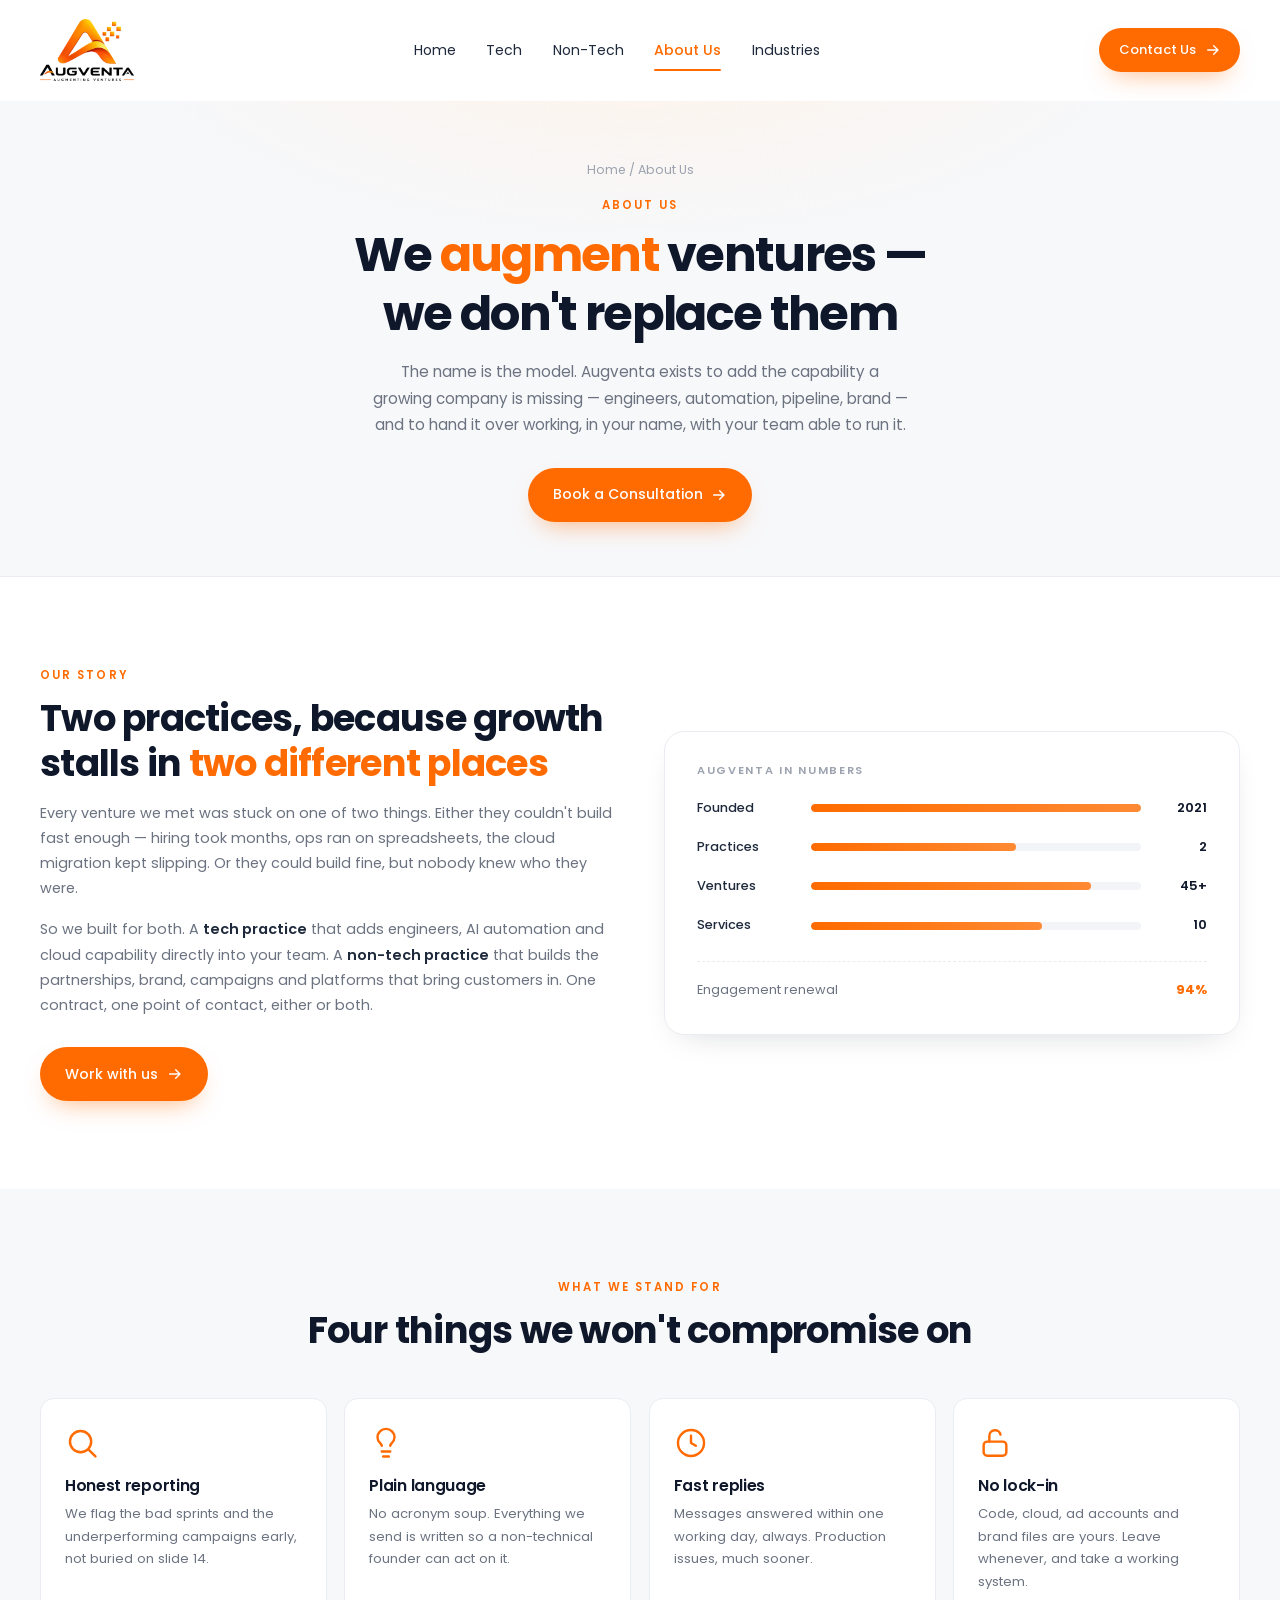
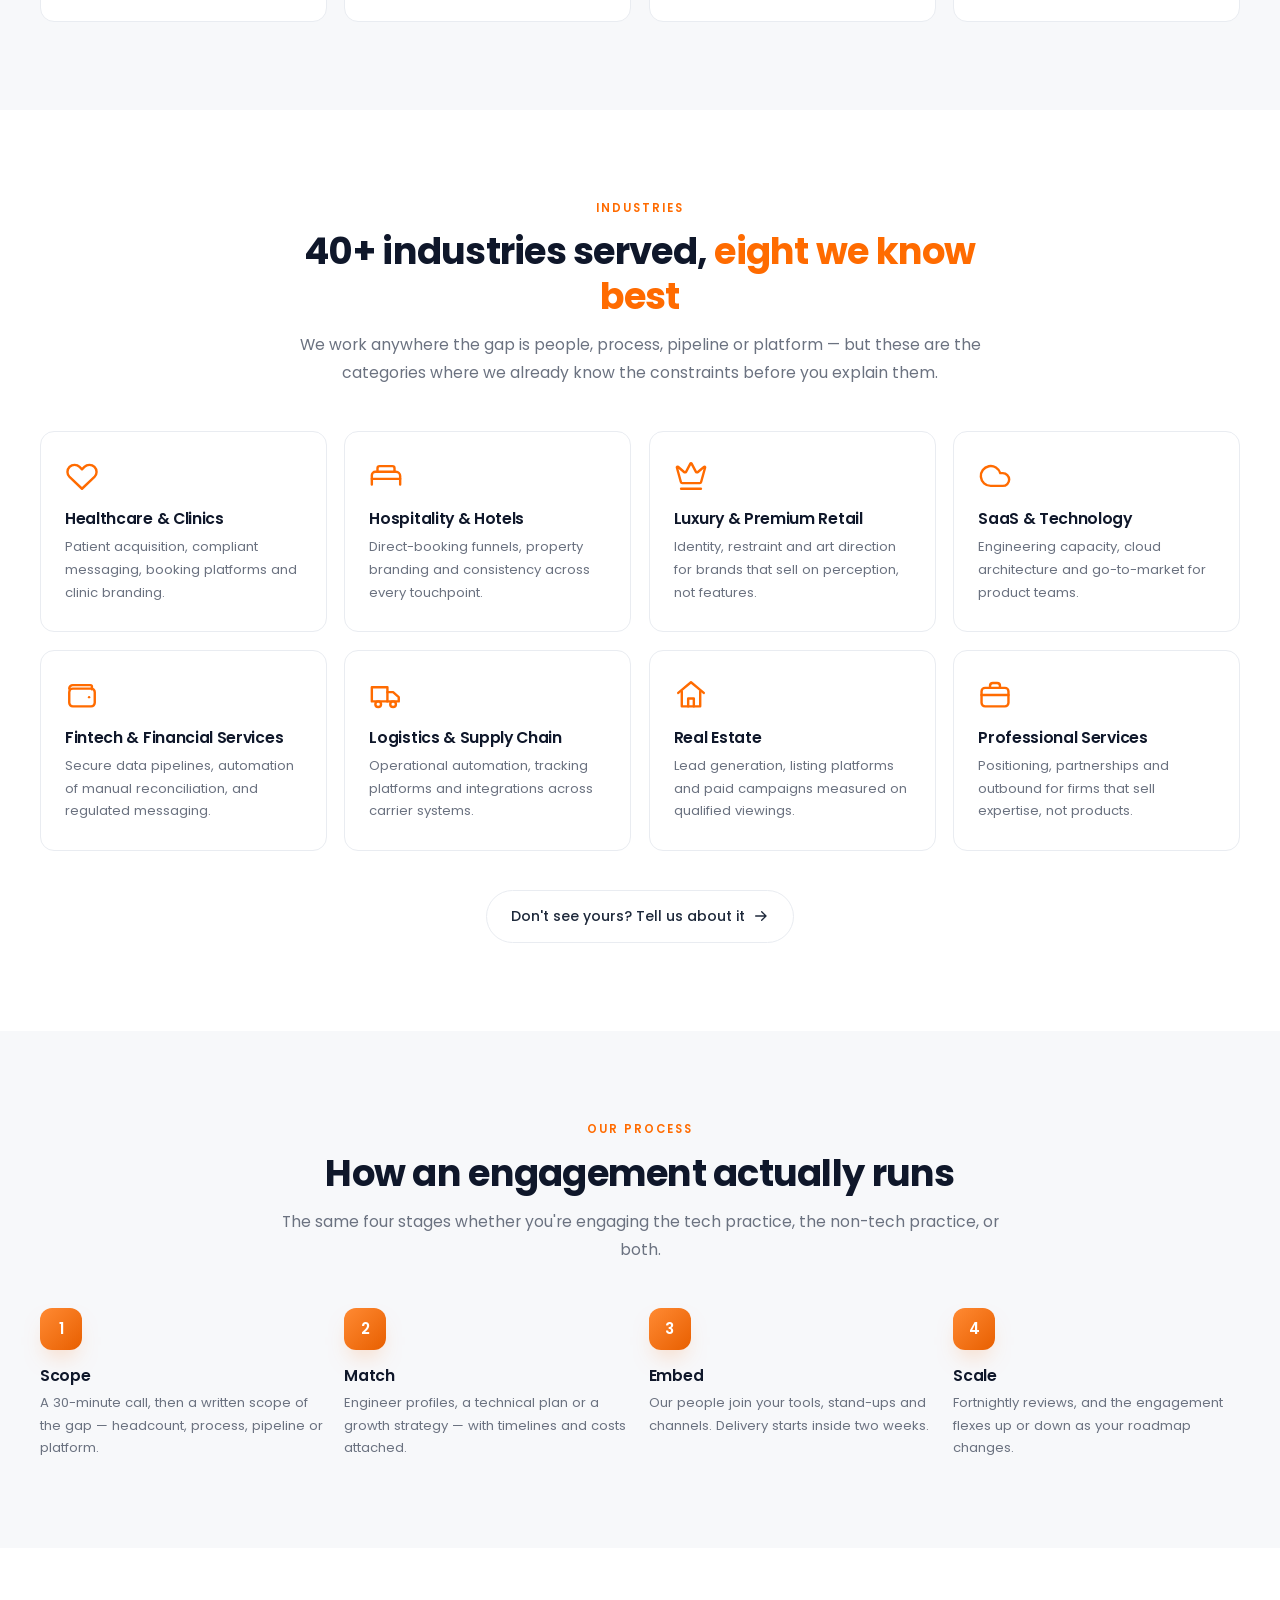
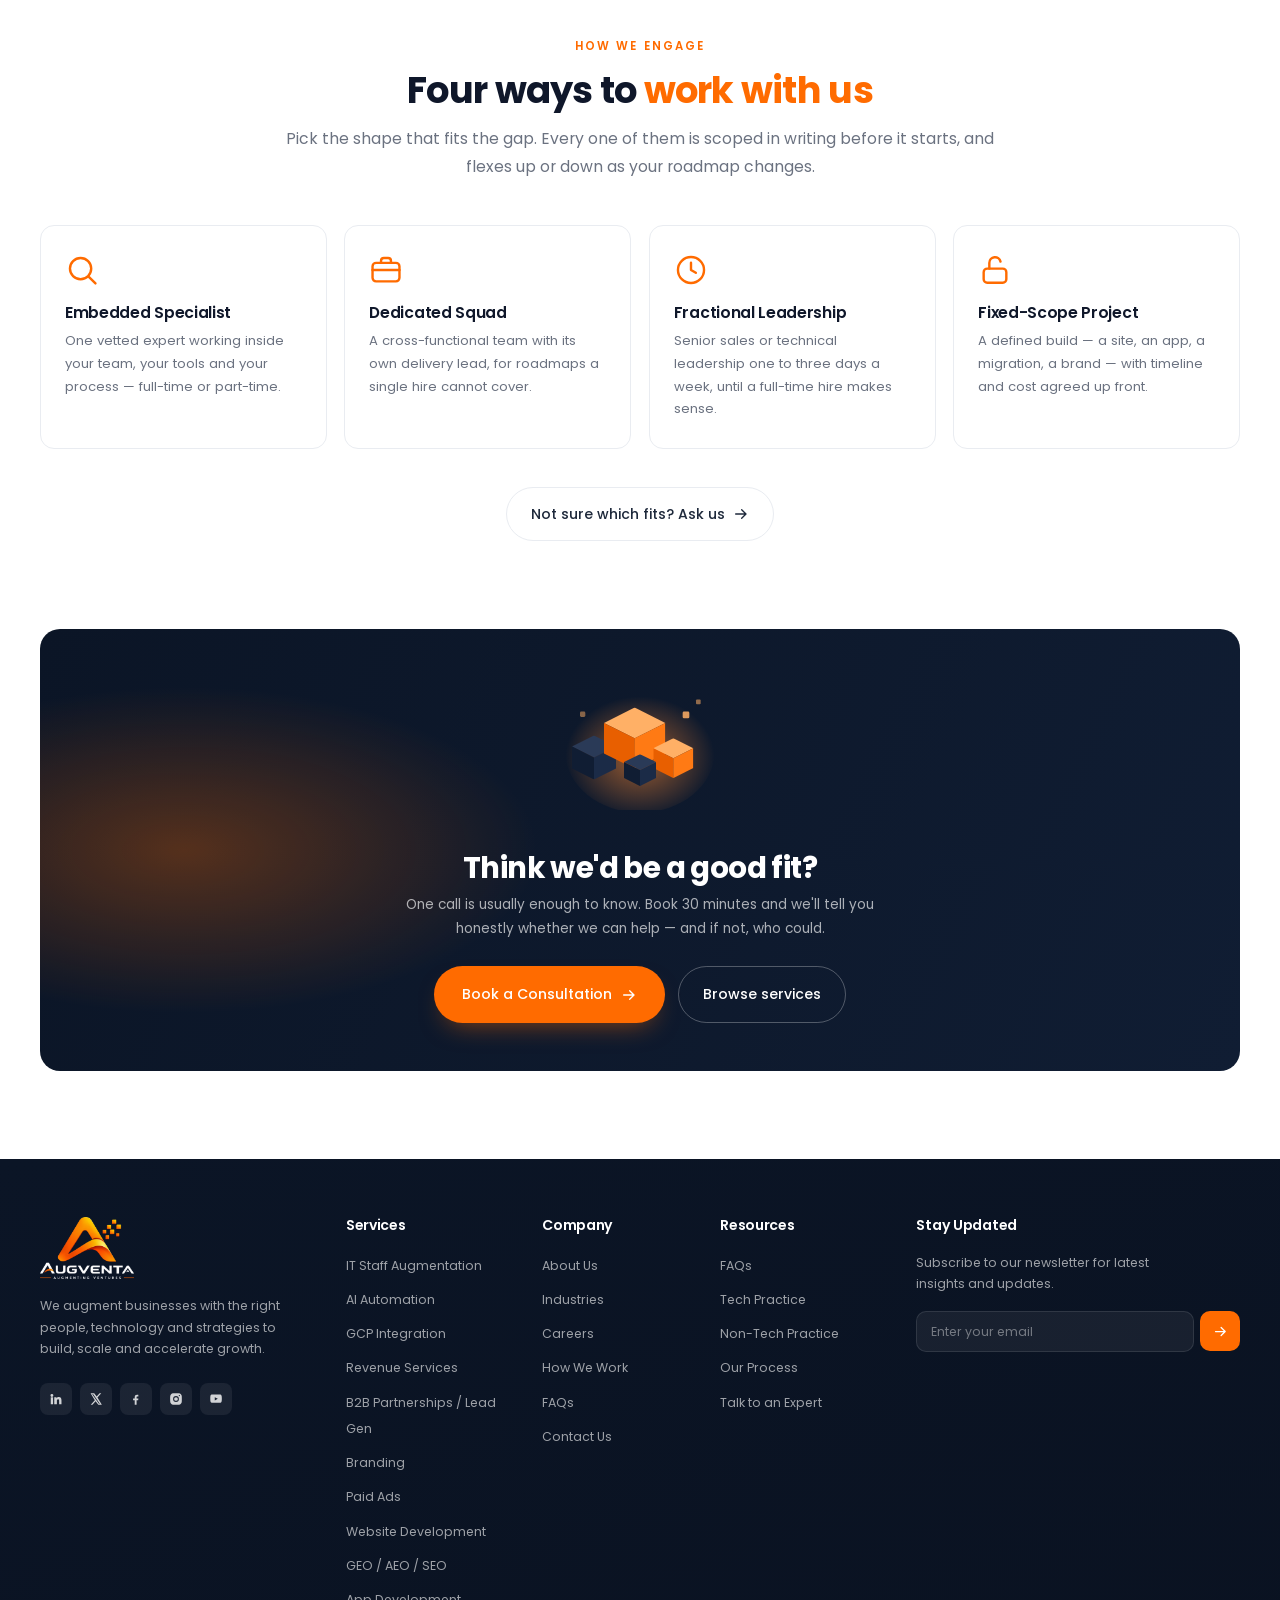
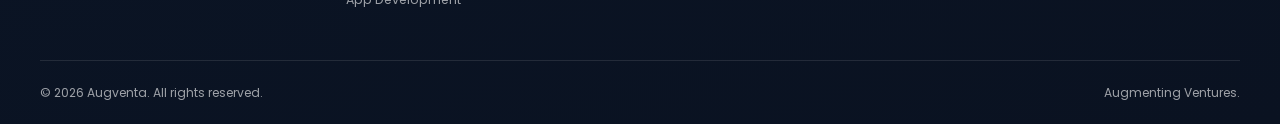
==== commit bf47da5b: "Move the five reasons into the hero, redraw the illustration, drop the team section Three changes Si" ====
--- a/about.html
+++ b/about.html
@@ -5,7 +5,7 @@
 <meta name="viewport" content="width=device-width, initial-scale=1.0">
 
 <title>About Augventa | Augmenting Ventures</title>
-<meta name="description" content="Augventa is a technology and growth partner running two practices — talent, AI automation and cloud on one side; brand, pipeline and platforms on the other. Meet the team, the industries we serve and how we work.">
+<meta name="description" content="Augventa is a technology and growth partner running two practices — talent, AI automation and cloud on one side; brand, pipeline and platforms on the other. See the industries we serve, how we work and the ways you can engage us.">
 <link rel="canonical" href="https://augventa.com/about.html">
 <meta name="robots" content="index, follow, max-image-preview:large">
 <meta name="theme-color" content="#ff6b00">
@@ -21,11 +21,11 @@
 <meta name="twitter:description" content="A technology and growth partner running two practices, with one accountable point of contact.">
 <meta name="twitter:image" content="https://augventa.com/assets/og-image.jpg">
 
-<link rel="icon" href="assets/favicon.svg?v=20260901a" type="image/svg+xml">
+<link rel="icon" href="assets/favicon.svg?v=20260901b" type="image/svg+xml">
 <link rel="preconnect" href="https://fonts.googleapis.com">
 <link rel="preconnect" href="https://fonts.gstatic.com" crossorigin>
 <link href="https://fonts.googleapis.com/css2?family=Poppins:wght@300;400;500;600;700&display=swap" rel="stylesheet">
-<link rel="stylesheet" href="assets/style.css?v=20260901a">
+<link rel="stylesheet" href="assets/style.css?v=20260901b">
 
 <script type="application/ld+json">
 {
@@ -35,7 +35,7 @@
       "@type": "AboutPage",
       "url": "https://augventa.com/about.html",
       "name": "About Augventa",
-      "description": "The story, values, industries, process and team behind Augventa.",
+      "description": "The story, values, industries, process and engagement models behind Augventa.",
       "mainEntity": { "@id": "https://augventa.com/#organization" }
     },
     {
@@ -111,7 +111,7 @@
 <!-- ================= HEADER ================= -->
 <header class="header" id="siteHeader">
   <div class="wrap nav">
-    <a href="index.html" class="logo" aria-label="Augventa — Augmenting Ventures"><img src="assets/logo-full.png?v=20260901a" alt="Augventa" class="logo-mark" width="620" height="408"></a>
+    <a href="index.html" class="logo" aria-label="Augventa — Augmenting Ventures"><img src="assets/logo-full.png?v=20260901b" alt="Augventa" class="logo-mark" width="620" height="408"></a>
 
     <ul class="nav-links" id="navLinks">
       <li><a href="index.html">Home</a></li>
@@ -167,7 +167,7 @@
     <div class="split-media">
       <h4 class="media-title">Augventa in numbers</h4>
       <div class="bar-row"><span class="label">Founded</span><div class="bar"><i style="width:100%"></i></div><span class="val">2021</span></div>
-      <div class="bar-row"><span class="label">Team</span><div class="bar"><i style="width:62%"></i></div><span class="val">12</span></div>
+      <div class="bar-row"><span class="label">Practices</span><div class="bar"><i style="width:62%"></i></div><span class="val">2</span></div>
       <div class="bar-row"><span class="label">Ventures</span><div class="bar"><i style="width:85%"></i></div><span class="val">45+</span></div>
       <div class="bar-row"><span class="label">Services</span><div class="bar"><i style="width:70%"></i></div><span class="val">10</span></div>
       <div class="media-foot"><span>Engagement renewal</span><b>94%</b></div>
@@ -298,40 +298,40 @@
   </div>
 </section>
 
-<!-- ================= TEAM =================
-     ⚠️ Placeholder people — replace with your real team before launch. -->
-<section class="sec">
+<!-- ================= HOW WE ENGAGE ================= -->
+<section class="sec" id="engage">
   <div class="wrap">
     <div class="sec-head reveal">
-      <span class="eyebrow">The team</span>
-      <h2>Who you'll actually be talking to</h2>
-      <p>Small on purpose — you get senior people, not an account handler relaying messages.</p>
-    </div>
+      <span class="eyebrow">How we engage</span>
+      <h2>Four ways to <span class="orange">work with us</span></h2>
+      <p>Pick the shape that fits the gap. Every one of them is scoped in writing before it starts, and flexes up or down as your roadmap changes.</p>
+    </div>
+
     <div class="grid-4">
-      <div class="card center reveal">
-        <span class="av" style="width:64px;height:64px;border-radius:50%;display:grid;place-items:center;margin:0 auto 1rem;color:#fff;font-weight:600;background:linear-gradient(135deg,var(--brand-light),var(--brand-dark));">AN</span>
-        <h3>Ayesha N.</h3>
-        <p style="color:var(--brand);font-weight:500;font-size:.78rem;margin-bottom:.5rem;">Founder &amp; Managing Partner</p>
-        <p>Sets direction across both practices and scopes every new engagement personally.</p>
-      </div>
-      <div class="card center reveal">
-        <span class="av" style="width:64px;height:64px;border-radius:50%;display:grid;place-items:center;margin:0 auto 1rem;color:#fff;font-weight:600;background:linear-gradient(135deg,#334155,#0b1526);">AK</span>
-        <h3>Ali K.</h3>
-        <p style="color:var(--brand);font-weight:500;font-size:.78rem;margin-bottom:.5rem;">Head of Talent &amp; Delivery</p>
-        <p>Runs the engineering bench — vetting, matching and the quality of every placement.</p>
-      </div>
-      <div class="card center reveal">
-        <span class="av" style="width:64px;height:64px;border-radius:50%;display:grid;place-items:center;margin:0 auto 1rem;color:#fff;font-weight:600;background:linear-gradient(135deg,var(--brand-light),var(--brand-dark));">HM</span>
-        <h3>Hira M.</h3>
-        <p style="color:var(--brand);font-weight:500;font-size:.78rem;margin-bottom:.5rem;">Brand &amp; Creative Lead</p>
-        <p>Leads branding across luxury, healthcare and hospitality, plus all campaign creative.</p>
-      </div>
-      <div class="card center reveal">
-        <span class="av" style="width:64px;height:64px;border-radius:50%;display:grid;place-items:center;margin:0 auto 1rem;color:#fff;font-weight:600;background:linear-gradient(135deg,#334155,#0b1526);">BT</span>
-        <h3>Bilal T.</h3>
-        <p style="color:var(--brand);font-weight:500;font-size:.78rem;margin-bottom:.5rem;">AI, Cloud &amp; Search</p>
-        <p>Automation builds, GCP architecture, and the GEO/AEO/SEO programme.</p>
-      </div>
+      <div class="card reveal">
+        <div class="svc-ico"><svg viewBox="0 0 24 24"><use href="#i-search"/></svg></div>
+        <h3>Embedded Specialist</h3>
+        <p>One vetted expert working inside your team, your tools and your process — full-time or part-time.</p>
+      </div>
+      <div class="card reveal">
+        <div class="svc-ico"><svg viewBox="0 0 24 24"><use href="#i-briefcase"/></svg></div>
+        <h3>Dedicated Squad</h3>
+        <p>A cross-functional team with its own delivery lead, for roadmaps a single hire cannot cover.</p>
+      </div>
+      <div class="card reveal">
+        <div class="svc-ico"><svg viewBox="0 0 24 24"><use href="#i-clock"/></svg></div>
+        <h3>Fractional Leadership</h3>
+        <p>Senior sales or technical leadership one to three days a week, until a full-time hire makes sense.</p>
+      </div>
+      <div class="card reveal">
+        <div class="svc-ico"><svg viewBox="0 0 24 24"><use href="#i-unlock"/></svg></div>
+        <h3>Fixed-Scope Project</h3>
+        <p>A defined build — a site, an app, a migration, a brand — with timeline and cost agreed up front.</p>
+      </div>
+    </div>
+
+    <div class="svc-more reveal">
+      <a href="contact.html" class="btn btn-outline">Not sure which fits? Ask us <svg class="ico" viewBox="0 0 24 24"><use href="#i-arrow-right"/></svg></a>
     </div>
   </div>
 </section>
@@ -340,7 +340,7 @@
 <section class="sec" style="padding-top:0">
   <div class="wrap">
     <div class="cta-band stack reveal">
-      <img src="assets/cta-art.svg?v=20260901a" alt="" class="cta-art">
+      <img src="assets/cta-art.svg?v=20260901b" alt="" class="cta-art">
       <div class="cta-copy">
         <h2>Think we'd be a good fit?</h2>
         <p>One call is usually enough to know. Book 30 minutes and we'll tell you honestly whether we can help — and if not, who could.</p>
@@ -358,7 +358,7 @@
   <div class="wrap">
     <div class="foot-grid">
       <div>
-        <a href="index.html" class="logo" aria-label="Augventa — Augmenting Ventures"><img src="assets/logo-full-light.png?v=20260901a" alt="Augventa" class="logo-mark" width="620" height="408"></a>
+        <a href="index.html" class="logo" aria-label="Augventa — Augmenting Ventures"><img src="assets/logo-full-light.png?v=20260901b" alt="Augventa" class="logo-mark" width="620" height="408"></a>
         <p>We augment businesses with the right people, technology and strategies to build, scale and accelerate growth.</p>
         <div class="socials">
           <a href="#" aria-label="LinkedIn"><svg viewBox="0 0 24 24"><use href="#i-linkedin"/></svg></a>
@@ -427,6 +427,6 @@
   </div>
 </footer>
 
-<script src="assets/script.js?v=20260901a"></script>
+<script src="assets/script.js?v=20260901b"></script>
 </body>
 </html>
--- a/assets/style.css
+++ b/assets/style.css
@@ -214,13 +214,14 @@
     radial-gradient(700px 420px at 8% 92%, #fdf6f0 0%, rgba(255,255,255,0) 60%),
     #ffffff;
 }
-.hero-grid { display: grid; grid-template-columns: 1fr 1.12fr; gap: 2rem; align-items: center; }
+/* copy | illustration | "why choose us" rail */
+.hero-grid { display: grid; grid-template-columns: 1.15fr 1.14fr .6fr; gap: 1.8rem; align-items: center; }
 
 .hero h1 { margin-bottom: 1.4rem; }
 .hero h1 .orange { display: block; }
 .hero-sub { font-size: 1.02rem; line-height: 1.85; max-width: 30ch; margin-bottom: 2rem; color: var(--body); }
 .hero-actions { display: flex; flex-wrap: wrap; gap: .85rem; }
-.hero-actions .btn { padding: .95rem 1.7rem; font-size: .9rem; }
+.hero-actions .btn { padding: .95rem 1.5rem; font-size: .9rem; }
 
 .hero-trust { display: flex; align-items: center; gap: .9rem; margin-top: 2.8rem; }
 .avatar-stack { display: flex; }
@@ -241,6 +242,25 @@
 
 .hero-art { position: relative; }
 .hero-art img { width: 100%; }
+
+/* ---------- Hero rail: the five reasons, beside the illustration ---------- */
+.hero-rail { display: grid; gap: .15rem; align-content: center; }
+.hero-rail .eyebrow { margin-bottom: .5rem; padding-left: .9rem; }
+.rail-item {
+  display: flex; align-items: flex-start; gap: .75rem;
+  padding: .7rem .9rem; border-radius: 14px;
+  transition: background .2s ease, box-shadow .2s ease, transform .2s ease;
+}
+.rail-item:hover { background: #fff; box-shadow: var(--sh-sm); transform: translateY(-2px); }
+.rail-ico {
+  width: 38px; height: 38px; flex-shrink: 0;
+  border-radius: 50%; background: #fff; color: var(--brand);
+  display: grid; place-items: center;
+  box-shadow: 0 6px 16px -8px rgba(15,23,42,.35);
+}
+.rail-ico svg { width: 18px; height: 18px; }
+.rail-item h3 { font-size: .84rem; font-weight: 600; margin-bottom: .1rem; }
+.rail-item p { font-size: .72rem; line-height: 1.55; }
 
 /* ------------------------------------------------------------
    6. WHAT WE DO — service cards + tech / non-tech toggle
@@ -288,34 +308,10 @@
 .svc-grid.hide { display: none; }
 
 /* ------------------------------------------------------------
-   7. WHY CHOOSE — five column strip with dividers
-   ------------------------------------------------------------ */
-.why-row {
-  display: grid; grid-template-columns: repeat(5, 1fr);
-  margin-top: 2.6rem;
-}
-.why-item { text-align: center; padding: 0 1.4rem; position: relative; }
-.why-item + .why-item::before {
-  content: ''; position: absolute; left: 0; top: 12%; bottom: 12%;
-  width: 1px; background: var(--line);
-}
-.why-ico {
-  width: 62px; height: 62px; margin: 0 auto 1rem;
-  border-radius: 50%; background: #fff;
-  display: grid; place-items: center;
-  color: var(--brand);
-  box-shadow: 0 8px 22px -12px rgba(15,23,42,.28);
-}
-.why-ico svg { width: 27px; height: 27px; }
-.why-item h3 { font-size: .93rem; font-weight: 600; margin-bottom: .4rem; }
-.why-item p { font-size: .78rem; line-height: 1.65; }
-
-/* ------------------------------------------------------------
-   8. STATS BAR (dark, with carousel arrows)
+   7. STATS BAR (dark, with carousel arrows)
    ------------------------------------------------------------ */
 .stats-bar {
   position: relative;
-  margin-top: 3.4rem;
   background:
     radial-gradient(600px 220px at 85% 0%, rgba(255,107,0,.18), transparent 70%),
     linear-gradient(120deg, var(--dark) 0%, var(--dark-2) 100%);
@@ -764,6 +760,26 @@
 /* ------------------------------------------------------------
    18. RESPONSIVE
    ------------------------------------------------------------ */
+/* Below this the wrap has no side room left for the decorative art to
+   bleed into, so pull it back inside. */
+@media (max-width: 1260px) {
+  .faq-art { margin-left: 0; }
+  .tst-cubes { left: 0; }
+}
+
+/* The rail cannot hold a column below this, so it drops under the hero
+   and lays the five reasons out in a row instead. */
+@media (max-width: 1180px) {
+  .hero-grid { grid-template-columns: 1fr 1.1fr; }
+  .hero-rail {
+    grid-column: 1 / -1;
+    grid-template-columns: repeat(5, 1fr);
+    gap: .4rem; margin-top: 1rem;
+  }
+  .hero-rail .eyebrow { grid-column: 1 / -1; text-align: center; padding-left: 0; }
+  .rail-item { flex-direction: column; align-items: center; text-align: center; gap: .55rem; }
+}
+
 @media (max-width: 1100px) {
   .svc-grid.g6 { grid-template-columns: repeat(3, 1fr); }
   .foot-grid { grid-template-columns: 1.4fr 1fr 1fr; row-gap: 2.4rem; }
@@ -797,8 +813,7 @@
   .hero-sub { max-width: 46ch; }
 
   .svc-grid.g4 { grid-template-columns: repeat(2, 1fr); }
-  .why-row { grid-template-columns: repeat(3, 1fr); row-gap: 2.4rem; }
-  .why-item + .why-item::before { display: none; }
+  .hero-rail { grid-template-columns: repeat(3, 1fr); row-gap: 1rem; }
   .stats-bar { padding: 1.8rem 1.4rem; }
   .stats-track { grid-template-columns: repeat(3, 1fr); row-gap: 1.6rem; }
   .stats-bar .arw { display: none; }
@@ -822,7 +837,7 @@
   .hero-actions .btn { width: 100%; }
   .cta-actions { flex-direction: column; align-items: stretch; }
   .svc-grid.g4, .svc-grid.g6 { grid-template-columns: 1fr; }
-  .why-row { grid-template-columns: repeat(2, 1fr); }
+  .hero-rail { grid-template-columns: repeat(2, 1fr); }
   .stats-track { grid-template-columns: repeat(2, 1fr); }
   .stat { justify-content: flex-start; }
   .cases-panel { padding: 1.6rem 1.2rem; }
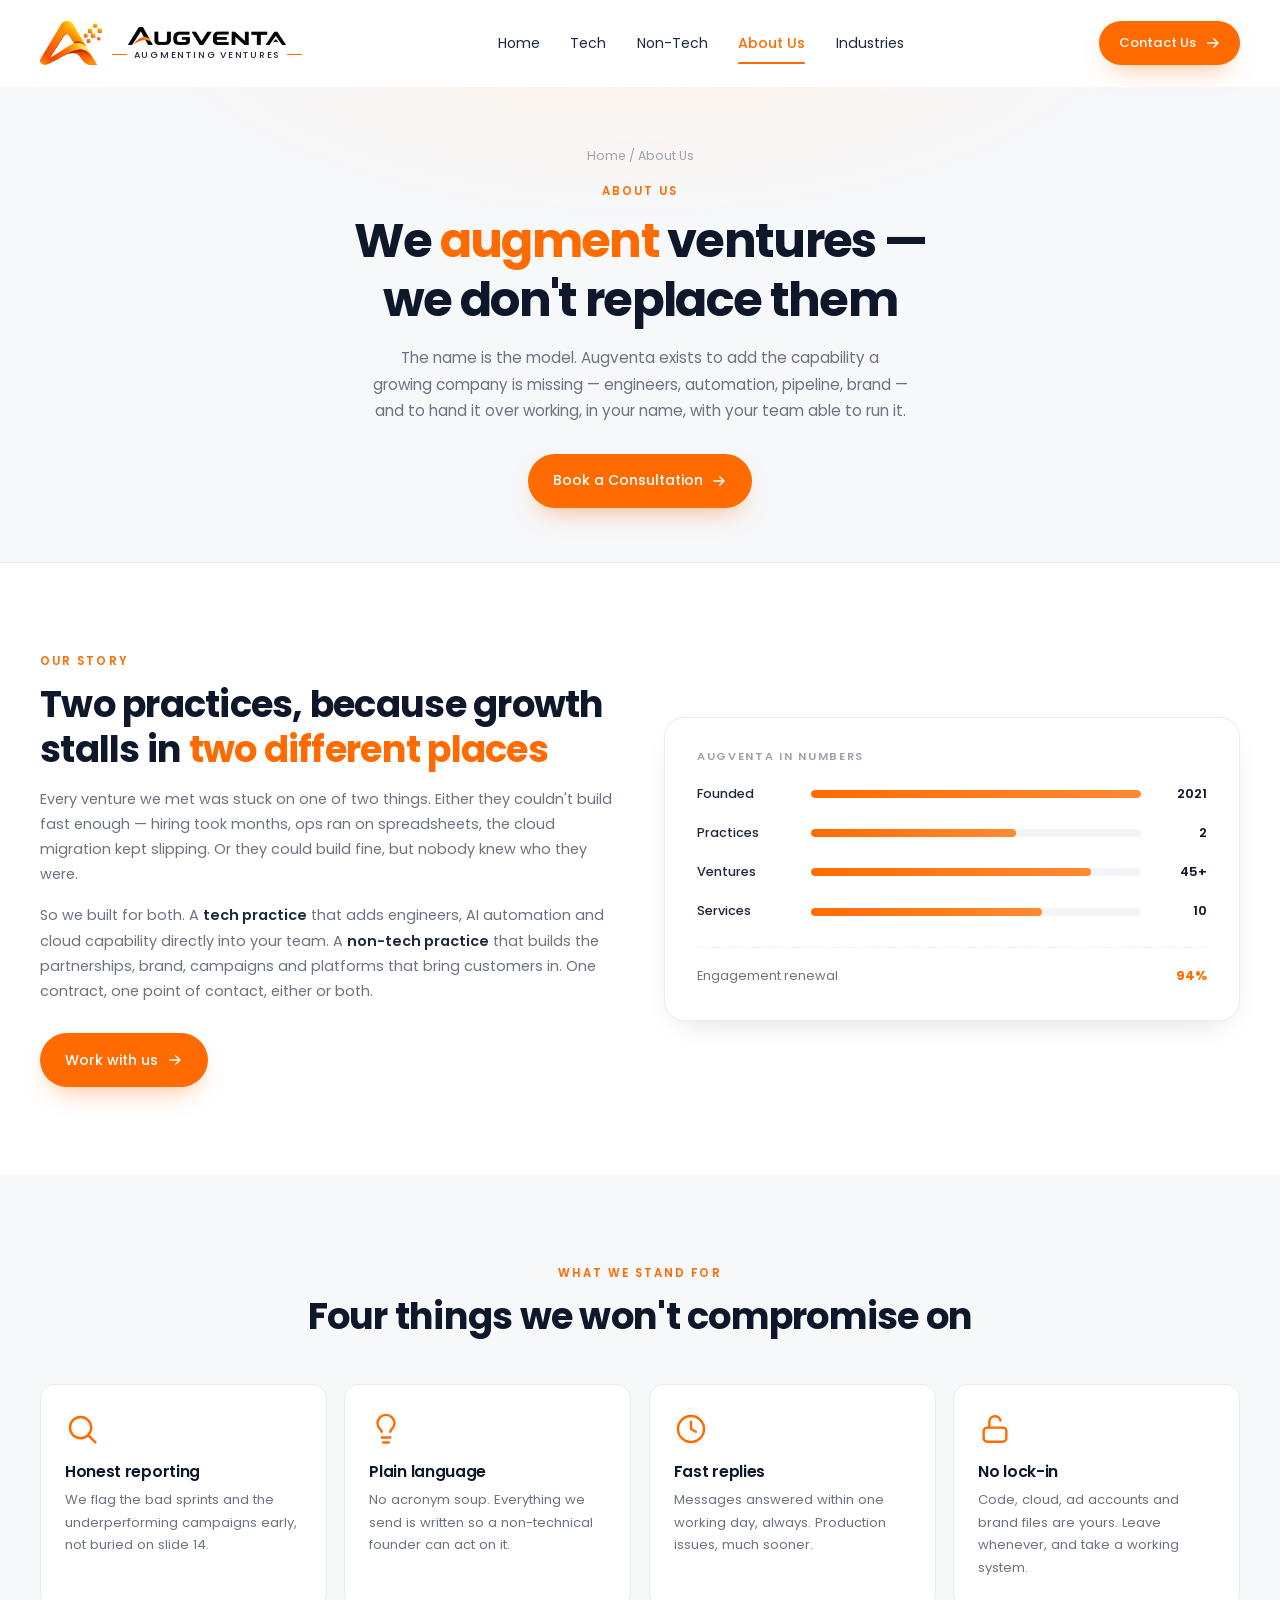
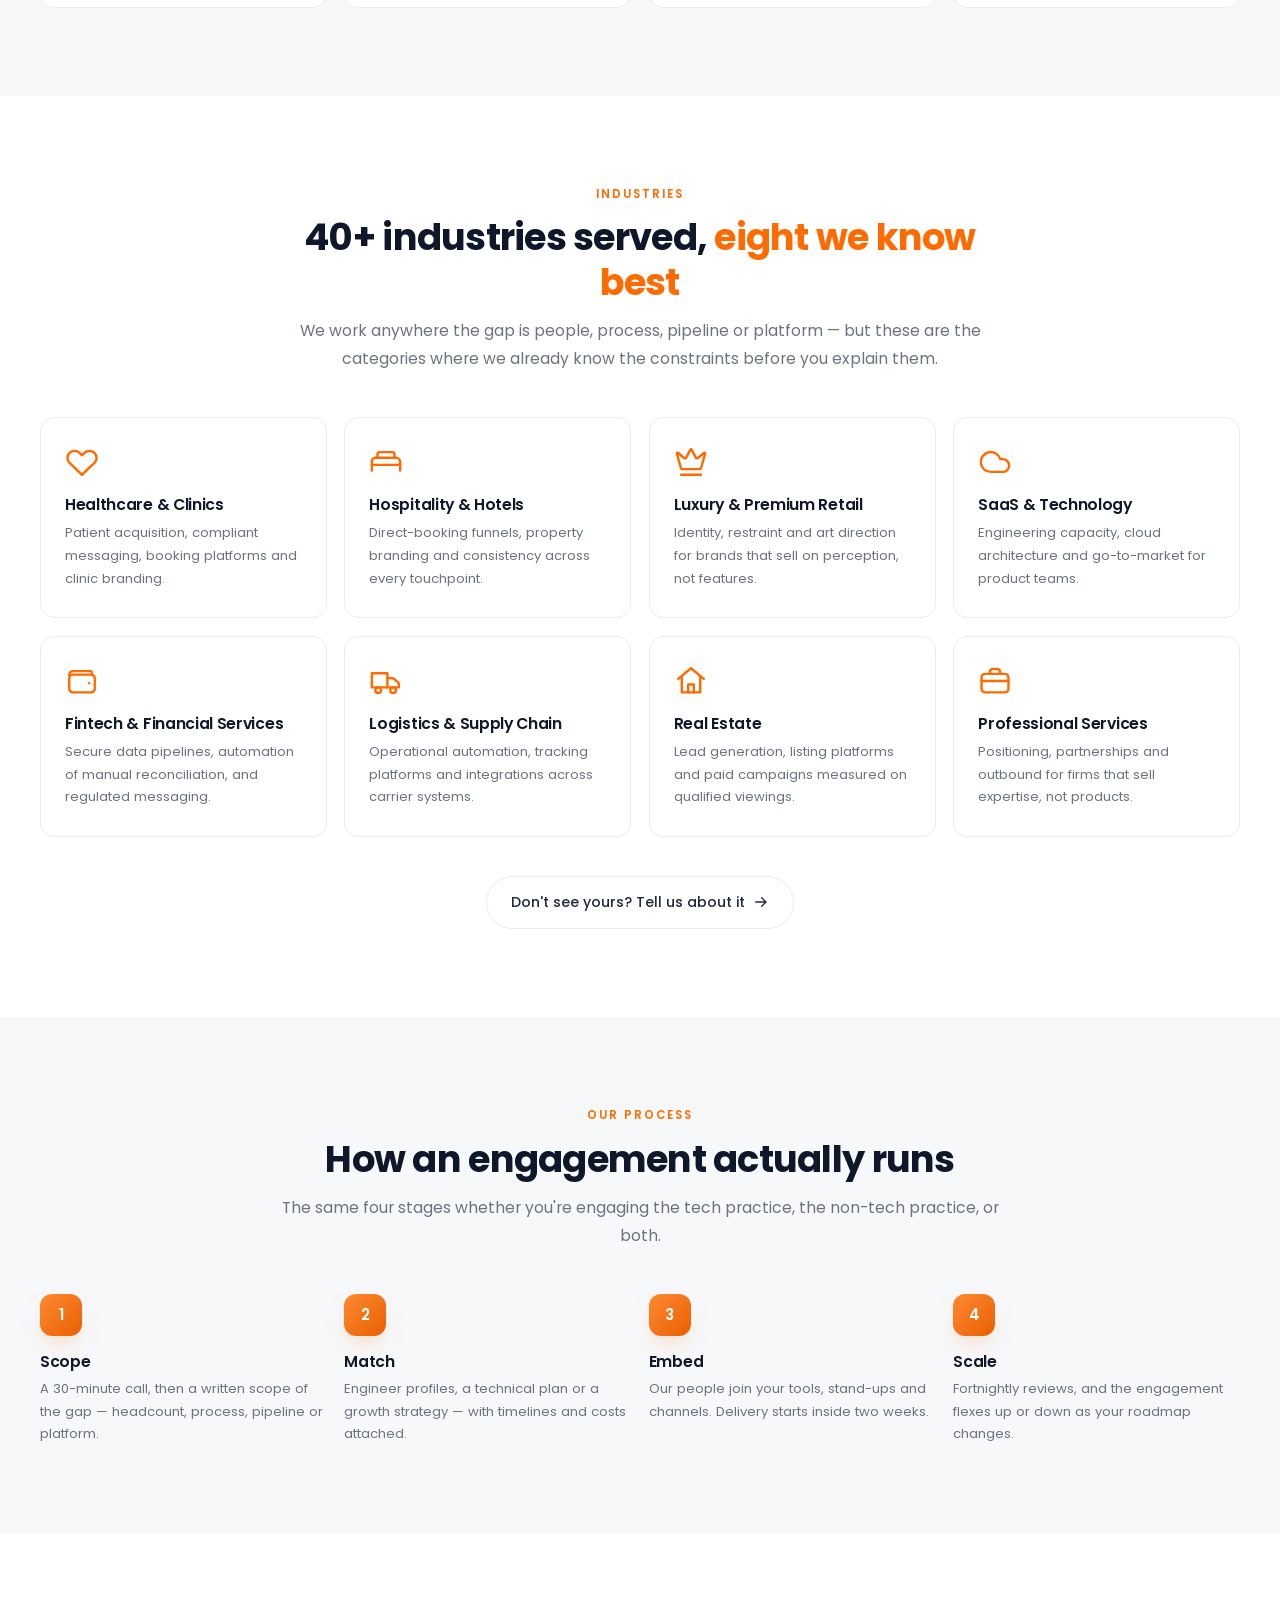
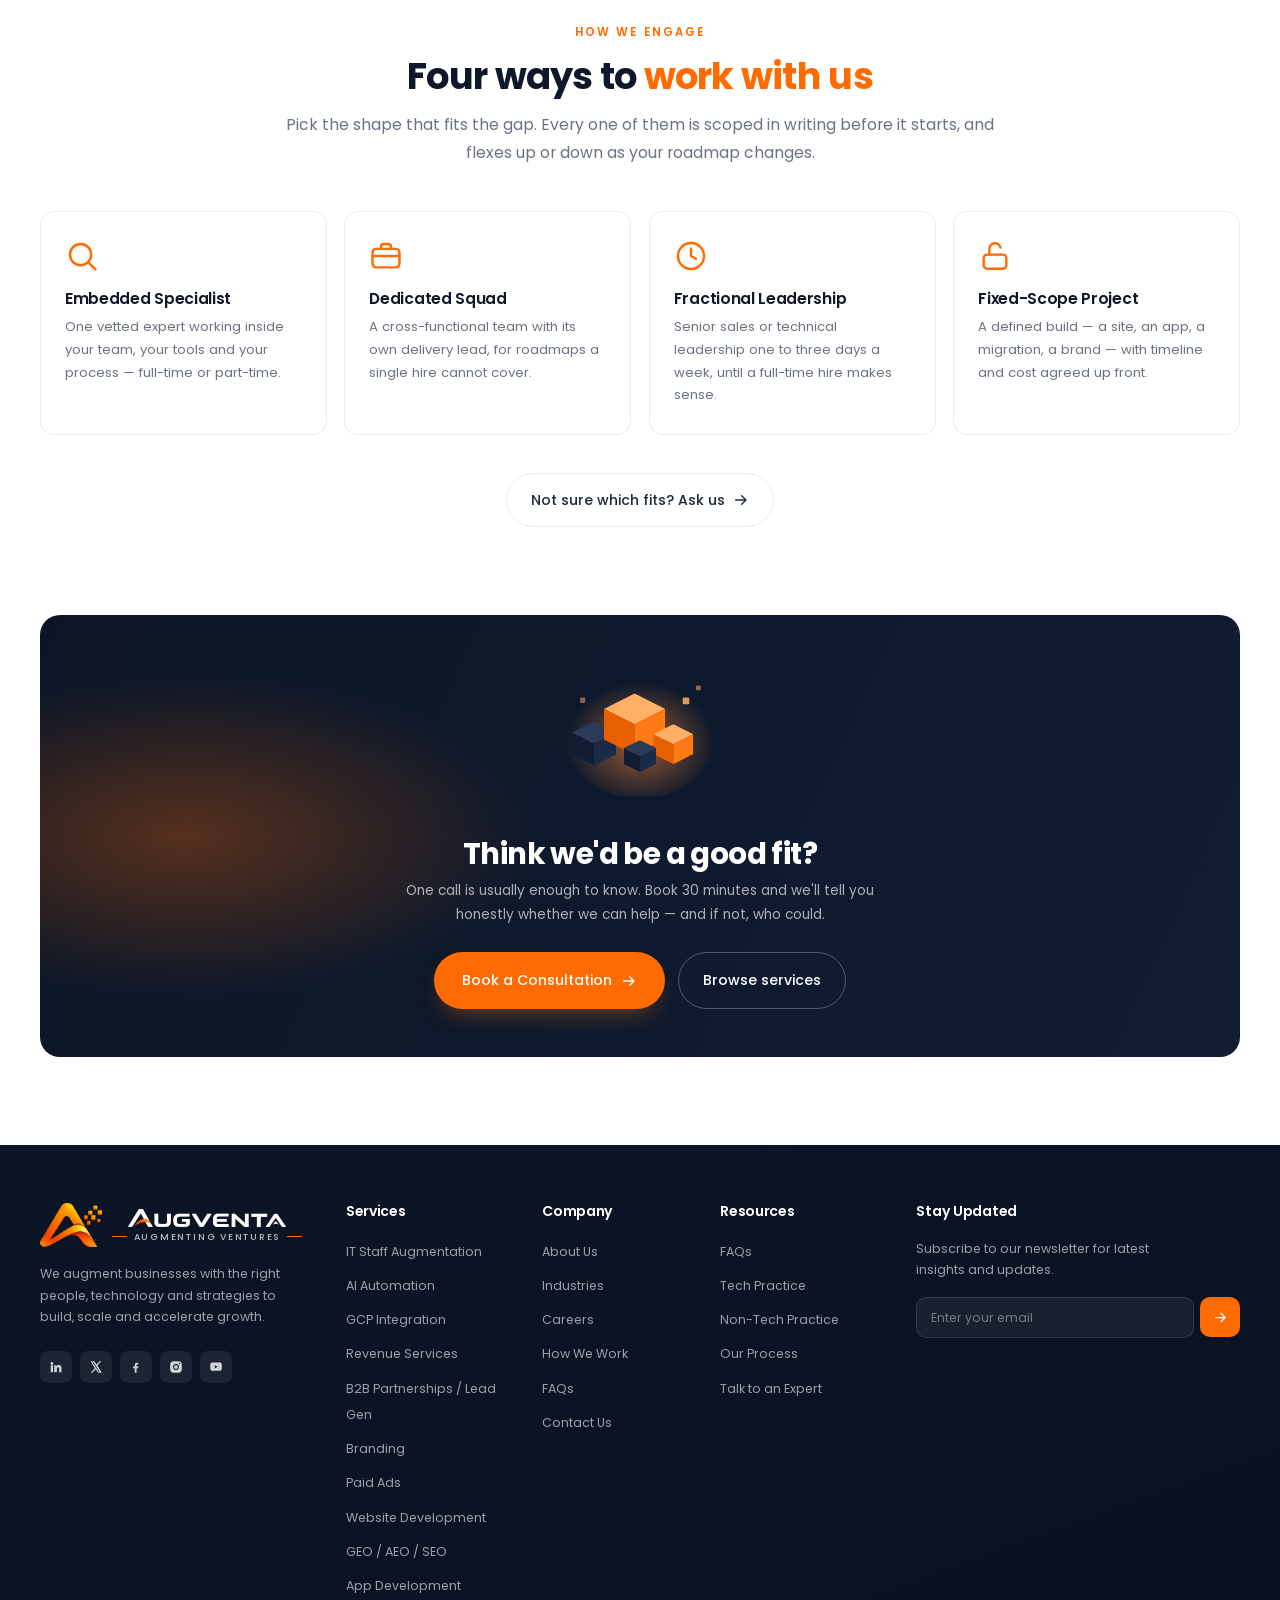
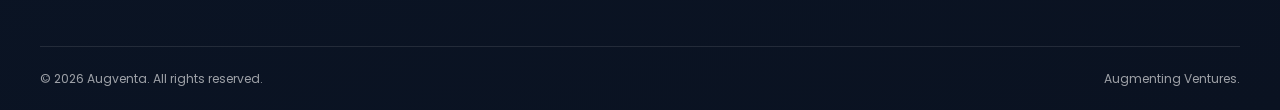
==== commit 8b83e8f2: "Set the logo tagline as text so it is actually readable "Augmenting Ventures" was part of the logo a" ====
--- a/about.html
+++ b/about.html
@@ -21,11 +21,11 @@
 <meta name="twitter:description" content="A technology and growth partner running two practices, with one accountable point of contact.">
 <meta name="twitter:image" content="https://augventa.com/assets/og-image.jpg">
 
-<link rel="icon" href="assets/favicon.svg?v=20260901b" type="image/svg+xml">
+<link rel="icon" href="assets/favicon.svg?v=20260901c" type="image/svg+xml">
 <link rel="preconnect" href="https://fonts.googleapis.com">
 <link rel="preconnect" href="https://fonts.gstatic.com" crossorigin>
 <link href="https://fonts.googleapis.com/css2?family=Poppins:wght@300;400;500;600;700&display=swap" rel="stylesheet">
-<link rel="stylesheet" href="assets/style.css?v=20260901b">
+<link rel="stylesheet" href="assets/style.css?v=20260901c">
 
 <script type="application/ld+json">
 {
@@ -111,7 +111,13 @@
 <!-- ================= HEADER ================= -->
 <header class="header" id="siteHeader">
   <div class="wrap nav">
-    <a href="index.html" class="logo" aria-label="Augventa — Augmenting Ventures"><img src="assets/logo-full.png?v=20260901b" alt="Augventa" class="logo-mark" width="620" height="408"></a>
+    <a href="index.html" class="logo" aria-label="Augventa — Augmenting Ventures">
+      <img src="assets/logo-mark.png?v=20260901c" alt="" class="logo-mark" width="340" height="241">
+      <span class="logo-lockup">
+        <img src="assets/logo-word.png?v=20260901c" alt="Augventa" class="logo-word" width="560" height="64">
+        <span class="logo-tag">Augmenting Ventures</span>
+      </span>
+    </a>
 
     <ul class="nav-links" id="navLinks">
       <li><a href="index.html">Home</a></li>
@@ -340,7 +346,7 @@
 <section class="sec" style="padding-top:0">
   <div class="wrap">
     <div class="cta-band stack reveal">
-      <img src="assets/cta-art.svg?v=20260901b" alt="" class="cta-art">
+      <img src="assets/cta-art.svg?v=20260901c" alt="" class="cta-art">
       <div class="cta-copy">
         <h2>Think we'd be a good fit?</h2>
         <p>One call is usually enough to know. Book 30 minutes and we'll tell you honestly whether we can help — and if not, who could.</p>
@@ -358,7 +364,13 @@
   <div class="wrap">
     <div class="foot-grid">
       <div>
-        <a href="index.html" class="logo" aria-label="Augventa — Augmenting Ventures"><img src="assets/logo-full-light.png?v=20260901b" alt="Augventa" class="logo-mark" width="620" height="408"></a>
+        <a href="index.html" class="logo" aria-label="Augventa — Augmenting Ventures">
+      <img src="assets/logo-mark.png?v=20260901c" alt="" class="logo-mark" width="340" height="241">
+      <span class="logo-lockup">
+        <img src="assets/logo-word-light.png?v=20260901c" alt="Augventa" class="logo-word" width="560" height="64">
+        <span class="logo-tag">Augmenting Ventures</span>
+      </span>
+    </a>
         <p>We augment businesses with the right people, technology and strategies to build, scale and accelerate growth.</p>
         <div class="socials">
           <a href="#" aria-label="LinkedIn"><svg viewBox="0 0 24 24"><use href="#i-linkedin"/></svg></a>
@@ -427,6 +439,6 @@
   </div>
 </footer>
 
-<script src="assets/script.js?v=20260901b"></script>
+<script src="assets/script.js?v=20260901c"></script>
 </body>
 </html>
--- a/assets/style.css
+++ b/assets/style.css
@@ -54,7 +54,7 @@
    2. RESET / BASE
    ------------------------------------------------------------ */
 *, *::before, *::after { margin: 0; padding: 0; box-sizing: border-box; }
-html { scroll-behavior: smooth; scroll-padding-top: 112px; }
+html { scroll-behavior: smooth; scroll-padding-top: 98px; }
 body {
   font-family: var(--font);
   font-size: 15px;
@@ -170,12 +170,25 @@
 }
 .header.stuck { border-color: var(--line); box-shadow: 0 6px 22px -18px rgba(15,23,42,.5); }
 
-/* Tall enough to give the stacked lockup room to be legible. */
-.nav { display: flex; align-items: center; justify-content: space-between; height: 100px; gap: 1.5rem; }
-
-.logo { display: flex; align-items: center; gap: .5rem; font-weight: 700; font-size: 1.32rem; color: var(--ink); letter-spacing: -.02em; }
-/* The full lockup is landscape (620x408), so drive it off height. */
-.logo-mark { height: 62px; width: auto; flex-shrink: 0; }
+.nav { display: flex; align-items: center; justify-content: space-between; height: 86px; gap: 1.5rem; }
+
+/* Horizontal lockup: mark, then wordmark with the tagline under it.
+   The tagline is live text rather than part of the artwork — baked into
+   the image it shrank with the logo and became unreadable. */
+.logo { display: flex; align-items: center; gap: .6rem; }
+.logo-mark { height: 44px; width: auto; flex-shrink: 0; }
+.logo-lockup { display: flex; flex-direction: column; align-items: center; gap: 5px; }
+.logo-word { height: 18px; width: auto; display: block; }
+.logo-tag {
+  display: flex; align-items: center; gap: 7px;
+  font-size: .58rem; line-height: 1;
+  letter-spacing: .19em; text-transform: uppercase;
+  font-weight: 500; color: var(--ink-2); white-space: nowrap;
+}
+.logo-tag::before, .logo-tag::after {
+  content: ''; flex-shrink: 0;
+  width: 15px; height: 1.5px; border-radius: 1px; background: var(--brand);
+}
 
 .nav-links { display: flex; align-items: center; gap: 1.9rem; }
 .nav-links > li { position: relative; }
@@ -496,6 +509,7 @@
   padding: 3.6rem 0 0;
 }
 .footer .logo { color: #fff; margin-bottom: 1rem; }
+.footer .logo-tag { color: rgba(255,255,255,.72); }
 .foot-grid { display: grid; grid-template-columns: 1.5fr .9fr .8fr .9fr 1.25fr; gap: 2rem; }
 .footer h4 { color: #fff; font-size: .88rem; font-weight: 600; margin-bottom: 1.1rem; }
 .footer p { font-size: .78rem; line-height: 1.75; max-width: 30ch; }
@@ -790,15 +804,18 @@
 }
 
 @media (max-width: 980px) {
-  .nav { height: 88px; }
-  .logo-mark { height: 52px; }
+  .nav { height: 78px; }
+  .logo-mark { height: 38px; }
+  .logo-word { height: 15px; }
+  .logo-tag { font-size: .52rem; letter-spacing: .16em; gap: 5px; }
+  .logo-tag::before, .logo-tag::after { width: 11px; }
   .burger { display: block; }
   .nav-links {
-    position: absolute; top: 88px; left: 0; right: 0;
+    position: absolute; top: 78px; left: 0; right: 0;
     background: #fff; border-bottom: 1px solid var(--line);
     flex-direction: column; align-items: stretch; gap: 0;
     padding: .5rem 1.25rem 1.4rem;
-    max-height: calc(100vh - 88px); overflow-y: auto;
+    max-height: calc(100vh - 78px); overflow-y: auto;
     box-shadow: var(--sh);
     display: none;
   }
